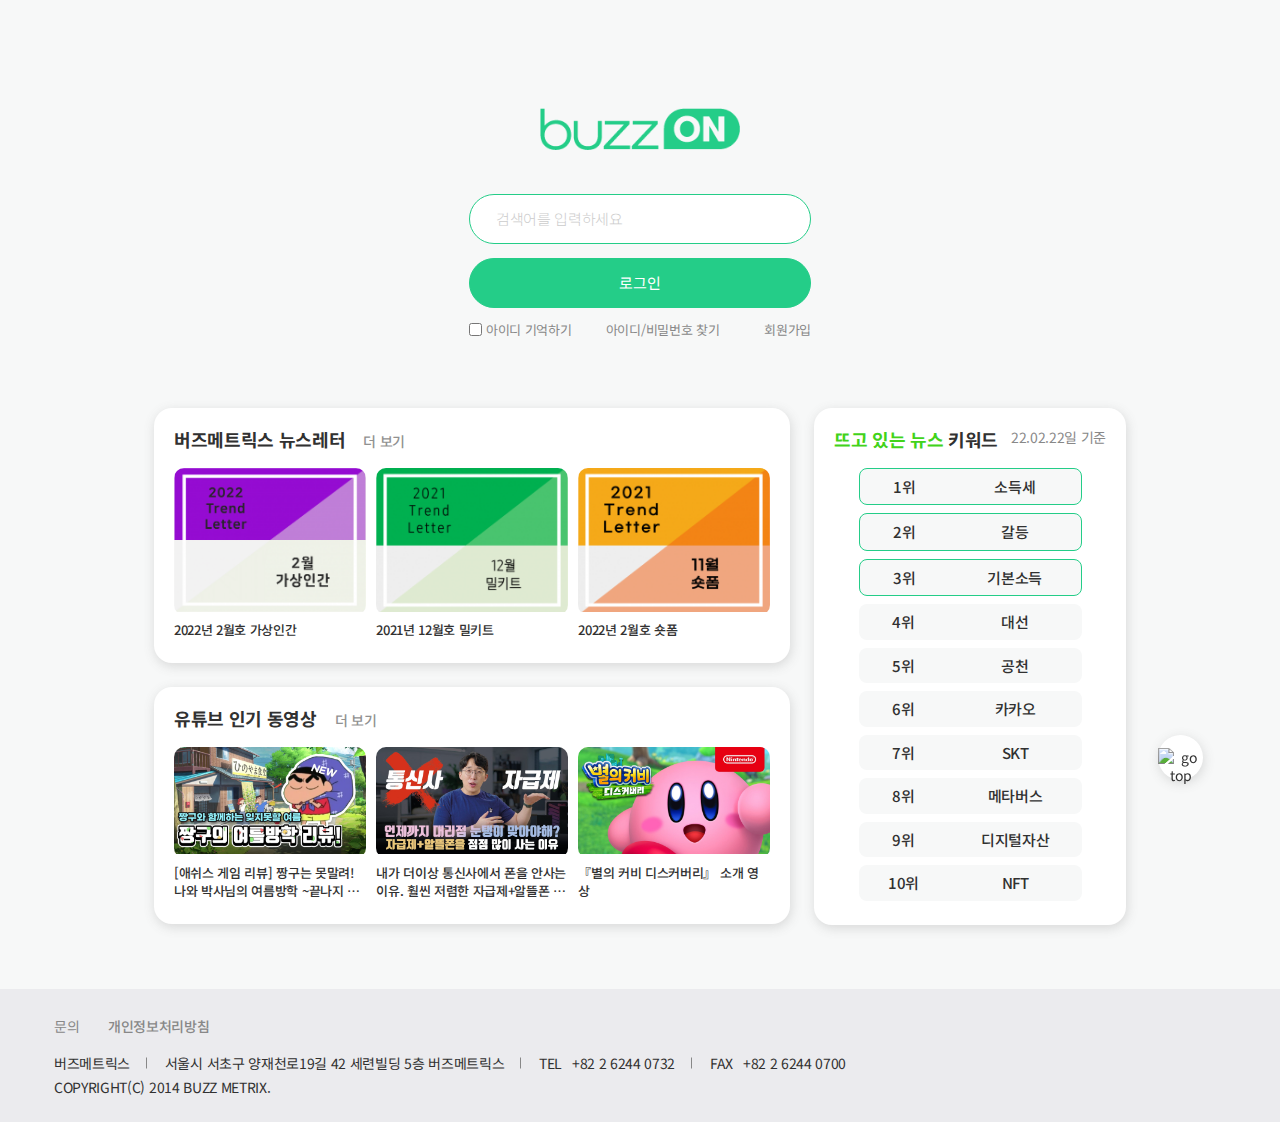
==== index.html @ b268cd0c "220414 목 1625" ====
<!DOCTYPE html>
<html lang="ko">

<head>
  <meta charset="UTF-8">
  <meta http-equiv="X-UA-Compatible" content="IE=edge">
  <meta name="viewport" content="width=device-width, initial-scale=1, maximum-scale=1">
  <meta http-equiv="X-UA-Compatible" content="IE=edge">
  <meta property="og:type" content="website">
  <meta property="og:title" content="buzz ON">
  <meta property="og:url" content="http://www.buzzon.co.kr">
  <meta property="og:description" content="Buzz On">
  <meta property="og:image" content="./src/img/common/img-share.png">
  <link rel="short cut icon" type="image/x-icon" href="./src/img/icon/favicon.png">
  <title>buzz ON</title>

  <link rel="stylesheet" href="./src/css/style.css">
</head>

<body>
  <div id="wrap">
    <div id="header" class="intro-page" style="display:none;">

    </div>

    <div id="main" class="intro-page">
      <section class="intro-section">
        <div class="section-inner">
          <!-- <div class="section-wrap-inner flex-center"> -->
          <!-- <div class="section-wrap-inner"> -->
          <div class="section-content">
            <h1 class="logo"><a href="./now.html"><img src="./src/img/common/logo.png" alt="buzzON logo"></a></h1>
            <div class="intro-search">
              <input type="text" id="introSearch" placeholder="검색어를 입력하세요">
              <!-- <label for="introSearch">검색어를 입력하세요</label> -->
              <p class="search-btn"></p>
            </div>

            <div class="intro-login">
              <button id="introLogin" class="login-btn now-on">로그인</button>
              <button id="introLogout" class="logout-btn">로그아웃</button>
            </div>

            <div class="intro-login-option clearFix">
              <p class="id-remember">
                <input id="idRemember" type="checkbox">
                <label for="idRemember">아이디 기억하기</label>
              </p>
              <p class="find-user-info">
                <a href="#">아이디/비밀번호 찾기</a>
              </p>
              <p class="join-us">
                <a id="joinUs" href="#">회원가입</a>
              </p>
            </div>
          </div>
          <!-- </div> -->
        </div>
      </section>

      <section class="content-section">
        <div class="section-inner">
          <article class="content-article article-keyword-now intro-keyword-now width-3-1 fl-r">
            <div class="article-inner">
              <div class="article-title">
                <h3><b class="txt-gr">뜨고 있는 뉴스</b> 키워드</h3>
                <span class="title-date">22.02.22일 기준</span>
              </div>
              <div class="article-content">
                <div class="article-rank-wrap">
                  <ul class="rank-list">
                    <li class="rank-item">
                      <a href="#" class="link-area" target="_blank">
                        <p class="item-standing">1위</p>
                        <span class="item-title">소득세</span>
                      </a>
                    </li>
                    <li class="rank-item">
                      <a href="#" class="link-area" target="_blank">
                        <p class="item-standing">2위</p>
                        <span class="item-title">갈등</span>
                      </a>
                    </li>
                    <li class="rank-item">
                      <a href="#" class="link-area" target="_blank">
                        <p class="item-standing">3위</p>
                        <span class="item-title">기본소득</span>
                      </a>
                    </li>
                    <li class="rank-item">
                      <a href="#" class="link-area" target="_blank">
                        <p class="item-standing">4위</p>
                        <span class="item-title">대선</span>
                      </a>
                    </li>
                    <li class="rank-item">
                      <a href="#" class="link-area" target="_blank">
                        <p class="item-standing">5위</p>
                        <span class="item-title">공천</span>
                      </a>
                    </li>
                    <li class="rank-item">
                      <a href="#" class="link-area" target="_blank">
                        <p class="item-standing">6위</p>
                        <span class="item-title">카카오</span>
                      </a>
                    </li>
                    <li class="rank-item">
                      <a href="#" class="link-area" target="_blank">
                        <p class="item-standing">7위</p>
                        <span class="item-title">SKT</span>
                      </a>
                    </li>
                    <li class="rank-item">
                      <a href="#" class="link-area" target="_blank">
                        <p class="item-standing">8위</p>
                        <span class="item-title">메타버스</span>
                      </a>
                    </li>
                    <li class="rank-item">
                      <a href="#" class="link-area" target="_blank">
                        <p class="item-standing">9위</p>
                        <span class="item-title">디지털자산</span>
                      </a>
                    </li>
                    <li class="rank-item">
                      <a href="#" class="link-area" target="_blank">
                        <p class="item-standing">10위</p>
                        <span class="item-title">NFT</span>
                      </a>
                    </li>
                  </ul>
                </div>
              </div>
            </div>
          </article>

          <article class="content-article article-buzz-news width-3-2 fl-l">
            <div class="article-inner">
              <div class="article-title">
                <h3>버즈메트릭스 뉴스레터</h3>
                <span class="title-more"><a href="#">더 보기</a></span>
              </div>
              <div class="article-content">
                <div class="article-list-wrap">
                  <ul class="thumb-list">
                    <li class="thumb-item">
                      <a href="#" class="link-area" target="_blank">
                        <div class="thumb-img"><img src="./src/img/main/buzz_2202.png" alt="버즈메트릭스 22년 02월 뉴스"></div>
                        <p class="thumb-title">2022년 2월호 가상인간</p>
                      </a>
                    </li>
                    <li class="thumb-item">
                      <a href="#" class="link-area" target="_blank">
                        <div class="thumb-img"><img src="./src/img/main/buzz_2112.png" alt="버즈메트릭스 21년 12월 뉴스"></div>
                        <p class="thumb-title">2021년 12월호 밀키트</p>
                      </a>
                    </li>
                    <li class="thumb-item">
                      <a href="#" class="link-area" target="_blank">
                        <div class="thumb-img"><img src="./src/img/main/buzz_2111.png" alt="버즈메트릭스 21년 11월 뉴스"></div>
                        <p class="thumb-title">2022년 2월호 숏폼</p>
                      </a>
                    </li>
                  </ul>
                </div>
              </div>
            </div>
          </article>

          <article class="content-article article-youtube-hot width-3-2 fl-l">
            <div class="article-inner">
              <div class="article-title">
                <h3>유튜브 인기 동영상</h3>
                <span class="title-more"><a href="#">더 보기</a></span>
              </div>
              <div class="article-content">
                <div class="article-list-wrap">
                  <ul class="thumb-list">
                    <li class="thumb-item">
                      <a href="#" class="link-area" target="_blank">
                        <div class="thumb-img"><img src="./src/img/main/youtube_001.jpg" alt="버즈메트릭스 22년 02월 뉴스"></div>
                        <p class="thumb-title">[애쉬스 게임 리뷰] 짱구는 못말려! 나와 박사님의 여름방학 ~끝나지 않는 7일간의 여행~ 전격 리뷰!!!</p>
                      </a>
                    </li>
                    <li class="thumb-item">
                      <a href="#" class="link-area" target="_blank">
                        <div class="thumb-img"><img src="./src/img/main/youtube_002.jpg" alt="버즈메트릭스 21년 12월 뉴스"></div>
                        <p class="thumb-title">내가 더이상 통신사에서 폰을 안사는 이유. 훨씬 저렴한 자급제+알뜰폰 조합 장단점?</p>
                      </a>
                    </li>
                    <li class="thumb-item">
                      <a href="#" class="link-area" target="_blank">
                        <div class="thumb-img"><img src="./src/img/main/youtube_003.jpg" alt="버즈메트릭스 21년 11월 뉴스"></div>
                        <p class="thumb-title">『별의 커비 디스커버리』 소개 영상</p>
                      </a>
                    </li>
                  </ul>
                </div>
              </div>
            </div>
          </article>
        </div>
      </section>
    </div>

    <div id="footer" class="intro-page">

    </div>
  </div>

  <script src='./src/js/jquery-3.5.1.js'></script>
  <script src="./src/js/include.js"></script>
  <script src="./src/js/main.js"></script>
</body>

</html>
---- src/css/style.css ----
@charset "utf-8";

@import url("./reset.css");
@import url("./font.css");
@import url("./font-embedded.css");
@import url("./common.css");
@import url("./layout.css");

/** SAMPLE **/
.chart-dummy.engagement {
  width: 190px;
  height: 190px;
  background-color: lightgreen;
}
#stmtTrdSwpContainer .trend-chart-list {
  width: 100%;
  height: 300px;
  background-color: lightblue;
}
#enggTrdSwpContainer .trend-chart-list {
  width: 100%;
  height: 300px;
  background-color: lightcoral;
}
#postTrdSwpContainer .trend-chart-list {
  width: 100%;
  height: 300px;
  background-color: lightgreen;
}

.mo-section {
  display: none;
}

/** COMMON **/
.blind {
  display: block;
  position: absolute;
  top: -99999px;
  left: 0;
}

.clearFix::after {
  content: "";
  display: block;
  clear: both;
}

.center {
  position: relative;
  width: 100%;
  max-width: 1400px;
  min-width: 1000px;
  margin: 0 auto;
}

.flex-center {
  /* display: flex;
  flex-direction: column;
  justify-content: center; */
}

.link-area {
  display: block;
  width: 100%;
}

button:hover {
  cursor: pointer;
}

/* section */
#main .content-section .section-inner {
  display: flex;
  /* position: relative; */
  /* flex-wrap: nowrap; */
  flex-wrap: wrap;
  justify-content: space-between;
  /* gap: 24px; */
}

#main .content-article {
  display: inline-block;
  width: 100%;
  padding: 20px 20px 24px;
  margin-bottom: 24px;
  background-color: #fff;
  border-radius: 18px;
  box-shadow: 1px 3px 12px rgba(88, 88, 88, 0.2);
  box-sizing: border-box;
  overflow: hidden;
}
.content-article .article-title {
  position: relative;
  margin-bottom: 16px;
}
.content-article .article-title > h3,
.content-article .article-title > .title-more {
  display: inline-block;
}
.content-article .article-title > h3 {
  font-size: 18px;
  font-weight: 700;
  font-family: "Spoqa Han Sans Neo", "Noto Sans KR", Apple Gothic, "sans-serif";
  transform: skew(-0.01deg);
}
.content-article .article-title > .title-more {
  margin-left: 14px;
  font-size: 14px;
  font-weight: 500;
  color: #919191;
}
.content-article .article-title > .title-date {
  float: right;
  vertical-align: middle;
  color: #888;
}
#main .content-article.width-2-1 {
  width: calc(50% - 12px);
}
#main .content-article.width-3-2 {
  width: calc(66.66666% - 12px);
}
#main .content-article.width-3-1 {
  width: calc(33.33333% - 12px);
}
#main .content-article.width-4-3 {
  width: calc(75% - 12px);
}
#main .content-article.width-4-2 {
  width: calc(50% - 12px);
}
#main .content-article.width-4-1 {
  width: calc(25% - 12px);
}

.add-icon {
  display: inline-block;
  vertical-align: top;
}
.add-icon::before {
  content: "";
  display: inline-block;
  width: 16px;
  height: 16px;
  margin-right: 6px;
  background-image: url("../img/icon/icon-preset.svg");
  background-size: contain;
  background-position: center;
  background-repeat: no-repeat;
  vertical-align: -1px;
}

#main.intro-page .section-inner::after,
.tab-section .section-inner::after,
.content-article .article-title::after {
  content: "";
  display: block;
  clear: both;
}
.content-article.fl-l {
  float: left;
}
.content-article.fl-r {
  float: right;
}
.content-article.po-r {
  position: absolute;
  top: 0;
  right: 0;
}
.content-article .article-content {
  position: relative;
}

.article-list-wrap .thumb-list {
  display: flex;
  justify-content: space-between;
  width: 100%;
  font-size: 0;
}
.article-list-wrap .thumb-item {
  display: inline-block;
  width: calc(33.33333% - 7px);
  font-size: 14px;
}
.article-list-wrap .thumb-item .thumb-img {
  border-radius: 10px;
  overflow: hidden;
}
.article-list-wrap .thumb-item .thumb-img img {
  width: 100%;
}
.article-list-wrap .thumb-item .thumb-title {
  margin-top: 6px;
  line-height: 1.4;
  font-size: 13px;
  font-weight: 500;
  overflow: hidden;
  text-overflow: ellipsis;
  display: -webkit-box;
  -webkit-line-clamp: 2;
  -webkit-box-orient: vertical;
}

/* text style */
.txt-gr {
  /* color: #24cd88; */
  color: #42d31a;
}
.txt-grey {
  color: #a0a0a0;
}
.txt-red {
  color: #ff0000;
}

.txt-sizeP {
  font-weight: 700;
  transform: skew(-0.01deg);
}
.txt-highlight {
  display: inline-block;
  position: relative;
  font-weight: 800;
  z-index: 1;
}
.txt-highlight::before {
  content: "";
  display: inline-block;
  display: block;
  position: absolute;
  top: 30%;
  left: 50%;
  transform: translateX(-50%);
  width: 101%;
  height: 65%;
  background-color: #dcfef1;
  opacity: 0.8;
  z-index: -1;
}
.txt-num {
  font-family: "Spoqa Han Sans Neo", "Noto Sans KR", Apple Gothic, "sans-serif";
  font-size: 1.3em;
  vertical-align: -3px;
}
.txt-posit {
  color: #617ff8;
}
.txt-negat {
  color: #fb6761;
}

/* chart color */
.cht-grey {
  background-color: #a0a0a0;
}
.cht-gr {
  background-color: #63eab1;
}
.cht-bl {
  background-color: #699ff1;
}
.cht-yl {
  background-color: #f1f169;
}
.cht-or {
  background-color: #f19f69;
}

.article-engagement .add-icon::before,
.article-sentiment .add-icon::before {
  background-image: url("../img/icon/Icon-chart-pie.svg");
  width: 16px;
  height: 18px;
}
.article-channel-details .add-icon::before,
.article-sentiment-keyword .add-icon::before,
.article-keyword-ranking .add-icon::before,
.article-keyword-trend .add-icon::before,
.article-hottest-cafes .add-icon::before,
.article-hottest-blogers .add-icon::before,
.article-hottest-influencers .add-icon::before,
.article-hottest-youtube .add-icon::before,
.article-hottest-top10 .add-icon::before {
  background-image: url("../img/icon/Icon-chart-list.svg");
}
.article-sentiment-channels .add-icon::before,
.article-post-trend .add-icon::before,
.article-engagement-trend .add-icon::before,
.article-sentiment-trend .add-icon::before {
  background-image: url("../img/icon/Icon-chart-stick.svg");
}
.article-keyword-association .add-icon::before {
  background-image: url("../img/icon/Icon-chart-bubble.svg");
}

/** HOME-PAGE **/
body {
  height: auto;
}
#wrap {
  width: 100%;
  height: auto;
  /* background-color: #f4f5f5; */
  background-color: #f7f8f8;
}

#main {
  min-height: 900px;
  width: 1200px;
  padding: 92px 14px 30px;
  margin: 0 auto;
  box-sizing: border-box;
}
#main.intro-page {
  width: 1000px;
  padding: 12vh 14px 0;
}

/** INTRO PAGE **/
/* INTRO PAGE > login section */
#main.intro-page .intro-section {
  margin-bottom: 70px;
}
#main.intro-page .intro-section .section-content {
  width: 342px;
  margin: 0 auto;
}

.intro-section .section-content .logo {
  width: 200px;
  margin: 0 auto 40px;
}
.intro-section .section-content .logo img {
  width: 100%;
}

.intro-section .section-content .intro-search > input,
.intro-section .section-content .intro-login > button {
  width: 100%;
  height: 50px;
  border-radius: 25px;
  font-size: 15px;
}
.intro-section .section-content .intro-search > input {
  border: 1px solid #24cd88;
  background-color: #fff;
  text-indent: 24px;
}
.intro-section
  .section-content
  .intro-search
  > input::-webkit-input-placeholder {
  color: #ccc;
}
.intro-section .section-content .intro-search > input::-ms-input-placeholder {
  color: #ccc;
}
.intro-section .section-content .intro-search > input::placeholder {
  color: #ccc;
  font-weight: 300;
}

.intro-section .section-content .intro-login {
  margin-top: 14px;
}
.intro-login > button {
  display: none;
  border: 1px solid #24cd88;
  background-color: #24cd88;
  color: #fff;
}
.intro-login > button.now-on {
  display: block;
}

.intro-section .section-content .intro-login-option {
  margin-top: 14px;
  font-size: 0;
}
.intro-section .section-content .intro-login-option > p {
  display: inline-block;
}
.intro-section .section-content .intro-login-option > p > * {
  font-size: 13px;
  color: #888;
  vertical-align: middle;
}
.intro-login-option > .id-remember {
  width: 40%;
}
.intro-login-option > .id-remember > input {
  width: 13px;
  height: 13px;
  margin: 0;
  margin-right: 4px;
  background: #fff;
  border: 1px solid #ddd;
  border-radius: 10px;
}
.intro-login-option > .find-user-info {
  width: 40%;
}
.intro-login-option > .join-us {
  width: 20%;
  text-align: right;
}

/* INTRO PAGE > contents section */
#main .content-section .content-article.intro-keyword-now {
  padding-bottom: 16px;
}
#main.intro-page .section-inner {
  display: block;
}
.intro-keyword-now .rank-list {
  width: 82%;
  margin: 0 auto;
}
.intro-keyword-now .rank-item {
  margin-bottom: 8px;
  border-radius: 8px;
  background-color: #f7f8f8;
}
.intro-keyword-now .rank-item:first-child,
.intro-keyword-now .rank-item:nth-child(2),
.intro-keyword-now .rank-item:nth-child(3) {
  border: 1px solid #24cd88;
  font-weight: 500;
}
.intro-keyword-now .rank-item > .link-area {
  display: table;
  width: 100%;
  table-layout: fixed;
  line-height: 35px;
  font-size: 0;
}
.intro-keyword-now .rank-item > .link-area > * {
  display: inline-block;
  text-align: center;
  font-size: 15px;
  vertical-align: middle;
}
.intro-keyword-now .rank-item .item-standing {
  width: 40%;
}
.intro-keyword-now .rank-item .item-title {
  width: 60%;
  white-space: nowrap;
}

/** CONTENT PAGE **/
/** CONTENT PAGE >> NOW PAGE **/
/* CONTENT PAGE >> tab section */
#main .tab-section {
  font-size: 0;
}
.tab-section article {
  display: inline-block;
  width: 50%;
  margin-bottom: 24px;
  font-size: 14px;
}
.tab-article .tab-list {
  margin-bottom: 16px;
  font-size: 0;
}
.tab-article .tab-list .tab-item {
  display: inline-block;
  padding: 11px 34px;
  color: #919191;
  font-size: 23px;
  font-weight: 700;
}
.tab-article .tab-list .tab-hottest {
  padding: 13px 28px;
}
.tab-article .tab-list .tab-item.now-on {
  border-radius: 18px;
  background-color: #fff;
  color: #24cd88;
  box-shadow: 1px 3px 12px rgba(88, 88, 88, 0.2);
}
.tab-article .tab-info-list {
  padding: 0 36px;
}
.tab-article .tab-info-list .tab-info-item {
  display: none;
  padding-right: 40px;
  line-height: 1.5;
  font-size: 18px;
  font-weight: 400;
  word-break: keep-all;
  box-sizing: border-box;
}
.tab-article .tab-info-list .tab-info-item.now-on {
  display: block;
}

#main .tab-section .tab-title-article {
  height: 126px;
  background-color: #fff;
  padding-left: 36px;
  padding-right: 36px;
}
.tab-title-article .article-inner {
  height: 100%;
}
.tab-title-article .article-content {
  display: flex;
  align-items: center;
  height: 100%;
}
.tab-title-article .tab-title {
  display: inline-block;
  line-height: 1.45;
  font-size: 18px;
  font-weight: 400;
  letter-spacing: -0.01rem;
}

/* CONTENT PAGE >> engagement article */
.section-inner > .article-engagement {
  width: 100%;
  font-size: 0;
}
.article-engagement .article-chart-wrap {
  display: flex;
  flex-wrap: nowrap;
  justify-content: flex-start;
  align-items: center;
}
.article-engagement .chart-area,
.article-engagement .chart-info-area {
  display: inline-block;
  font-size: 14px;
}
.article-engagement .chart-area {
  width: 40%;
  height: 234px;
}
.article-engagement .chart-info-area {
  width: 60%;
  margin-top: -20px;
}
.chart-info-area .info-item {
  display: inline-block;
  margin-right: 45px;
}
.chart-info-area .info-item:last-child {
  margin-right: 0;
}
.chart-info-area .info-item > .item-color {
  width: 18px;
  height: 5px;
  margin-bottom: 4px;
  border-radius: 10px;
}
.chart-info-area .info-item > .item-title {
  font-size: 16px;
  font-weight: 600;
  color: #919191;
  vertical-align: middle;
}
.chart-info-area .info-item > .item-num {
  font-family: "Spoqa Han Sans Neo", "Noto Sans KR", Apple Gothic, "sans-serif";
  font-size: 22px;
  font-weight: 600;
}

/* CONTENT PAGE >> channel details article */
.section-inner > .article-channel-details {
  width: 100%;
}
.article-list-wrap .detail-item.item-title {
  line-height: 32px;
}
.article-list-wrap .detail-item.item-subs {
  position: relative;
  height: 38px;
  margin-bottom: 8px;
  line-height: 35px;
  border: 1px solid #fafafa;
  border-radius: 10px;
  background-color: #fafafa;
  overflow: hidden;
  box-sizing: border-box;
  cursor: pointer;
  transition: 0.3s;
}
.article-list-wrap .detail-item.item-subs:hover {
  /* border: 1px solid #24cd88; */
}
.article-list-wrap .detail-item.item-subs > .item-subs-opener {
  /* content: ""; */
  display: block;
  position: absolute;
  top: 18px;
  left: 12px;
  transform: translateY(-50%);
  width: 24px;
  height: 24px;
  border-radius: 6px;
  background-color: #f3f3f3;
  background-image: url("../img/icon/icon_flip_arrow.svg");
  background-position: center;
  background-size: 10px;
  background-repeat: no-repeat;
  transition: 0.3s;
}
.article-list-wrap .detail-item.item-subs.now-on {
  border: 1px solid #24cd88;
}
.article-list-wrap .detail-item.item-subs.now-on > .item-subs-opener {
  background-image: url("../img/icon/icon_flipped_arrow.svg");
}
.article-list-wrap .detail-item.item-subs > .item-subs-opener:hover {
  background-color: #fff;
  box-shadow: 1px 3px 12px rgb(128 128 128 / 20%);
}

.article-list-wrap .detail-item.item-subs:last-child {
  margin-bottom: 0;
}
.article-list-wrap .detail-item > ul {
  width: 100%;
  border-radius: 10px 10px 0 0;
  font-size: 0;
  overflow: hidden;
}
.article-list-wrap .detail-item.item-subs .item-sub-list {
  transition: 0.3s;
}
.article-list-wrap .detail-item.item-subs.now-on .item-sub-list:first-of-type {
  background-color: #f3f3f3;
}
.article-list-wrap .detail-item.item-subs .item-sub-list:hover {
  background-color: #f3f3f3;
}
.article-list-wrap .detail-item > ul > li {
  display: inline-block;
  font-size: 14px;
  text-align: center;
  vertical-align: top;
}
.article-channel-details .article-list-wrap .detail-item > ul > li {
  width: 12%;
}
.article-channel-details
  .article-list-wrap
  .detail-item
  > ul
  > li:nth-child(1) {
  width: 14%;
}
.article-channel-details
  .article-list-wrap
  .detail-item
  > ul
  > li:nth-child(2) {
  width: 23%;
}
.article-channel-details
  .article-list-wrap
  .detail-item
  > ul
  > li:nth-child(3) {
  width: 15%;
}
.detail-item > .detail-title-list {
  font-weight: 500;
}
.detail-item .detail-subs {
  color: #8b8d91;
}
.detail-item .detail-subs:first-child {
  font-weight: 500;
  color: #313131;
}
.detail-item > .item-sub-list > .detail-subs > .chart-horizontal {
  position: relative;
  width: 100%;
  padding: 6px 0;
  box-sizing: border-box;
}
.detail-item
  > .item-sub-list
  > .detail-subs
  > .chart-horizontal
  > .total-posts {
  width: 100%;
  height: 26px;
  background-color: #ebebeb;
  border-radius: 8px;
  overflow: hidden;
  transition: 0.3s;
}
.detail-item
  > .item-sub-list
  > .detail-subs
  > .chart-horizontal
  > .total-posts:hover {
  /* transform: scale(1.05, 3); */
  /* box-shadow: 1px 3px 12px rgb(128 128 128 / 20%); */
  border: 1px solid #888;
}
.detail-item
  > .item-sub-list
  > .detail-subs
  > .chart-horizontal
  > .total-posts
  > .mid-posts {
  width: 0;
  height: 100%;
  background-color: #617ff8;
  transition: 0.3s;
}
.detail-item
  > .item-sub-list.channel-subs-list
  > .detail-subs
  > .chart-horizontal
  > .total-posts
  > .mid-posts {
  width: 0;
  height: 100%;
  background-color: #a0a0a0;
  transition: 0.35s;
}
.detail-item
  > .item-sub-list.channel-subs-list
  > .detail-subs
  > .chart-horizontal
  > .total-posts
  > .mid-posts
  > .channel-posts {
  display: block;
  width: 0;
  height: 100%;
  background-color: #63eab1;
  transition: 0.4s;
}
.detail-item > .item-sub-list > .detail-subs > .chart-horizontal > .posts-num {
  display: inline-block;
  position: absolute;
  top: 50%;
  right: 12px;
  transform: translateY(-50%);
}

/* CONTENT PAGE >> sentiment article */

/* CONTENT PAGE >> keyword ranking article */
.article-keyword-association {
  order: 2;
}
.article-sentiment-keyword {
  order: 1;
}
.article-keyword-ranking {
  order: 3;
}

.article-rank-wrap {
  width: 100%;
}
.article-rank-wrap .rank-list {
}
.article-rank-wrap .rank-list > .rank-item.item-subs {
  border: 1px solid #fafafa;
  cursor: pointer;
}
.article-rank-wrap .rank-list > .rank-item.item-subs:hover {
  border: 1px solid #24cd88;
}
.article-rank-wrap .rank-list > .item-title {
  font-size: 0;
  font-weight: 500;
}
.article-rank-wrap .rank-list > .item-subs {
  margin-bottom: 6px;
  border-radius: 10px;
  font-size: 0;
  background-color: #fafafa;
}
.rank-list > .rank-item > * {
  display: inline-block;
  line-height: 34px;
  font-size: 14px;
  font-weight: 500;
  transform: skew(-0.01deg);
  text-align: center;
}
.rank-list > .rank-item > .item-standing {
  width: 26%;
}
.rank-list > .rank-item > .item-standing.sort-select-box {
  margin-left: 0;
}
.rank-list > .rank-item > .item-standing.sort-select-box .sort-select {
  width: 100%;
  padding-left: 14px;
  box-sizing: border-box;
}
.rank-list > .rank-item > .item-keyword {
  width: 40%;
  white-space: nowrap;
}
.rank-list > .rank-item > .item-num {
  width: 34%;
}
.rank-list > .rank-item.item-subs > .item-num {
  color: #8b8d91;
}

/** CONTENT PAGE >> TREND PAGE **/
.article-content > .article-content-top {
  /* display: flex;
  flex-wrap: nowrap;
  justify-content: right; */
  position: relative;
  width: 100%;
  height: 22px;
  margin: -10px 0 8px;
}
.article-content > .article-content-top::after {
  content: "";
  display: block;
  clear: both;
}
.article-content-top > .color-info {
  position: absolute;
  top: 0;
  left: 50%;
  transform: translateX(-50%);
}
.article-content-top .color-list {
}
.article-content-top .color-item {
  display: inline-block;
  margin-left: 10px;
}
.article-content-top .color-item:first-child {
  margin-left: 0;
}
.article-content-top .color-item > .item-color,
.article-content-top .color-item > .item-name {
  display: inline-block;
}
.article-content-top .color-item > .item-color {
  width: 20px;
  height: 6px;
  background-color: #ddd;
  border-radius: 10px;
  vertical-align: 1px;
}
/* TREND page 내 차트 아이템 구분 색상 */
.article-content-top .color-item-sns > .item-color {
  background-color: #db9bee;
}
.article-content-top .color-item-community > .item-color {
  background-color: #a9f9d6;
}
.article-content-top .color-item-blog > .item-color {
  background-color: #9ec0f3;
}
.article-content-top .color-item-cafe > .item-color {
  background-color: #f3f394;
}
.article-content-top .color-item-news > .item-color {
  background-color: #f3bd9a;
}
.article-content-top .color-item-views > .item-color {
  background-color: #69f1b6;
}
.article-content-top .color-item-comments > .item-color {
  background-color: #699ff1;
}
.article-content-top .color-item-likes > .item-color {
  background-color: #f1f169;
}
.article-content-top .color-item-shares > .item-color {
  background-color: #f19f69;
}
.article-content-top .color-item-posit > .item-color {
  background-color: #617ff8;
}
.article-content-top .color-item-neutral > .item-color {
  background-color: #f9f959;
}
.article-content-top .color-item-negat > .item-color {
  background-color: #fb6761;
}
.article-content-top .color-item > .item-name {
  margin-left: 2px;
  line-height: 22px;
  font-size: 12px;
  font-weight: 500;
}
.article-content-top > .period-select,
.article-content-top > .method-select {
  float: right;
  /* position: absolute;
  top: 0;
  right: 0; */
  /* margin-left: 80px; */
}
.article-sentiment-keyword .article-content-top,
.article-keyword-ranking .article-content-top {
  width: 100%;
  margin: 0 0 8px;
}
.article-sentiment-keyword .article-content-top > .method-select,
.article-keyword-ranking .article-content-top > .method-select {
  float: none;
  text-align: center;
}
.article-content-top .period-list,
.article-content-top .method-list {
  font-size: 0;
}
.article-content-top .period-list > .period-item,
.article-content-top .method-list > .method-item {
  display: inline-block;
  padding: 1px 10px 0;
  margin-left: 6px;
  line-height: 18px;
  font-size: 11px;
  text-align: center;
  border: 1px solid #eee;
  border-radius: 8px;
  font-weight: 600;
  cursor: pointer;
}
.article-content-top .period-list > .period-item:first-child,
.article-content-top .method-list > .method-item:first-child {
  margin-left: 0;
}
.article-content-top .period-list > .period-item:hover,
.article-content-top .method-list > .method-item:hover {
  border: 1px solid #ccc;
}
.article-content-top .period-list > .period-item.now-on,
.article-content-top .method-list > .method-item.now-on {
  border: 1px solid #24cd88;
  color: #24cd88;
  cursor: default;
}

.article-keyword-trend .article-rank-wrap {
  width: 100%;
  padding: 0 36px;
  box-sizing: border-box;
}
.article-keyword-trend .article-rank-wrap .trend-rank-wrap {
  display: flex;
  flex-wrap: nowrap;
  justify-content: space-between;
}
.article-keyword-trend .trend-rank-wrap .trend-rank-list {
  width: 230px;
  text-align: center;
}
.trend-rank-wrap .trend-rank-list > h4 {
  margin-bottom: 8px;
  font-size: 16px;
  font-weight: 700;
  color: #24cd88;
}
.trend-rank-list .rank-list > .rank-item.item-title {
  font-weight: 400;
}
.trend-rank-list .rank-list > .rank-item.item-subs {
  white-space: nowrap;
}
.trend-rank-list .rank-list > .rank-item > .item-standing {
  width: 16%;
}
.trend-rank-list .rank-list > .rank-item > .item-keyword {
  width: 36%;
  letter-spacing: -0.05rem;
  white-space: nowrap;
}
.trend-rank-list .rank-list > .rank-item > .item-num {
  width: 28%;
  white-space: nowrap;
}
.trend-rank-list .rank-list > .rank-item > .item-move {
  width: 20%;
}

.item-move > em {
  display: inline-block;
  width: 18px;
  height: 18px;
  background-image: url("../img/icon/icon-rank-up.svg");
  background-position: center;
  background-repeat: no-repeat;
  background-size: 11px;
  vertical-align: -4px;
}
.item-move.none > em,
.item-move.new > em {
  display: none;
}
.item-move.new,
.item-move.up {
  color: #fb6761;
}
.item-move.up > em {
  background-image: url("../img/icon/icon-rank-up.svg");
}
.item-move.down {
  color: #617ff8;
}
.item-move.down > em {
  background-image: url("../img/icon/icon-rank-down.svg");
}

/* article-content내 좌우 슬라이드 버튼 */
.article-content .slide-btn-wrap > .slide-btn {
  position: absolute;
  top: 50%;
  /* transform: translateY(-50%); */
  width: 40px;
  height: 40px;
  border-radius: 50%;
  border: 1px solid #fefefe;
  background-color: #fff;
  box-shadow: 1px 3px 12px rgba(128, 128, 128, 0.2);
  cursor: pointer;
}
.article-content .slide-btn-wrap > .slide-btn.slide-left {
  left: 0;
}
.article-content .slide-btn-wrap > .slide-btn.slide-right {
  right: 0;
}
.article-content .slide-btn-wrap > .slide-btn::after {
  content: "";
  display: block;
  position: absolute;
  top: 50%;
  left: 50%;
  transform: translate(-50%, -50%);
  width: 12px;
  height: 12px;
  background-image: url("../img/icon/icon-slide-right.svg");
  background-repeat: no-repeat;
  background-position: center;
}
.article-content .slide-btn-wrap > .slide-btn.slide-left::after {
  transform: translate(-50%, -50%) rotate(180deg);
  left: 48%;
}
.article-content .slide-btn-wrap > .slide-btn.slide-right::after {
  left: 52%;
}

/** CONTENT PAGE >> HOTTEST PAGE **/
.article-hottest-wrap > .hottest-list {
  width: 100%;
}
.article-hottest-wrap > .hottest-list > .hottest-item {
  margin-bottom: 8px;
  font-size: 0px;
  cursor: pointer;
}
.hottest-item > .icon-area,
.hottest-item > .contents-area {
  display: inline-block;
  vertical-align: middle;
}
.hottest-item > .icon-area {
  width: 26px;
  height: 26px;
  margin-right: 10px;
  background-image: url("../img/icon/icon-cafe-naver.svg");
  background-position: center;
  background-size: contain;
  background-repeat: no-repeat;
}
.hottest-item > .icon-none {
  background-image: none;
}
.hottest-item > .icon-cafe-naver {
  background-image: url("../img/icon/icon-cafe-naver.svg");
}
.hottest-item > .icon-cafe-daum {
  background-image: url("../img/icon/icon-cafe-daum.svg");
}
.hottest-item > .icon-blog-naver {
  background-image: url("../img/icon/icon-blog-naver.svg");
}
.hottest-item > .icon-blog-tstory {
  background-image: url("../img/icon/icon-blog-tstory.svg");
}
.hottest-item > .icon-blog-daum {
  background-image: url("../img/icon/icon-blog-daum.svg");
}
.hottest-item > .icon-insta {
  background-image: url("../img/icon/icon-instagram.svg");
}
.hottest-item > .icon-twit {
  background-image: url("../img/icon/icon-twitter.svg");
}
.hottest-item > .icon-youtube {
  background-image: url("../img/icon/icon-youtube.svg");
}
.hottest-item > .contents-area {
  display: inline-block;
  width: calc(100% - 36px);
  height: 34px;
  font-size: 0;
  text-align: center;
}
.hottest-item.item-title > .contents-area {
  height: 28px;
}
.hottest-item.item-subs > .contents-area {
  border-radius: 10px;
  background-color: #fafafa;
  border: 1px solid #fafafa;
}
.hottest-item.item-subs > .contents-area:hover {
  border: 1px solid #24cd88;
}
.hottest-item > .contents-area > * {
  display: inline-block;
  line-height: 34px;
  font-size: 14px;
  font-weight: 500;
}
.hottest-item > .contents-area > .item-name {
  width: 52%;
}
.hottest-item.item-subs > .contents-area > .item-name {
  text-align: left;
  padding-left: 14px;
  text-overflow: ellipsis;
  white-space: nowrap;
  overflow: hidden;
}
.hottest-item > .contents-area > .item-post-num,
.hottest-item > .contents-area > .item-engagement {
  width: 22%;
  vertical-align: top;
  white-space: nowrap;
}
.hottest-item.item-subs > .contents-area > .item-post-num,
.hottest-item.item-subs > .contents-area > .item-engagement {
  color: #8b8d91;
}
.article-hottest-wrap > .list-more-btn {
  width: 100%;
  height: 38px;
  line-height: 36px;
  margin-top: 8px;
  border-radius: 10px;
  border: none;
  background-color: #fff;
  border: 1px solid #24cd88;
  color: #24cd88;
  transition: 0.3s;
  text-align: center;
  cursor: pointer;
}
.article-hottest-wrap > .list-more-btn:hover {
  background-color: #24cd88;
  color: #fff;
}

/* CONTENT PAGE >> HOTTEST PAGE >> hottest top10 */
.hottest-wide-list .hottest-item > .contents-area {
  height: 38px;
}
.hottest-wide-list .item-subs > .contents-area {
  color: #8b8d91;
}
.hottest-wide-list .hottest-item > .contents-area > * {
  line-height: 38px;
  vertical-align: top;
}
.hottest-wide-list .item-title > .contents-area {
  height: 24px;
}
.hottest-wide-list .item-title > .contents-area > * {
  line-height: 24px;
}
.hottest-wide-list .hottest-item > .contents-area .item-post-title {
  width: 43%;
  padding-right: 14px;
}
.hottest-wide-list .hottest-item > .contents-area .item-date {
  width: 9%;
}
.hottest-wide-list .hottest-item > .contents-area .item-id {
  width: 12%;
}
.hottest-wide-list .hottest-item > .contents-area .item-comments,
.hottest-wide-list .hottest-item > .contents-area .item-views,
.hottest-wide-list .hottest-item > .contents-area .item-likes,
.hottest-wide-list .hottest-item > .contents-area .item-shares {
  width: 9%;
}
.hottest-wide-list .item-subs > .contents-area .item-post-title {
  padding-left: 14px;
  text-align: left;
  color: #313131;
  text-overflow: ellipsis;
  white-space: nowrap;
  overflow: hidden;
}
.article-hottest-wrap.hottest-wide > .list-more-btn {
  height: 42px;
}

@media all and (max-width: 1024px) {
}

@media all and (max-width: 768px) {
  #main {
    width: 100%;
    padding: 65px 14px 30px;
  }
  #main.intro-page {
    width: 100%;
  }
  #main.intro-page .section-inner {
    /* padding-bottom: 60px; */
  }

  .intro-keyword-now .rank-item > .link-area {
    line-height: 28px;
  }

  /** CONTENT PAGE >> NOW page 768px **/
  /* NOW page 768px */
  .tab-article .tab-list {
    font-size: 0;
  }
  .tab-article .tab-list .tab-item {
    display: inline-block;
    position: relative;
    width: 33.33333%;
    height: 46px;
    font-size: 20px;
    padding: 9px 28px;
  }
  .tab-article .tab-list .tab-item > a {
    display: block;
    position: absolute;
    top: 50%;
    left: 50%;
    transform: translate(-50%, -50%);
  }

  .tab-article .tab-info-list .tab-info-item {
    padding-right: 0px;
    font-size: 17px;
  }

  .tab-title-article .tab-title {
    font-size: 17px;
  }

  /* NOW page >> ENGAGEMENT 768px */
  .article-engagement .chart-area {
    /* width: 35%; */
  }
  .article-engagement .chart-info-area {
    position: relative;
    width: 65%;
    margin-top: 55px;
  }
  .chart-info-area .info-item {
    margin-right: 30px;
  }
  .chart-info-area .info-item.info-engagement {
    position: absolute;
    left: 0;
    bottom: 80px;
  }

  /* NOW page >> CHANNEL DETAILS 768px */
  .article-list-wrap .detail-item.item-title {
    line-height: 1;
  }
  .article-list-wrap .detail-item.item-title > ul {
    height: 36px;
    /* vertical-align: middle; */
  }
  .article-list-wrap .detail-item.item-title > ul > li {
    display: inline-block;
    line-height: 1.3;
    font-size: 13px;
    vertical-align: middle;
  }
  .article-channel-details .article-list-wrap .detail-item > ul > li {
    width: 10%;
  }
  .article-channel-details
    .article-list-wrap
    .detail-item
    > ul
    > li:nth-child(1) {
    padding-left: 16px;
    width: 18%;
  }
  .article-list-wrap .detail-item.item-subs > .item-subs-opener {
    left: 8px;
  }
  .article-channel-details
    .article-list-wrap
    .detail-item
    > ul
    > li:nth-child(2) {
    width: 25%;
  }

  /* NOW page >> SENTIMENT 768px */
  #main .content-article.width-3-1.article-sentiment {
    width: calc(50% - 12px);
  }

  /* NOW page >> SENTIMENT BY CHANNEL 768px */
  #main .content-article.width-3-2.article-sentiment-channels {
    width: calc(50% - 12px);
  }

  /* NOW page >> KEYWORD ASSOCIATION 768px */
  #main .content-section.now-ranking-section .section-inner {
    flex-wrap: wrap;
  }
  #main .content-article.width-4-2.article-keyword-association {
    width: 100%;
    margin-bottom: 0;
  }
  #main .content-article.width-4-1.article-sentiment-keyword,
  #main .content-article.width-4-1.article-keyword-ranking {
    width: calc(50% - 12px);
  }
  .article-keyword-association {
    order: 1;
  }
  .article-sentiment-keyword {
    order: 2;
  }
  .article-keyword-ranking {
    order: 3;
  }

  /* NOW page >> SENTIMENT KEYWORD 768px */

  /* NOW page >> KEYWORD KEYWORD RANKING 768px */

  /** CONTENT PAGE >> TREND PAGE 768px **/
  .article-content > .article-content-top {
    height: auto;
    margin-top: 0;
  }
  .article-content-top > .period-select,
  .article-content-top > .method-select {
    float: none;
    display: flex;
    justify-content: center;
    margin-bottom: 12px;
    width: 100%;
  }
  .article-content-top > .color-info {
    position: static;
    top: unset;
    left: unset;
    transform: none;
  }
  .article-content-top .color-list {
    display: flex;
    flex-wrap: nowrap;
    justify-content: center;
    width: 100%;
  }
  .article-content-top .color-item {
    display: flex;
    flex-wrap: nowrap;
    align-items: center;
  }
  .article-content-top .color-item > .item-color {
    /* display: inline-block; */
    width: 14px;
  }
  .article-content-top .color-item > .item-name {
    margin-left: 4px;
    line-height: 1;
    font-size: 11px;
  }
}

@media all and (max-width: 480px) {
  /** SAMPLE **/
  .chart-dummy.engagement {
  }

  .pc-section {
    display: none;
  }
  .mo-section {
    display: block;
  }

  /** COMMON 480px **/
  #main .content-article.width-2-1 {
    width: 100%;
  }
  #main .content-article.width-3-2 {
    width: 100%;
  }
  #main .content-article.width-3-1 {
    width: 100%;
  }
  #main .content-article.width-4-3 {
    width: 100%;
  }
  #main .content-article.width-4-2 {
    width: 100%;
  }
  #main .content-article.width-4-1 {
    width: 100%;
  }

  .content-article.fl-l {
    float: none;
  }
  .content-article.fl-r {
    float: none;
  }
  .content-article.po-r {
    position: relative;
    top: unset;
    right: unset;
  }

  #main .content-section .section-inner {
    display: block;
  }

  .content-article .article-title > h3 {
    font-size: 18px;
  }
  .content-article .article-title > .title-more {
    margin-left: 8px;
    font-size: 13px;
  }

  .article-buzz-news .article-list-wrap,
  .article-youtube-hot .article-list-wrap {
    width: calc(100% + 40px);
    margin-left: -20px;
    padding-bottom: 10px;
    margin-bottom: -10px;
    overflow-x: auto;
  }
  .article-list-wrap .thumb-list {
    width: calc(180px * 3 + 14px * 2 + 40px);
  }
  .article-list-wrap .thumb-item {
    width: 180px;
  }
  .article-list-wrap .thumb-item:first-child {
    margin-left: 20px;
  }
  .article-list-wrap .thumb-item:last-child {
    margin-right: 20px;
  }

  /** MAIN 480px **/
  #main {
    width: 100%;
    padding: 78px 14px 30px;
  }
  #main.intro-page {
    width: 100%;
  }

  /** INTRO PAGE 480px **/
  /* INTRO PAGE > login section 480px */
  #main.intro-page .intro-section {
    margin-bottom: 120px;
  }
  #main.intro-page .intro-section .section-content {
    width: 300px;
  }

  .intro-section .section-content .logo {
    width: 150px;
    margin-bottom: 24px;
  }
  .intro-section .section-content .intro-search > input,
  .intro-section .section-content .intro-login > button {
    height: 45px;
    font-size: 14px;
  }

  #main .content-section .content-article.intro-keyword-now {
    display: block;
    width: 300px;
    margin: 0 auto;
  }
  #main .content-section .content-article.intro-keyword-now {
    padding-bottom: 24px;
  }

  /** CONTENT PAGE 480px **/
  /** CONTENT PAGE >> NOW PAGE 480px **/
  #main .content-article {
    margin-bottom: 14px;
  }

  .tab-section article {
    width: 100%;
    margin-bottom: 14px;
  }
  .tab-article .tab-list {
    margin-bottom: 0;
  }
  .tab-article .tab-list .tab-item {
    padding: 8px 20px;
    font-size: 20px;
  }
  .tab-article .tab-list .tab-item.now-on {
    border-radius: 15px;
  }
  .tab-article .tab-info-list {
    display: none;
  }
  #main .tab-section .tab-title-article {
    height: auto;
    padding: 20px 24px;
  }
  .tab-title-article .article-content {
    display: block;
  }
  .tab-title-article .tab-title {
    font-size: 17px;
  }

  /** CONTENT PAGE >> NOW PAGE >> engagement 480px **/
  .article-engagement .article-chart-wrap {
    display: block;
  }
  .article-engagement .chart-area {
    width: auto;
    height: 254px;
    padding-bottom: 70px;
  }
  .article-engagement .chart-info-area {
    position: absolute;
    bottom: 0;
    left: 0;
    width: 100%;
    height: 100%;
  }
  .article-engagement .chart-info-area > .chart-info-list {
    position: absolute;
    bottom: 0;
    left: 0;
    width: 100%;
    font-size: 0;
  }
  .chart-info-area .info-item {
    display: inline-block;
    margin-right: 0;
  }
  .chart-info-area .info-item.info-engagement {
    position: absolute;
    left: unset;
    right: 10px;
    bottom: 130px;
    display: block;
  }
  .chart-info-area .info-item.info-engagement > .item-title {
    font-size: 15px;
  }
  .chart-info-area .info-item.info-engagement > .item-num {
    font-size: 21px;
  }
  .chart-info-area .info-item.info-views {
    width: 31%;
  }
  .chart-info-area .info-item.info-comments {
    width: 31%;
  }
  .chart-info-area .info-item.info-likes {
    width: 22%;
  }
  .chart-info-area .info-item.info-shares {
    width: 16%;
  }
  .chart-info-area .info-item > .item-title {
    font-size: 14px;
  }
  .chart-info-area .info-item > .item-num {
    margin-top: -2px;
    font-size: 19px;
  }

  /** CONTENT PAGE >> NOW PAGE >> channel details 480px **/
  .article-card-wrap {
    width: calc(100% + 40px);
    margin-left: -20px;
    overflow-x: scroll;
  }
  .detail-card-list {
    width: calc(210px * 5 + 14px * 4 + 40px);
    padding: 0 20px;
    font-size: 0;
    margin-bottom: 12px;
  }
  .detail-card-list > .card-item {
    display: inline-block;
    width: 210px;
    padding: 16px 20px;
    margin-right: 14px;
    border-radius: 10px;
    background-color: #f5f5f5;
    box-shadow: 1px 3px 12px rgba(88, 88, 88, 0.2);
    font-size: 14px;
  }
  .detail-card-list > .card-item:last-child {
    margin-right: 0;
  }
  .detail-card-list .card-item > .item-title {
    margin-bottom: 14px;
    font-size: 17px;
    font-weight: 600;
  }
  .detail-card-list .card-item > .card-sub-list {
    width: 100%;
  }
  .card-sub-list > .sub-item {
    margin-bottom: 10px;
  }
  .card-sub-list > .sub-item:last-child {
    margin-bottom: 0;
  }
  .card-sub-list > .sub-item::after {
    content: "";
    display: block;
    clear: both;
  }
  .card-sub-list > .sub-item .sub-title,
  .card-sub-list > .sub-item .sub-subs {
    display: block;
    font-weight: 500;
  }
  .card-sub-list > .sub-item .sub-title {
    float: left;
  }
  .card-sub-list > .sub-item .sub-subs {
    float: right;
    color: #8b8d91;
  }

  /* NOW page >> SENTIMENT 480px */
  #main .content-article.width-3-1.article-sentiment {
    width: 100%;
  }

  /* NOW page >> SENTIMENT BY CHANNEL 480px */
  #main .content-article.width-3-2.article-sentiment-channels {
    width: 100%;
  }

  /* NOW page >> KEYWORD ASSOCIATION 480px */
  #main .content-article.width-4-2.article-keyword-association {
    margin-bottom: 14px;
  }
  #main .content-article.width-4-1.article-sentiment-keyword,
  #main .content-article.width-4-1.article-keyword-ranking {
    width: 100%;
  }
  .article-sentiment-keyword,
  .article-keyword-ranking {
    display: inline-block;
  }

  /** CONTENT PAGE >> TREND PAGE 480px **/

  /* .article-content > .article-content-top {
    height: auto;
    margin-top: 0;
  }
  .article-content-top > .period-select,
  .article-content-top > .method-select {
    float: none;
    display: flex;
    justify-content: center;
    margin-bottom: 12px;
    width: 100%;
  }
  .article-content-top > .color-info {
    position: static;
    top: unset;
    left: unset;
    transform: none;
  }
  .article-content-top .color-list {
    display: flex;
    flex-wrap: nowrap;
    justify-content: center;
    width: 100%;
  }
  .article-content-top .color-item {
    display: flex;
    flex-wrap: nowrap;
    align-items: center;
  }
  .article-content-top .color-item > .item-color {
    width: 14px;
  }
  .article-content-top .color-item > .item-name {
    margin-left: 4px;
    line-height: 1;
    font-size: 11px;
  } */

  /* TREND PAGE >> keyword trend */
  .article-keyword-trend .article-rank-wrap .trend-rank-wrap {
    width: 400%;
  }
  #main .content-article.article-keyword-trend {
    overflow: hidden;
  }
  .article-keyword-trend .article-rank-wrap {
    /* overflow-x: scroll; */
  }
  .article-content .slide-btn-wrap > .slide-btn.slide-left {
    left: -16px;
  }
  .article-content .slide-btn-wrap > .slide-btn.slide-right {
    right: -16px;
  }

  /** CONTENT page >> HOTTEST page **/

  /* HOTTEST page >> cafe top10 */
  .hottest-item.item-subs > .contents-area > .item-name {
    padding-left: 8px;
  }

  /* HOTTEST page >> post top10 */
  .hottest-item > .icon-area {
    width: 24px;
    height: 24px;
    margin-right: 6px;
  }
  .hottest-wide-list .item-subs > .contents-area .item-post-title {
    padding-left: 8px;
  }
  .hottest-wide-list .hottest-item > .contents-area .item-post-title {
    padding-right: 8px;
  }
  .article-hottest-top10 .hottest-item .item-date,
  .article-hottest-top10 .hottest-item .item-id,
  .article-hottest-top10 .hottest-item .item-comments,
  .article-hottest-top10 .hottest-item .item-likes,
  .article-hottest-top10 .hottest-item .item-shares {
    display: none;
  }
  .hottest-wide-list .hottest-item > .contents-area .item-post-title {
    width: 74%;
  }
  .hottest-wide-list .hottest-item > .contents-area .item-views {
    width: 26%;
  }
}
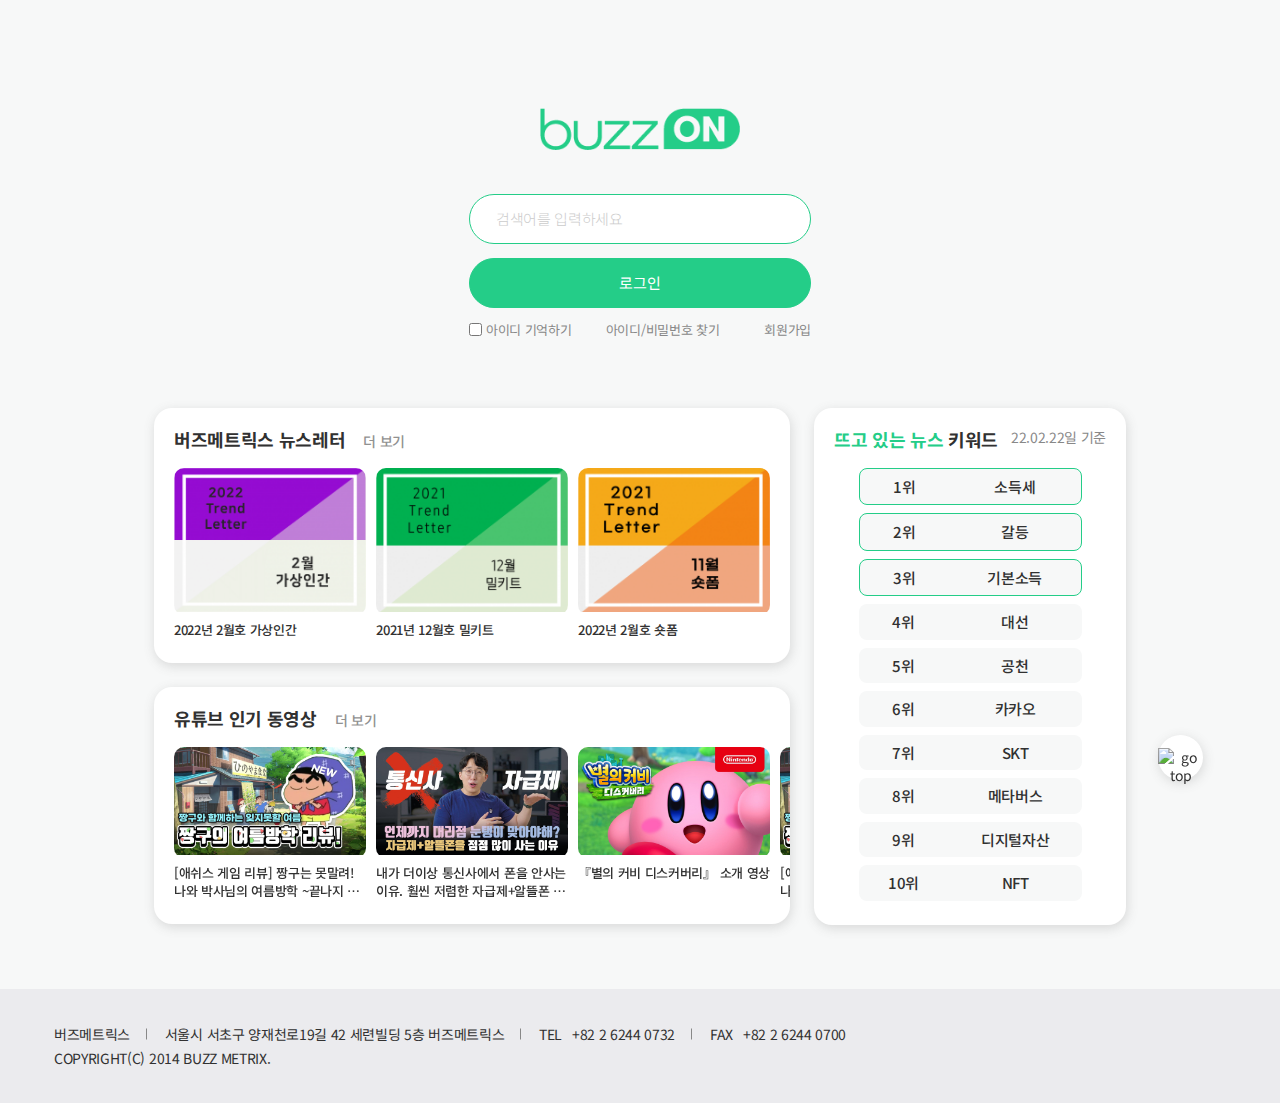
==== commit dc7be8ae: "220420 수 1650" ====
--- a/index.html
+++ b/index.html
@@ -14,7 +14,10 @@
   <link rel="short cut icon" type="image/x-icon" href="./src/img/icon/favicon.png">
   <title>buzz ON</title>
 
+  <link rel="stylesheet" href="https://unpkg.com/swiper/swiper-bundle.min.css" />
   <link rel="stylesheet" href="./src/css/style.css">
+
+  <script src="https://unpkg.com/swiper/swiper-bundle.min.js"></script>
 </head>
 
 <body>
@@ -175,6 +178,75 @@
                 <span class="title-more"><a href="#">더 보기</a></span>
               </div>
               <div class="article-content">
+                <div id="youtHotSwpContainer" class="article-list-wrap swiper-container">
+                  <div class="thumb-list swiper-wrapper">
+                    <div class="thumb-item swiper-slide">
+                      <a href="#" class="link-area" target="_blank">
+                        <div class="thumb-img"><img src="./src/img/main/youtube_001.jpg" alt="버즈메트릭스 22년 02월 뉴스"></div>
+                        <p class="thumb-title">[애쉬스 게임 리뷰] 짱구는 못말려! 나와 박사님의 여름방학 ~끝나지 않는 7일간의 여행~ 전격 리뷰!!!</p>
+                      </a>
+                    </div>
+                    <div class="thumb-item swiper-slide">
+                      <a href="#" class="link-area" target="_blank">
+                        <div class="thumb-img"><img src="./src/img/main/youtube_002.jpg" alt="버즈메트릭스 21년 12월 뉴스"></div>
+                        <p class="thumb-title">내가 더이상 통신사에서 폰을 안사는 이유. 훨씬 저렴한 자급제+알뜰폰 조합 장단점?</p>
+                      </a>
+                    </div>
+                    <div class="thumb-item swiper-slide">
+                      <a href="#" class="link-area" target="_blank">
+                        <div class="thumb-img"><img src="./src/img/main/youtube_003.jpg" alt="버즈메트릭스 21년 11월 뉴스"></div>
+                        <p class="thumb-title">『별의 커비 디스커버리』 소개 영상</p>
+                      </a>
+                    </div>
+                    <div class="thumb-item swiper-slide">
+                      <a href="#" class="link-area" target="_blank">
+                        <div class="thumb-img"><img src="./src/img/main/youtube_001.jpg" alt="버즈메트릭스 22년 02월 뉴스"></div>
+                        <p class="thumb-title">[애쉬스 게임 리뷰] 짱구는 못말려! 나와 박사님의 여름방학 ~끝나지 않는 7일간의 여행~ 전격 리뷰!!!</p>
+                      </a>
+                    </div>
+                    <div class="thumb-item swiper-slide">
+                      <a href="#" class="link-area" target="_blank">
+                        <div class="thumb-img"><img src="./src/img/main/youtube_002.jpg" alt="버즈메트릭스 21년 12월 뉴스"></div>
+                        <p class="thumb-title">내가 더이상 통신사에서 폰을 안사는 이유. 훨씬 저렴한 자급제+알뜰폰 조합 장단점?</p>
+                      </a>
+                    </div>
+                    <div class="thumb-item swiper-slide">
+                      <a href="#" class="link-area" target="_blank">
+                        <div class="thumb-img"><img src="./src/img/main/youtube_003.jpg" alt="버즈메트릭스 21년 11월 뉴스"></div>
+                        <p class="thumb-title">『별의 커비 디스커버리』 소개 영상</p>
+                      </a>
+                    </div>
+                    <div class="thumb-item swiper-slide">
+                      <a href="#" class="link-area" target="_blank">
+                        <div class="thumb-img"><img src="./src/img/main/youtube_001.jpg" alt="버즈메트릭스 22년 02월 뉴스"></div>
+                        <p class="thumb-title">[애쉬스 게임 리뷰] 짱구는 못말려! 나와 박사님의 여름방학 ~끝나지 않는 7일간의 여행~ 전격 리뷰!!!</p>
+                      </a>
+                    </div>
+                    <div class="thumb-item swiper-slide">
+                      <a href="#" class="link-area" target="_blank">
+                        <div class="thumb-img"><img src="./src/img/main/youtube_002.jpg" alt="버즈메트릭스 21년 12월 뉴스"></div>
+                        <p class="thumb-title">내가 더이상 통신사에서 폰을 안사는 이유. 훨씬 저렴한 자급제+알뜰폰 조합 장단점?</p>
+                      </a>
+                    </div>
+                    <div class="thumb-item swiper-slide">
+                      <a href="#" class="link-area" target="_blank">
+                        <div class="thumb-img"><img src="./src/img/main/youtube_003.jpg" alt="버즈메트릭스 21년 11월 뉴스"></div>
+                        <p class="thumb-title">『별의 커비 디스커버리』 소개 영상</p>
+                      </a>
+                    </div>
+                  </div>
+                </div>
+              </div>
+            </div>
+          </article>
+
+          <!-- article class="content-article article-youtube-hot width-3-2 fl-l">
+            <div class="article-inner">
+              <div class="article-title">
+                <h3>유튜브 인기 동영상</h3>
+                <span class="title-more"><a href="#">더 보기</a></span>
+              </div>
+              <div class="article-content">
                 <div class="article-list-wrap">
                   <ul class="thumb-list">
                     <li class="thumb-item">
@@ -199,7 +271,7 @@
                 </div>
               </div>
             </div>
-          </article>
+          </article -->
         </div>
       </section>
     </div>
@@ -211,6 +283,7 @@
 
   <script src='./src/js/jquery-3.5.1.js'></script>
   <script src="./src/js/include.js"></script>
+  <script src="./src/js/lib.js"></script>
   <script src="./src/js/main.js"></script>
 </body>
 
--- a/src/css/style.css
+++ b/src/css/style.css
@@ -183,6 +183,10 @@
   display: inline-block;
   width: calc(33.33333% - 7px);
   font-size: 14px;
+  transition: 0.35s;
+}
+.article-list-wrap .thumb-item:hover {
+  transform: scale(1.08, 1.08);
 }
 .article-list-wrap .thumb-item .thumb-img {
   border-radius: 10px;
@@ -205,8 +209,8 @@
 
 /* text style */
 .txt-gr {
-  /* color: #24cd88; */
-  color: #42d31a;
+  color: #24cd88;
+  /* color: #42d31a; */
 }
 .txt-grey {
   color: #a0a0a0;
@@ -526,9 +530,9 @@
   font-size: 0;
 }
 .article-engagement .article-chart-wrap {
-  display: flex;
-  flex-wrap: nowrap;
-  justify-content: flex-start;
+  /* display: flex; */
+  /* flex-wrap: nowrap; */
+  /* justify-content: flex-start; */
   align-items: center;
 }
 .article-engagement .chart-area,
@@ -537,12 +541,34 @@
   font-size: 14px;
 }
 .article-engagement .chart-area {
+  position: relative;
   width: 40%;
-  height: 234px;
+  height: 270px;
+}
+.article-engagement .chart-area .chart-pie {
+  position: absolute;
+  top: 0;
+  left: 50%;
+  transform: translateX(-50%);
+  width: 254px;
+  height: 254px;
+  border-radius: 50%;
+  background-color: #63eab1;
+}
+.article-engagement .chart-pie .value-engagement {
+  position: absolute;
+  width: 140px;
+  height: 140px;
+  top: 50%;
+  left: 50%;
+  transform: translate(-50%, -50%);
+  border-radius: 50%;
+  background-color: #fff;
 }
 .article-engagement .chart-info-area {
   width: 60%;
-  margin-top: -20px;
+  /* margin-top: -20px; */
+  margin-top: -16px;
 }
 .chart-info-area .info-item {
   display: inline-block;
@@ -1215,6 +1241,28 @@
   height: 42px;
 }
 
+/** USER PAGE **/
+.user-page-profile {
+  display: inline-block;
+  width: 55px;
+  height: 55px;
+  border-radius: 50%;
+  /* background-image: url("../img/icon/icon-user-default.svg"); */
+  background-image: url("../img/main/profile.PNG");
+  background-repeat: no-repeat;
+  background-position: center;
+  background-size: contain;
+}
+.content-article .article-title > h3.user-page-name {
+  display: inline-block;
+  line-height: 55px;
+  font-size: 30px;
+  font-weight: bolder;
+  vertical-align: top;
+}
+
+/** USER PAGE >> USER PRESET page **/
+
 @media all and (max-width: 1024px) {
 }
 
@@ -1334,7 +1382,7 @@
   }
   #main .content-article.width-4-2.article-keyword-association {
     width: 100%;
-    margin-bottom: 0;
+    margin-bottom: 24px;
   }
   #main .content-article.width-4-1.article-sentiment-keyword,
   #main .content-article.width-4-1.article-keyword-ranking {
@@ -1500,13 +1548,26 @@
     font-size: 14px;
   }
 
+  #main.intro-page .content-section .section-inner {
+    display: flex;
+    flex-wrap: wrap;
+    align-items: center;
+  }
+
   #main .content-section .content-article.intro-keyword-now {
     display: block;
     width: 300px;
+    padding-bottom: 24px;
     margin: 0 auto;
-  }
-  #main .content-section .content-article.intro-keyword-now {
-    padding-bottom: 24px;
+    order: 3;
+  }
+
+  #main .content-section .content-article.article-buzz-news {
+    order: 1;
+  }
+
+  #main .content-section .content-article.article-youtube-hot {
+    order: 2;
   }
 
   /** CONTENT PAGE 480px **/
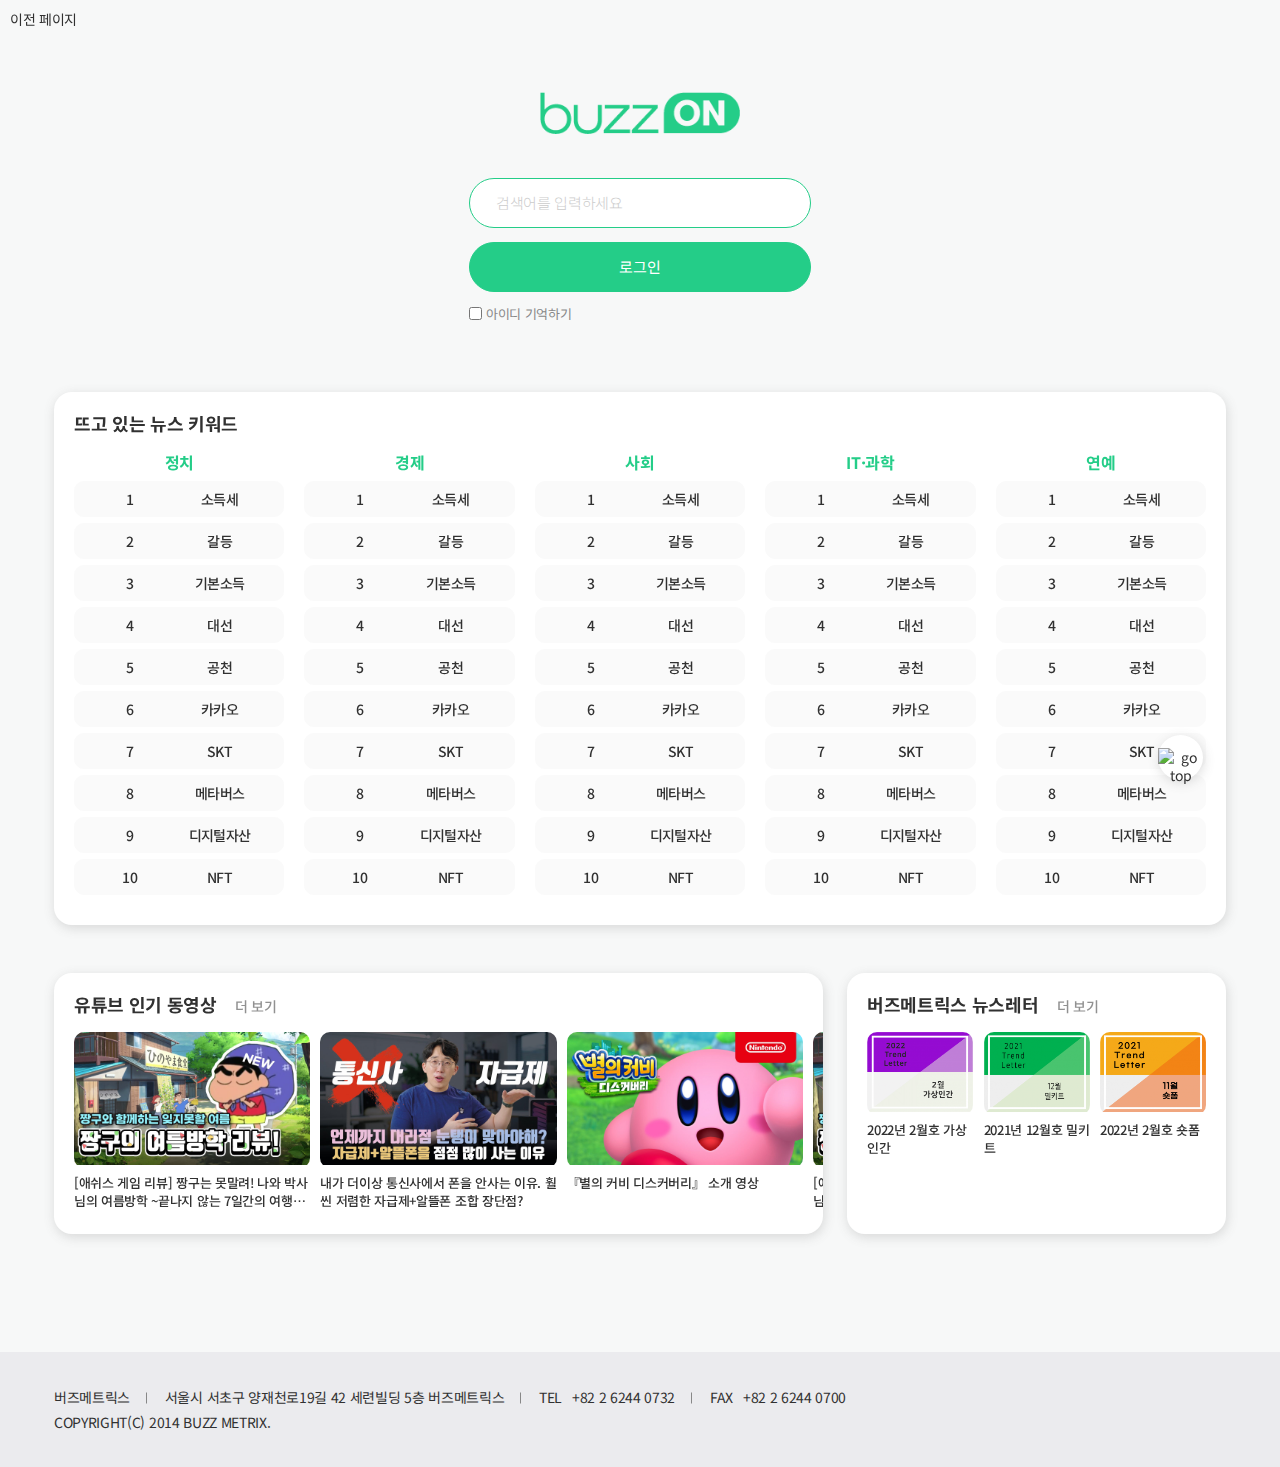
==== commit 026395b1: "220424 일 1634 - 카페에서 수정 마무리" ====
--- a/index.html
+++ b/index.html
@@ -27,6 +27,7 @@
     </div>
 
     <div id="main" class="intro-page">
+      <div class="extra-key" style="position:fixed;top:10px;left:10px"><a href="./index_old.html">이전 페이지</a></div>
       <section class="intro-section">
         <div class="section-inner">
           <!-- <div class="section-wrap-inner flex-center"> -->
@@ -49,12 +50,12 @@
                 <input id="idRemember" type="checkbox">
                 <label for="idRemember">아이디 기억하기</label>
               </p>
-              <p class="find-user-info">
+              <!-- <p class="find-user-info">
                 <a href="#">아이디/비밀번호 찾기</a>
               </p>
               <p class="join-us">
                 <a id="joinUs" href="#">회원가입</a>
-              </p>
+              </p> -->
             </div>
           </div>
           <!-- </div> -->
@@ -63,7 +64,250 @@
 
       <section class="content-section">
         <div class="section-inner">
-          <article class="content-article article-keyword-now intro-keyword-now width-3-1 fl-r">
+          <article class="content-article article-keyword-news">
+            <div class="article-inner">
+              <div class="article-title">
+                <h3>뜨고 있는 뉴스 키워드</h3>
+              </div>
+              <div class="article-content">
+                <div id="" class="article-rank-wrap">
+                  <div class="trend-rank-wrap">
+                    <div class="trend-rank-list">
+                      <h4>정치</h4>
+                      <ul class="rank-list">
+                        <li class="rank-item item-subs">
+                          <p class="item-standing">1</p>
+                          <span class="item-keyword">소득세</span>
+                        </li>
+                        <li class="rank-item item-subs">
+                          <p class="item-standing">2</p>
+                          <span class="item-keyword">갈등</span>
+                        </li>
+                        <li class="rank-item item-subs">
+                          <p class="item-standing">3</p>
+                          <span class="item-keyword">기본소득</span>
+                        </li>
+                        <li class="rank-item item-subs">
+                          <p class="item-standing">4</p>
+                          <span class="item-keyword">대선</span>
+                        </li>
+                        <li class="rank-item item-subs">
+                          <p class="item-standing">5</p>
+                          <span class="item-keyword">공천</span>
+                        </li>
+                        <li class="rank-item item-subs">
+                          <p class="item-standing">6</p>
+                          <span class="item-keyword">카카오</span>
+                        </li>
+                        <li class="rank-item item-subs">
+                          <p class="item-standing">7</p>
+                          <span class="item-keyword">SKT</span>
+                        </li>
+                        <li class="rank-item item-subs">
+                          <p class="item-standing">8</p>
+                          <span class="item-keyword">메타버스</span>
+                        </li>
+                        <li class="rank-item item-subs">
+                          <p class="item-standing">9</p>
+                          <span class="item-keyword">디지털자산</span>
+                        </li>
+                        <li class="rank-item item-subs">
+                          <p class="item-standing">10</p>
+                          <span class="item-keyword">NFT</span>
+                        </li>
+                      </ul>
+                    </div>
+                    <div class="trend-rank-list">
+                      <h4>경제</h4>
+                      <ul class="rank-list">
+                        <li class="rank-item item-subs">
+                          <p class="item-standing">1</p>
+                          <span class="item-keyword">소득세</span>
+                        </li>
+                        <li class="rank-item item-subs">
+                          <p class="item-standing">2</p>
+                          <span class="item-keyword">갈등</span>
+                        </li>
+                        <li class="rank-item item-subs">
+                          <p class="item-standing">3</p>
+                          <span class="item-keyword">기본소득</span>
+                        </li>
+                        <li class="rank-item item-subs">
+                          <p class="item-standing">4</p>
+                          <span class="item-keyword">대선</span>
+                        </li>
+                        <li class="rank-item item-subs">
+                          <p class="item-standing">5</p>
+                          <span class="item-keyword">공천</span>
+                        </li>
+                        <li class="rank-item item-subs">
+                          <p class="item-standing">6</p>
+                          <span class="item-keyword">카카오</span>
+                        </li>
+                        <li class="rank-item item-subs">
+                          <p class="item-standing">7</p>
+                          <span class="item-keyword">SKT</span>
+                        </li>
+                        <li class="rank-item item-subs">
+                          <p class="item-standing">8</p>
+                          <span class="item-keyword">메타버스</span>
+                        </li>
+                        <li class="rank-item item-subs">
+                          <p class="item-standing">9</p>
+                          <span class="item-keyword">디지털자산</span>
+                        </li>
+                        <li class="rank-item item-subs">
+                          <p class="item-standing">10</p>
+                          <span class="item-keyword">NFT</span>
+                        </li>
+                      </ul>
+                    </div>
+                    <div class="trend-rank-list">
+                      <h4>사회</h4>
+                      <ul class="rank-list">
+                        <li class="rank-item item-subs">
+                          <p class="item-standing">1</p>
+                          <span class="item-keyword">소득세</span>
+                        </li>
+                        <li class="rank-item item-subs">
+                          <p class="item-standing">2</p>
+                          <span class="item-keyword">갈등</span>
+                        </li>
+                        <li class="rank-item item-subs">
+                          <p class="item-standing">3</p>
+                          <span class="item-keyword">기본소득</span>
+                        </li>
+                        <li class="rank-item item-subs">
+                          <p class="item-standing">4</p>
+                          <span class="item-keyword">대선</span>
+                        </li>
+                        <li class="rank-item item-subs">
+                          <p class="item-standing">5</p>
+                          <span class="item-keyword">공천</span>
+                        </li>
+                        <li class="rank-item item-subs">
+                          <p class="item-standing">6</p>
+                          <span class="item-keyword">카카오</span>
+                        </li>
+                        <li class="rank-item item-subs">
+                          <p class="item-standing">7</p>
+                          <span class="item-keyword">SKT</span>
+                        </li>
+                        <li class="rank-item item-subs">
+                          <p class="item-standing">8</p>
+                          <span class="item-keyword">메타버스</span>
+                        </li>
+                        <li class="rank-item item-subs">
+                          <p class="item-standing">9</p>
+                          <span class="item-keyword">디지털자산</span>
+                        </li>
+                        <li class="rank-item item-subs">
+                          <p class="item-standing">10</p>
+                          <span class="item-keyword">NFT</span>
+                        </li>
+                      </ul>
+                    </div>
+                    <div class="trend-rank-list">
+                      <h4>IT·과학</h4>
+                      <ul class="rank-list">
+                        <li class="rank-item item-subs">
+                          <p class="item-standing">1</p>
+                          <span class="item-keyword">소득세</span>
+                        </li>
+                        <li class="rank-item item-subs">
+                          <p class="item-standing">2</p>
+                          <span class="item-keyword">갈등</span>
+                        </li>
+                        <li class="rank-item item-subs">
+                          <p class="item-standing">3</p>
+                          <span class="item-keyword">기본소득</span>
+                        </li>
+                        <li class="rank-item item-subs">
+                          <p class="item-standing">4</p>
+                          <span class="item-keyword">대선</span>
+                        </li>
+                        <li class="rank-item item-subs">
+                          <p class="item-standing">5</p>
+                          <span class="item-keyword">공천</span>
+                        </li>
+                        <li class="rank-item item-subs">
+                          <p class="item-standing">6</p>
+                          <span class="item-keyword">카카오</span>
+                        </li>
+                        <li class="rank-item item-subs">
+                          <p class="item-standing">7</p>
+                          <span class="item-keyword">SKT</span>
+                        </li>
+                        <li class="rank-item item-subs">
+                          <p class="item-standing">8</p>
+                          <span class="item-keyword">메타버스</span>
+                        </li>
+                        <li class="rank-item item-subs">
+                          <p class="item-standing">9</p>
+                          <span class="item-keyword">디지털자산</span>
+                        </li>
+                        <li class="rank-item item-subs">
+                          <p class="item-standing">10</p>
+                          <span class="item-keyword">NFT</span>
+                        </li>
+                      </ul>
+                    </div>
+                    <div class="trend-rank-list">
+                      <h4>연예</h4>
+                      <ul class="rank-list">
+                        <li class="rank-item item-subs">
+                          <p class="item-standing">1</p>
+                          <span class="item-keyword">소득세</span>
+                        </li>
+                        <li class="rank-item item-subs">
+                          <p class="item-standing">2</p>
+                          <span class="item-keyword">갈등</span>
+                        </li>
+                        <li class="rank-item item-subs">
+                          <p class="item-standing">3</p>
+                          <span class="item-keyword">기본소득</span>
+                        </li>
+                        <li class="rank-item item-subs">
+                          <p class="item-standing">4</p>
+                          <span class="item-keyword">대선</span>
+                        </li>
+                        <li class="rank-item item-subs">
+                          <p class="item-standing">5</p>
+                          <span class="item-keyword">공천</span>
+                        </li>
+                        <li class="rank-item item-subs">
+                          <p class="item-standing">6</p>
+                          <span class="item-keyword">카카오</span>
+                        </li>
+                        <li class="rank-item item-subs">
+                          <p class="item-standing">7</p>
+                          <span class="item-keyword">SKT</span>
+                        </li>
+                        <li class="rank-item item-subs">
+                          <p class="item-standing">8</p>
+                          <span class="item-keyword">메타버스</span>
+                        </li>
+                        <li class="rank-item item-subs">
+                          <p class="item-standing">9</p>
+                          <span class="item-keyword">디지털자산</span>
+                        </li>
+                        <li class="rank-item item-subs">
+                          <p class="item-standing">10</p>
+                          <span class="item-keyword">NFT</span>
+                        </li>
+                      </ul>
+                    </div>
+                  </div>
+                </div>
+              </div>
+            </div>
+          </article>
+        </div>
+      </section>
+
+      <!--section class="content-section intro-keyword-section">
+        <div class="section-inner">
+          <article class="content-article article-keyword-now intro-keyword-now">
             <div class="article-inner">
               <div class="article-title">
                 <h3><b class="txt-gr">뜨고 있는 뉴스</b> 키워드</h3>
@@ -137,8 +381,456 @@
               </div>
             </div>
           </article>
-
-          <article class="content-article article-buzz-news width-3-2 fl-l">
+        </div>
+      </section -->
+
+      <!-- section class="content-section intro-keyword-section">
+        <div class="section-inner">
+          <article class="content-article article-keyword-now intro-keyword-now width-5-1">
+            <div class="article-inner">
+              <div class="article-title">
+                <h3><b class="txt-gr">뜨고 있는 뉴스</b> 키워드</h3>
+                <span class="title-date">22.02.22일 기준</span>
+              </div>
+              <div class="article-content">
+                <div class="article-rank-wrap">
+                  <ul class="rank-list">
+                    <li class="rank-item">
+                      <a href="#" class="link-area" target="_blank">
+                        <p class="item-standing">1위</p>
+                        <span class="item-title">소득세</span>
+                      </a>
+                    </li>
+                    <li class="rank-item">
+                      <a href="#" class="link-area" target="_blank">
+                        <p class="item-standing">2위</p>
+                        <span class="item-title">갈등</span>
+                      </a>
+                    </li>
+                    <li class="rank-item">
+                      <a href="#" class="link-area" target="_blank">
+                        <p class="item-standing">3위</p>
+                        <span class="item-title">기본소득</span>
+                      </a>
+                    </li>
+                    <li class="rank-item">
+                      <a href="#" class="link-area" target="_blank">
+                        <p class="item-standing">4위</p>
+                        <span class="item-title">대선</span>
+                      </a>
+                    </li>
+                    <li class="rank-item">
+                      <a href="#" class="link-area" target="_blank">
+                        <p class="item-standing">5위</p>
+                        <span class="item-title">공천</span>
+                      </a>
+                    </li>
+                    <li class="rank-item">
+                      <a href="#" class="link-area" target="_blank">
+                        <p class="item-standing">6위</p>
+                        <span class="item-title">카카오</span>
+                      </a>
+                    </li>
+                    <li class="rank-item">
+                      <a href="#" class="link-area" target="_blank">
+                        <p class="item-standing">7위</p>
+                        <span class="item-title">SKT</span>
+                      </a>
+                    </li>
+                    <li class="rank-item">
+                      <a href="#" class="link-area" target="_blank">
+                        <p class="item-standing">8위</p>
+                        <span class="item-title">메타버스</span>
+                      </a>
+                    </li>
+                    <li class="rank-item">
+                      <a href="#" class="link-area" target="_blank">
+                        <p class="item-standing">9위</p>
+                        <span class="item-title">디지털자산</span>
+                      </a>
+                    </li>
+                    <li class="rank-item">
+                      <a href="#" class="link-area" target="_blank">
+                        <p class="item-standing">10위</p>
+                        <span class="item-title">NFT</span>
+                      </a>
+                    </li>
+                  </ul>
+                </div>
+              </div>
+            </div>
+          </article>
+          <article class="content-article article-keyword-now intro-keyword-now width-5-1">
+            <div class="article-inner">
+              <div class="article-title">
+                <h3><b class="txt-gr">뜨고 있는 뉴스</b> 키워드</h3>
+                <span class="title-date">22.02.22일 기준</span>
+              </div>
+              <div class="article-content">
+                <div class="article-rank-wrap">
+                  <ul class="rank-list">
+                    <li class="rank-item">
+                      <a href="#" class="link-area" target="_blank">
+                        <p class="item-standing">1위</p>
+                        <span class="item-title">소득세</span>
+                      </a>
+                    </li>
+                    <li class="rank-item">
+                      <a href="#" class="link-area" target="_blank">
+                        <p class="item-standing">2위</p>
+                        <span class="item-title">갈등</span>
+                      </a>
+                    </li>
+                    <li class="rank-item">
+                      <a href="#" class="link-area" target="_blank">
+                        <p class="item-standing">3위</p>
+                        <span class="item-title">기본소득</span>
+                      </a>
+                    </li>
+                    <li class="rank-item">
+                      <a href="#" class="link-area" target="_blank">
+                        <p class="item-standing">4위</p>
+                        <span class="item-title">대선</span>
+                      </a>
+                    </li>
+                    <li class="rank-item">
+                      <a href="#" class="link-area" target="_blank">
+                        <p class="item-standing">5위</p>
+                        <span class="item-title">공천</span>
+                      </a>
+                    </li>
+                    <li class="rank-item">
+                      <a href="#" class="link-area" target="_blank">
+                        <p class="item-standing">6위</p>
+                        <span class="item-title">카카오</span>
+                      </a>
+                    </li>
+                    <li class="rank-item">
+                      <a href="#" class="link-area" target="_blank">
+                        <p class="item-standing">7위</p>
+                        <span class="item-title">SKT</span>
+                      </a>
+                    </li>
+                    <li class="rank-item">
+                      <a href="#" class="link-area" target="_blank">
+                        <p class="item-standing">8위</p>
+                        <span class="item-title">메타버스</span>
+                      </a>
+                    </li>
+                    <li class="rank-item">
+                      <a href="#" class="link-area" target="_blank">
+                        <p class="item-standing">9위</p>
+                        <span class="item-title">디지털자산</span>
+                      </a>
+                    </li>
+                    <li class="rank-item">
+                      <a href="#" class="link-area" target="_blank">
+                        <p class="item-standing">10위</p>
+                        <span class="item-title">NFT</span>
+                      </a>
+                    </li>
+                  </ul>
+                </div>
+              </div>
+            </div>
+          </article>
+          <article class="content-article article-keyword-now intro-keyword-now width-5-1">
+            <div class="article-inner">
+              <div class="article-title">
+                <h3><b class="txt-gr">뜨고 있는 뉴스</b> 키워드</h3>
+                <span class="title-date">22.02.22일 기준</span>
+              </div>
+              <div class="article-content">
+                <div class="article-rank-wrap">
+                  <ul class="rank-list">
+                    <li class="rank-item">
+                      <a href="#" class="link-area" target="_blank">
+                        <p class="item-standing">1위</p>
+                        <span class="item-title">소득세</span>
+                      </a>
+                    </li>
+                    <li class="rank-item">
+                      <a href="#" class="link-area" target="_blank">
+                        <p class="item-standing">2위</p>
+                        <span class="item-title">갈등</span>
+                      </a>
+                    </li>
+                    <li class="rank-item">
+                      <a href="#" class="link-area" target="_blank">
+                        <p class="item-standing">3위</p>
+                        <span class="item-title">기본소득</span>
+                      </a>
+                    </li>
+                    <li class="rank-item">
+                      <a href="#" class="link-area" target="_blank">
+                        <p class="item-standing">4위</p>
+                        <span class="item-title">대선</span>
+                      </a>
+                    </li>
+                    <li class="rank-item">
+                      <a href="#" class="link-area" target="_blank">
+                        <p class="item-standing">5위</p>
+                        <span class="item-title">공천</span>
+                      </a>
+                    </li>
+                    <li class="rank-item">
+                      <a href="#" class="link-area" target="_blank">
+                        <p class="item-standing">6위</p>
+                        <span class="item-title">카카오</span>
+                      </a>
+                    </li>
+                    <li class="rank-item">
+                      <a href="#" class="link-area" target="_blank">
+                        <p class="item-standing">7위</p>
+                        <span class="item-title">SKT</span>
+                      </a>
+                    </li>
+                    <li class="rank-item">
+                      <a href="#" class="link-area" target="_blank">
+                        <p class="item-standing">8위</p>
+                        <span class="item-title">메타버스</span>
+                      </a>
+                    </li>
+                    <li class="rank-item">
+                      <a href="#" class="link-area" target="_blank">
+                        <p class="item-standing">9위</p>
+                        <span class="item-title">디지털자산</span>
+                      </a>
+                    </li>
+                    <li class="rank-item">
+                      <a href="#" class="link-area" target="_blank">
+                        <p class="item-standing">10위</p>
+                        <span class="item-title">NFT</span>
+                      </a>
+                    </li>
+                  </ul>
+                </div>
+              </div>
+            </div>
+          </article>
+          <article class="content-article article-keyword-now intro-keyword-now width-5-1">
+            <div class="article-inner">
+              <div class="article-title">
+                <h3><b class="txt-gr">뜨고 있는 뉴스</b> 키워드</h3>
+                <span class="title-date">22.02.22일 기준</span>
+              </div>
+              <div class="article-content">
+                <div class="article-rank-wrap">
+                  <ul class="rank-list">
+                    <li class="rank-item">
+                      <a href="#" class="link-area" target="_blank">
+                        <p class="item-standing">1위</p>
+                        <span class="item-title">소득세</span>
+                      </a>
+                    </li>
+                    <li class="rank-item">
+                      <a href="#" class="link-area" target="_blank">
+                        <p class="item-standing">2위</p>
+                        <span class="item-title">갈등</span>
+                      </a>
+                    </li>
+                    <li class="rank-item">
+                      <a href="#" class="link-area" target="_blank">
+                        <p class="item-standing">3위</p>
+                        <span class="item-title">기본소득</span>
+                      </a>
+                    </li>
+                    <li class="rank-item">
+                      <a href="#" class="link-area" target="_blank">
+                        <p class="item-standing">4위</p>
+                        <span class="item-title">대선</span>
+                      </a>
+                    </li>
+                    <li class="rank-item">
+                      <a href="#" class="link-area" target="_blank">
+                        <p class="item-standing">5위</p>
+                        <span class="item-title">공천</span>
+                      </a>
+                    </li>
+                    <li class="rank-item">
+                      <a href="#" class="link-area" target="_blank">
+                        <p class="item-standing">6위</p>
+                        <span class="item-title">카카오</span>
+                      </a>
+                    </li>
+                    <li class="rank-item">
+                      <a href="#" class="link-area" target="_blank">
+                        <p class="item-standing">7위</p>
+                        <span class="item-title">SKT</span>
+                      </a>
+                    </li>
+                    <li class="rank-item">
+                      <a href="#" class="link-area" target="_blank">
+                        <p class="item-standing">8위</p>
+                        <span class="item-title">메타버스</span>
+                      </a>
+                    </li>
+                    <li class="rank-item">
+                      <a href="#" class="link-area" target="_blank">
+                        <p class="item-standing">9위</p>
+                        <span class="item-title">디지털자산</span>
+                      </a>
+                    </li>
+                    <li class="rank-item">
+                      <a href="#" class="link-area" target="_blank">
+                        <p class="item-standing">10위</p>
+                        <span class="item-title">NFT</span>
+                      </a>
+                    </li>
+                  </ul>
+                </div>
+              </div>
+            </div>
+          </article>
+          <article class="content-article article-keyword-now intro-keyword-now width-5-1">
+            <div class="article-inner">
+              <div class="article-title">
+                <h3><b class="txt-gr">뜨고 있는 뉴스</b> 키워드</h3>
+                <span class="title-date">22.02.22일 기준</span>
+              </div>
+              <div class="article-content">
+                <div class="article-rank-wrap">
+                  <ul class="rank-list">
+                    <li class="rank-item">
+                      <a href="#" class="link-area" target="_blank">
+                        <p class="item-standing">1위</p>
+                        <span class="item-title">소득세</span>
+                      </a>
+                    </li>
+                    <li class="rank-item">
+                      <a href="#" class="link-area" target="_blank">
+                        <p class="item-standing">2위</p>
+                        <span class="item-title">갈등</span>
+                      </a>
+                    </li>
+                    <li class="rank-item">
+                      <a href="#" class="link-area" target="_blank">
+                        <p class="item-standing">3위</p>
+                        <span class="item-title">기본소득</span>
+                      </a>
+                    </li>
+                    <li class="rank-item">
+                      <a href="#" class="link-area" target="_blank">
+                        <p class="item-standing">4위</p>
+                        <span class="item-title">대선</span>
+                      </a>
+                    </li>
+                    <li class="rank-item">
+                      <a href="#" class="link-area" target="_blank">
+                        <p class="item-standing">5위</p>
+                        <span class="item-title">공천</span>
+                      </a>
+                    </li>
+                    <li class="rank-item">
+                      <a href="#" class="link-area" target="_blank">
+                        <p class="item-standing">6위</p>
+                        <span class="item-title">카카오</span>
+                      </a>
+                    </li>
+                    <li class="rank-item">
+                      <a href="#" class="link-area" target="_blank">
+                        <p class="item-standing">7위</p>
+                        <span class="item-title">SKT</span>
+                      </a>
+                    </li>
+                    <li class="rank-item">
+                      <a href="#" class="link-area" target="_blank">
+                        <p class="item-standing">8위</p>
+                        <span class="item-title">메타버스</span>
+                      </a>
+                    </li>
+                    <li class="rank-item">
+                      <a href="#" class="link-area" target="_blank">
+                        <p class="item-standing">9위</p>
+                        <span class="item-title">디지털자산</span>
+                      </a>
+                    </li>
+                    <li class="rank-item">
+                      <a href="#" class="link-area" target="_blank">
+                        <p class="item-standing">10위</p>
+                        <span class="item-title">NFT</span>
+                      </a>
+                    </li>
+                  </ul>
+                </div>
+              </div>
+            </div>
+          </article>
+        </div>
+      </section -->
+
+      <section class="content-section">
+        <div class="section-inner">
+          <article class="content-article article-youtube-hot width-3-2">
+            <div class="article-inner">
+              <div class="article-title">
+                <h3>유튜브 인기 동영상</h3>
+                <span class="title-more"><a href="#">더 보기</a></span>
+              </div>
+              <div class="article-content">
+                <div id="youtHotSwpContainer" class="article-list-wrap swiper-container">
+                  <div class="thumb-list swiper-wrapper">
+                    <div class="thumb-item swiper-slide">
+                      <a href="#" class="link-area" target="_blank">
+                        <div class="thumb-img"><img src="./src/img/main/youtube_001.jpg" alt="버즈메트릭스 22년 02월 뉴스"></div>
+                        <p class="thumb-title">[애쉬스 게임 리뷰] 짱구는 못말려! 나와 박사님의 여름방학 ~끝나지 않는 7일간의 여행~ 전격 리뷰!!!</p>
+                      </a>
+                    </div>
+                    <div class="thumb-item swiper-slide">
+                      <a href="#" class="link-area" target="_blank">
+                        <div class="thumb-img"><img src="./src/img/main/youtube_002.jpg" alt="버즈메트릭스 21년 12월 뉴스"></div>
+                        <p class="thumb-title">내가 더이상 통신사에서 폰을 안사는 이유. 훨씬 저렴한 자급제+알뜰폰 조합 장단점?</p>
+                      </a>
+                    </div>
+                    <div class="thumb-item swiper-slide">
+                      <a href="#" class="link-area" target="_blank">
+                        <div class="thumb-img"><img src="./src/img/main/youtube_003.jpg" alt="버즈메트릭스 21년 11월 뉴스"></div>
+                        <p class="thumb-title">『별의 커비 디스커버리』 소개 영상</p>
+                      </a>
+                    </div>
+                    <div class="thumb-item swiper-slide">
+                      <a href="#" class="link-area" target="_blank">
+                        <div class="thumb-img"><img src="./src/img/main/youtube_001.jpg" alt="버즈메트릭스 22년 02월 뉴스"></div>
+                        <p class="thumb-title">[애쉬스 게임 리뷰] 짱구는 못말려! 나와 박사님의 여름방학 ~끝나지 않는 7일간의 여행~ 전격 리뷰!!!</p>
+                      </a>
+                    </div>
+                    <div class="thumb-item swiper-slide">
+                      <a href="#" class="link-area" target="_blank">
+                        <div class="thumb-img"><img src="./src/img/main/youtube_002.jpg" alt="버즈메트릭스 21년 12월 뉴스"></div>
+                        <p class="thumb-title">내가 더이상 통신사에서 폰을 안사는 이유. 훨씬 저렴한 자급제+알뜰폰 조합 장단점?</p>
+                      </a>
+                    </div>
+                    <div class="thumb-item swiper-slide">
+                      <a href="#" class="link-area" target="_blank">
+                        <div class="thumb-img"><img src="./src/img/main/youtube_003.jpg" alt="버즈메트릭스 21년 11월 뉴스"></div>
+                        <p class="thumb-title">『별의 커비 디스커버리』 소개 영상</p>
+                      </a>
+                    </div>
+                    <div class="thumb-item swiper-slide">
+                      <a href="#" class="link-area" target="_blank">
+                        <div class="thumb-img"><img src="./src/img/main/youtube_001.jpg" alt="버즈메트릭스 22년 02월 뉴스"></div>
+                        <p class="thumb-title">[애쉬스 게임 리뷰] 짱구는 못말려! 나와 박사님의 여름방학 ~끝나지 않는 7일간의 여행~ 전격 리뷰!!!</p>
+                      </a>
+                    </div>
+                    <div class="thumb-item swiper-slide">
+                      <a href="#" class="link-area" target="_blank">
+                        <div class="thumb-img"><img src="./src/img/main/youtube_002.jpg" alt="버즈메트릭스 21년 12월 뉴스"></div>
+                        <p class="thumb-title">내가 더이상 통신사에서 폰을 안사는 이유. 훨씬 저렴한 자급제+알뜰폰 조합 장단점?</p>
+                      </a>
+                    </div>
+                    <div class="thumb-item swiper-slide">
+                      <a href="#" class="link-area" target="_blank">
+                        <div class="thumb-img"><img src="./src/img/main/youtube_003.jpg" alt="버즈메트릭스 21년 11월 뉴스"></div>
+                        <p class="thumb-title">『별의 커비 디스커버리』 소개 영상</p>
+                      </a>
+                    </div>
+                  </div>
+                </div>
+              </div>
+            </div>
+          </article>
+
+          <article class="content-article article-buzz-news width-3-1">
             <div class="article-inner">
               <div class="article-title">
                 <h3>버즈메트릭스 뉴스레터</h3>
@@ -170,108 +862,6 @@
               </div>
             </div>
           </article>
-
-          <article class="content-article article-youtube-hot width-3-2 fl-l">
-            <div class="article-inner">
-              <div class="article-title">
-                <h3>유튜브 인기 동영상</h3>
-                <span class="title-more"><a href="#">더 보기</a></span>
-              </div>
-              <div class="article-content">
-                <div id="youtHotSwpContainer" class="article-list-wrap swiper-container">
-                  <div class="thumb-list swiper-wrapper">
-                    <div class="thumb-item swiper-slide">
-                      <a href="#" class="link-area" target="_blank">
-                        <div class="thumb-img"><img src="./src/img/main/youtube_001.jpg" alt="버즈메트릭스 22년 02월 뉴스"></div>
-                        <p class="thumb-title">[애쉬스 게임 리뷰] 짱구는 못말려! 나와 박사님의 여름방학 ~끝나지 않는 7일간의 여행~ 전격 리뷰!!!</p>
-                      </a>
-                    </div>
-                    <div class="thumb-item swiper-slide">
-                      <a href="#" class="link-area" target="_blank">
-                        <div class="thumb-img"><img src="./src/img/main/youtube_002.jpg" alt="버즈메트릭스 21년 12월 뉴스"></div>
-                        <p class="thumb-title">내가 더이상 통신사에서 폰을 안사는 이유. 훨씬 저렴한 자급제+알뜰폰 조합 장단점?</p>
-                      </a>
-                    </div>
-                    <div class="thumb-item swiper-slide">
-                      <a href="#" class="link-area" target="_blank">
-                        <div class="thumb-img"><img src="./src/img/main/youtube_003.jpg" alt="버즈메트릭스 21년 11월 뉴스"></div>
-                        <p class="thumb-title">『별의 커비 디스커버리』 소개 영상</p>
-                      </a>
-                    </div>
-                    <div class="thumb-item swiper-slide">
-                      <a href="#" class="link-area" target="_blank">
-                        <div class="thumb-img"><img src="./src/img/main/youtube_001.jpg" alt="버즈메트릭스 22년 02월 뉴스"></div>
-                        <p class="thumb-title">[애쉬스 게임 리뷰] 짱구는 못말려! 나와 박사님의 여름방학 ~끝나지 않는 7일간의 여행~ 전격 리뷰!!!</p>
-                      </a>
-                    </div>
-                    <div class="thumb-item swiper-slide">
-                      <a href="#" class="link-area" target="_blank">
-                        <div class="thumb-img"><img src="./src/img/main/youtube_002.jpg" alt="버즈메트릭스 21년 12월 뉴스"></div>
-                        <p class="thumb-title">내가 더이상 통신사에서 폰을 안사는 이유. 훨씬 저렴한 자급제+알뜰폰 조합 장단점?</p>
-                      </a>
-                    </div>
-                    <div class="thumb-item swiper-slide">
-                      <a href="#" class="link-area" target="_blank">
-                        <div class="thumb-img"><img src="./src/img/main/youtube_003.jpg" alt="버즈메트릭스 21년 11월 뉴스"></div>
-                        <p class="thumb-title">『별의 커비 디스커버리』 소개 영상</p>
-                      </a>
-                    </div>
-                    <div class="thumb-item swiper-slide">
-                      <a href="#" class="link-area" target="_blank">
-                        <div class="thumb-img"><img src="./src/img/main/youtube_001.jpg" alt="버즈메트릭스 22년 02월 뉴스"></div>
-                        <p class="thumb-title">[애쉬스 게임 리뷰] 짱구는 못말려! 나와 박사님의 여름방학 ~끝나지 않는 7일간의 여행~ 전격 리뷰!!!</p>
-                      </a>
-                    </div>
-                    <div class="thumb-item swiper-slide">
-                      <a href="#" class="link-area" target="_blank">
-                        <div class="thumb-img"><img src="./src/img/main/youtube_002.jpg" alt="버즈메트릭스 21년 12월 뉴스"></div>
-                        <p class="thumb-title">내가 더이상 통신사에서 폰을 안사는 이유. 훨씬 저렴한 자급제+알뜰폰 조합 장단점?</p>
-                      </a>
-                    </div>
-                    <div class="thumb-item swiper-slide">
-                      <a href="#" class="link-area" target="_blank">
-                        <div class="thumb-img"><img src="./src/img/main/youtube_003.jpg" alt="버즈메트릭스 21년 11월 뉴스"></div>
-                        <p class="thumb-title">『별의 커비 디스커버리』 소개 영상</p>
-                      </a>
-                    </div>
-                  </div>
-                </div>
-              </div>
-            </div>
-          </article>
-
-          <!-- article class="content-article article-youtube-hot width-3-2 fl-l">
-            <div class="article-inner">
-              <div class="article-title">
-                <h3>유튜브 인기 동영상</h3>
-                <span class="title-more"><a href="#">더 보기</a></span>
-              </div>
-              <div class="article-content">
-                <div class="article-list-wrap">
-                  <ul class="thumb-list">
-                    <li class="thumb-item">
-                      <a href="#" class="link-area" target="_blank">
-                        <div class="thumb-img"><img src="./src/img/main/youtube_001.jpg" alt="버즈메트릭스 22년 02월 뉴스"></div>
-                        <p class="thumb-title">[애쉬스 게임 리뷰] 짱구는 못말려! 나와 박사님의 여름방학 ~끝나지 않는 7일간의 여행~ 전격 리뷰!!!</p>
-                      </a>
-                    </li>
-                    <li class="thumb-item">
-                      <a href="#" class="link-area" target="_blank">
-                        <div class="thumb-img"><img src="./src/img/main/youtube_002.jpg" alt="버즈메트릭스 21년 12월 뉴스"></div>
-                        <p class="thumb-title">내가 더이상 통신사에서 폰을 안사는 이유. 훨씬 저렴한 자급제+알뜰폰 조합 장단점?</p>
-                      </a>
-                    </li>
-                    <li class="thumb-item">
-                      <a href="#" class="link-area" target="_blank">
-                        <div class="thumb-img"><img src="./src/img/main/youtube_003.jpg" alt="버즈메트릭스 21년 11월 뉴스"></div>
-                        <p class="thumb-title">『별의 커비 디스커버리』 소개 영상</p>
-                      </a>
-                    </li>
-                  </ul>
-                </div>
-              </div>
-            </div>
-          </article -->
         </div>
       </section>
     </div>
--- a/src/css/style.css
+++ b/src/css/style.css
@@ -125,13 +125,16 @@
   width: calc(33.33333% - 12px);
 }
 #main .content-article.width-4-3 {
-  width: calc(75% - 12px);
+  width: calc(75% - 24px);
 }
 #main .content-article.width-4-2 {
-  width: calc(50% - 12px);
+  width: calc(50% - 24px);
 }
 #main .content-article.width-4-1 {
   width: calc(25% - 12px);
+}
+#main .content-article.width-5-1 {
+  width: calc(20% - 12px);
 }
 
 .add-icon {
@@ -151,7 +154,6 @@
   vertical-align: -1px;
 }
 
-#main.intro-page .section-inner::after,
 .tab-section .section-inner::after,
 .content-article .article-title::after {
   content: "";
@@ -318,8 +320,8 @@
   box-sizing: border-box;
 }
 #main.intro-page {
-  width: 1000px;
-  padding: 12vh 14px 0;
+  /* width: 1000px; */
+  /* padding: 12vh 14px 0; */
 }
 
 /** INTRO PAGE **/
@@ -381,6 +383,7 @@
 
 .intro-section .section-content .intro-login-option {
   margin-top: 14px;
+  /* text-align: right; */
   font-size: 0;
 }
 .intro-section .section-content .intro-login-option > p {
@@ -412,11 +415,18 @@
 }
 
 /* INTRO PAGE > contents section */
+#main.intro-page .content-section.intro-keyword-section .section-inner {
+  display: flex;
+  flex-wrap: nowrap;
+  justify-content: space-between;
+  gap: 24px;
+  width: 100%;
+}
 #main .content-section .content-article.intro-keyword-now {
   padding-bottom: 16px;
 }
 #main.intro-page .section-inner {
-  display: block;
+  /* display: block; */
 }
 .intro-keyword-now .rank-list {
   width: 82%;
@@ -566,16 +576,28 @@
   background-color: #fff;
 }
 .article-engagement .chart-info-area {
-  width: 60%;
+  /* width: 60%; */
+  width: 100%;
   /* margin-top: -20px; */
-  margin-top: -16px;
+  margin-top: -14px;
+  text-align: center;
+}
+.chart-info-area .chart-info-list {
+  padding: 14px 0 8px;
+  font-size: 0;
 }
 .chart-info-area .info-item {
   display: inline-block;
-  margin-right: 45px;
+  width: 17%;
+  /* margin-right: 45px; */
+}
+.chart-info-area .info-item:first-child {
+  width: 32%;
+  border-right: 1px solid #ddd;
 }
 .chart-info-area .info-item:last-child {
   margin-right: 0;
+  border-right: none;
 }
 .chart-info-area .info-item > .item-color {
   width: 18px;
@@ -590,6 +612,7 @@
   vertical-align: middle;
 }
 .chart-info-area .info-item > .item-num {
+  margin-top: 4px;
   font-family: "Spoqa Han Sans Neo", "Noto Sans KR", Apple Gothic, "sans-serif";
   font-size: 22px;
   font-weight: 600;
@@ -699,6 +722,12 @@
 }
 .detail-item .detail-subs {
   color: #8b8d91;
+  font-family: "Spoqa Han Sans Neo", "Pretendard", "Noto Sans KR", Apple Gothic,
+    "sans-serif";
+}
+.detail-item .detail-subs.subs-channel {
+  font-family: "Pretendard", "Spoqa Han Sans Neo", "Noto Sans KR", Apple Gothic,
+    "sans-serif";
 }
 .detail-item .detail-subs:first-child {
   font-weight: 500;
@@ -836,6 +865,7 @@
   width: 34%;
 }
 .rank-list > .rank-item.item-subs > .item-num {
+  font-family: "Spoqa Han Sans Neo", "Pretendard", "sans-serif";
   color: #8b8d91;
 }
 
@@ -861,10 +891,12 @@
   transform: translateX(-50%);
 }
 .article-content-top .color-list {
+  font-size: 0;
 }
 .article-content-top .color-item {
   display: inline-block;
   margin-left: 10px;
+  font-size: 0;
 }
 .article-content-top .color-item:first-child {
   margin-left: 0;
@@ -918,7 +950,7 @@
   background-color: #fb6761;
 }
 .article-content-top .color-item > .item-name {
-  margin-left: 2px;
+  margin-left: 6px;
   line-height: 22px;
   font-size: 12px;
   font-weight: 500;
@@ -978,10 +1010,18 @@
   padding: 0 36px;
   box-sizing: border-box;
 }
+.article-keyword-news .article-rank-wrap .trend-rank-wrap,
 .article-keyword-trend .article-rank-wrap .trend-rank-wrap {
   display: flex;
   flex-wrap: nowrap;
   justify-content: space-between;
+}
+.article-keyword-news .article-rank-wrap .trend-rank-wrap {
+  gap: 20px;
+}
+.article-keyword-news .trend-rank-wrap .trend-rank-list {
+  width: 20%;
+  text-align: center;
 }
 .article-keyword-trend .trend-rank-wrap .trend-rank-list {
   width: 230px;
@@ -999,10 +1039,33 @@
 .trend-rank-list .rank-list > .rank-item.item-subs {
   white-space: nowrap;
 }
-.trend-rank-list .rank-list > .rank-item > .item-standing {
+.article-keyword-news .trend-rank-list .rank-list > .rank-item.item-subs {
+  padding: 0 14px;
+}
+.article-keyword-news
+  .trend-rank-list
+  .rank-list
+  > .rank-item
+  > .item-standing {
+  width: 45%;
+}
+.article-keyword-news .trend-rank-list .rank-list > .rank-item > .item-keyword {
+  width: 55%;
+  letter-spacing: -0.05rem;
+  white-space: nowrap;
+}
+.article-keyword-trend
+  .trend-rank-list
+  .rank-list
+  > .rank-item
+  > .item-standing {
   width: 16%;
 }
-.trend-rank-list .rank-list > .rank-item > .item-keyword {
+.article-keyword-trend
+  .trend-rank-list
+  .rank-list
+  > .rank-item
+  > .item-keyword {
   width: 36%;
   letter-spacing: -0.05rem;
   white-space: nowrap;
@@ -1172,6 +1235,8 @@
   width: 22%;
   vertical-align: top;
   white-space: nowrap;
+  font-family: "Spoqa Han Sans Neo", "Pretendard", "Noto Sans KR", Apple Gothic,
+    "sans-serif";
 }
 .hottest-item.item-subs > .contents-area > .item-post-num,
 .hottest-item.item-subs > .contents-area > .item-engagement {
@@ -1207,6 +1272,14 @@
   line-height: 38px;
   vertical-align: top;
 }
+.hottest-wide-list .hottest-item > .contents-area > span {
+  font-family: "Spoqa Han Sans Neo", "Pretendard", "Noto Sans KR", Apple Gothic,
+    "sans-serif";
+}
+.hottest-wide-list .hottest-item > .contents-area > span.item-id {
+  font-family: "Pretendard", "Spoqa Han Sans Neo", "Noto Sans KR", Apple Gothic,
+    "sans-serif";
+}
 .hottest-wide-list .item-title > .contents-area {
   height: 24px;
 }
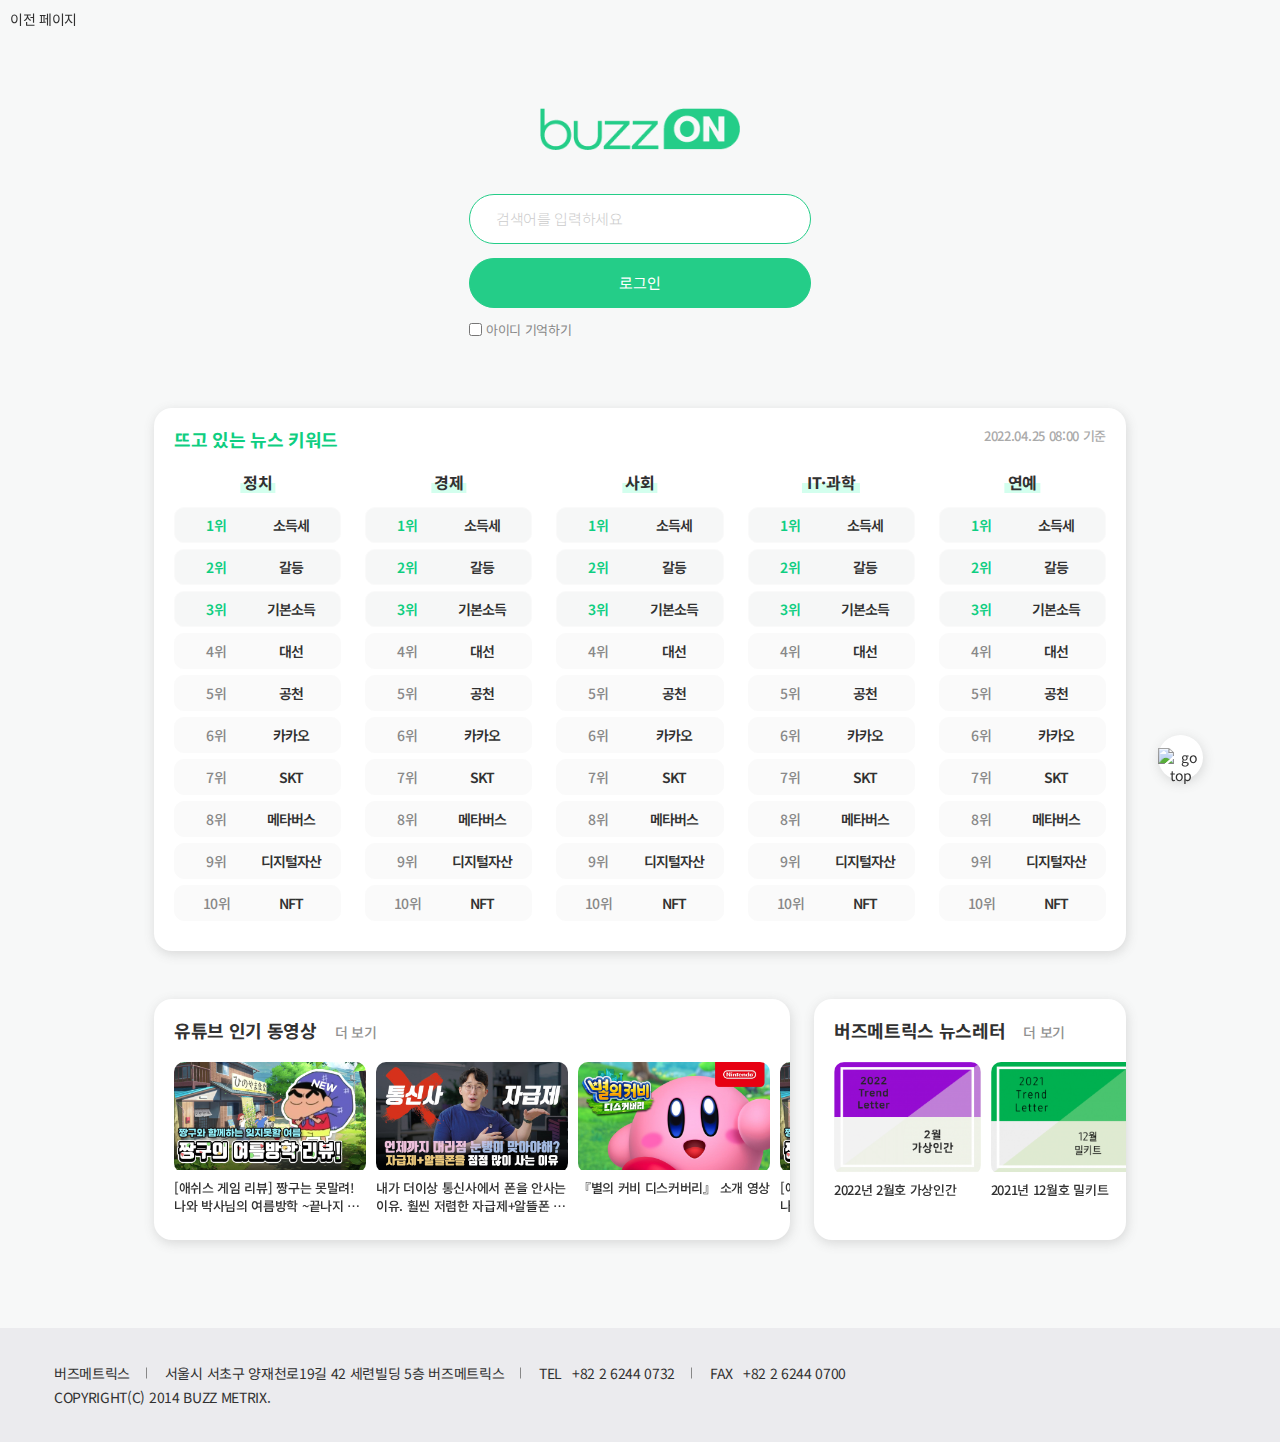
==== commit 83d3f271: "220425 월 1704 - 월요일 퇴근 전 마무리" ====
--- a/index.html
+++ b/index.html
@@ -68,6 +68,7 @@
             <div class="article-inner">
               <div class="article-title">
                 <h3>뜨고 있는 뉴스 키워드</h3>
+                <span class="title-date">2022.04.25 08:00 기준</span>
               </div>
               <div class="article-content">
                 <div id="" class="article-rank-wrap">
@@ -76,43 +77,43 @@
                       <h4>정치</h4>
                       <ul class="rank-list">
                         <li class="rank-item item-subs">
-                          <p class="item-standing">1</p>
+                          <p class="item-standing">1위</p>
                           <span class="item-keyword">소득세</span>
                         </li>
                         <li class="rank-item item-subs">
-                          <p class="item-standing">2</p>
+                          <p class="item-standing">2위</p>
                           <span class="item-keyword">갈등</span>
                         </li>
                         <li class="rank-item item-subs">
-                          <p class="item-standing">3</p>
+                          <p class="item-standing">3위</p>
                           <span class="item-keyword">기본소득</span>
                         </li>
                         <li class="rank-item item-subs">
-                          <p class="item-standing">4</p>
+                          <p class="item-standing">4위</p>
                           <span class="item-keyword">대선</span>
                         </li>
                         <li class="rank-item item-subs">
-                          <p class="item-standing">5</p>
+                          <p class="item-standing">5위</p>
                           <span class="item-keyword">공천</span>
                         </li>
                         <li class="rank-item item-subs">
-                          <p class="item-standing">6</p>
+                          <p class="item-standing">6위</p>
                           <span class="item-keyword">카카오</span>
                         </li>
                         <li class="rank-item item-subs">
-                          <p class="item-standing">7</p>
+                          <p class="item-standing">7위</p>
                           <span class="item-keyword">SKT</span>
                         </li>
                         <li class="rank-item item-subs">
-                          <p class="item-standing">8</p>
+                          <p class="item-standing">8위</p>
                           <span class="item-keyword">메타버스</span>
                         </li>
                         <li class="rank-item item-subs">
-                          <p class="item-standing">9</p>
+                          <p class="item-standing">9위</p>
                           <span class="item-keyword">디지털자산</span>
                         </li>
                         <li class="rank-item item-subs">
-                          <p class="item-standing">10</p>
+                          <p class="item-standing">10위</p>
                           <span class="item-keyword">NFT</span>
                         </li>
                       </ul>
@@ -121,43 +122,43 @@
                       <h4>경제</h4>
                       <ul class="rank-list">
                         <li class="rank-item item-subs">
-                          <p class="item-standing">1</p>
+                          <p class="item-standing">1위</p>
                           <span class="item-keyword">소득세</span>
                         </li>
                         <li class="rank-item item-subs">
-                          <p class="item-standing">2</p>
+                          <p class="item-standing">2위</p>
                           <span class="item-keyword">갈등</span>
                         </li>
                         <li class="rank-item item-subs">
-                          <p class="item-standing">3</p>
+                          <p class="item-standing">3위</p>
                           <span class="item-keyword">기본소득</span>
                         </li>
                         <li class="rank-item item-subs">
-                          <p class="item-standing">4</p>
+                          <p class="item-standing">4위</p>
                           <span class="item-keyword">대선</span>
                         </li>
                         <li class="rank-item item-subs">
-                          <p class="item-standing">5</p>
+                          <p class="item-standing">5위</p>
                           <span class="item-keyword">공천</span>
                         </li>
                         <li class="rank-item item-subs">
-                          <p class="item-standing">6</p>
+                          <p class="item-standing">6위</p>
                           <span class="item-keyword">카카오</span>
                         </li>
                         <li class="rank-item item-subs">
-                          <p class="item-standing">7</p>
+                          <p class="item-standing">7위</p>
                           <span class="item-keyword">SKT</span>
                         </li>
                         <li class="rank-item item-subs">
-                          <p class="item-standing">8</p>
+                          <p class="item-standing">8위</p>
                           <span class="item-keyword">메타버스</span>
                         </li>
                         <li class="rank-item item-subs">
-                          <p class="item-standing">9</p>
+                          <p class="item-standing">9위</p>
                           <span class="item-keyword">디지털자산</span>
                         </li>
                         <li class="rank-item item-subs">
-                          <p class="item-standing">10</p>
+                          <p class="item-standing">10위</p>
                           <span class="item-keyword">NFT</span>
                         </li>
                       </ul>
@@ -166,43 +167,43 @@
                       <h4>사회</h4>
                       <ul class="rank-list">
                         <li class="rank-item item-subs">
-                          <p class="item-standing">1</p>
+                          <p class="item-standing">1위</p>
                           <span class="item-keyword">소득세</span>
                         </li>
                         <li class="rank-item item-subs">
-                          <p class="item-standing">2</p>
+                          <p class="item-standing">2위</p>
                           <span class="item-keyword">갈등</span>
                         </li>
                         <li class="rank-item item-subs">
-                          <p class="item-standing">3</p>
+                          <p class="item-standing">3위</p>
                           <span class="item-keyword">기본소득</span>
                         </li>
                         <li class="rank-item item-subs">
-                          <p class="item-standing">4</p>
+                          <p class="item-standing">4위</p>
                           <span class="item-keyword">대선</span>
                         </li>
                         <li class="rank-item item-subs">
-                          <p class="item-standing">5</p>
+                          <p class="item-standing">5위</p>
                           <span class="item-keyword">공천</span>
                         </li>
                         <li class="rank-item item-subs">
-                          <p class="item-standing">6</p>
+                          <p class="item-standing">6위</p>
                           <span class="item-keyword">카카오</span>
                         </li>
                         <li class="rank-item item-subs">
-                          <p class="item-standing">7</p>
+                          <p class="item-standing">7위</p>
                           <span class="item-keyword">SKT</span>
                         </li>
                         <li class="rank-item item-subs">
-                          <p class="item-standing">8</p>
+                          <p class="item-standing">8위</p>
                           <span class="item-keyword">메타버스</span>
                         </li>
                         <li class="rank-item item-subs">
-                          <p class="item-standing">9</p>
+                          <p class="item-standing">9위</p>
                           <span class="item-keyword">디지털자산</span>
                         </li>
                         <li class="rank-item item-subs">
-                          <p class="item-standing">10</p>
+                          <p class="item-standing">10위</p>
                           <span class="item-keyword">NFT</span>
                         </li>
                       </ul>
@@ -211,43 +212,43 @@
                       <h4>IT·과학</h4>
                       <ul class="rank-list">
                         <li class="rank-item item-subs">
-                          <p class="item-standing">1</p>
+                          <p class="item-standing">1위</p>
                           <span class="item-keyword">소득세</span>
                         </li>
                         <li class="rank-item item-subs">
-                          <p class="item-standing">2</p>
+                          <p class="item-standing">2위</p>
                           <span class="item-keyword">갈등</span>
                         </li>
                         <li class="rank-item item-subs">
-                          <p class="item-standing">3</p>
+                          <p class="item-standing">3위</p>
                           <span class="item-keyword">기본소득</span>
                         </li>
                         <li class="rank-item item-subs">
-                          <p class="item-standing">4</p>
+                          <p class="item-standing">4위</p>
                           <span class="item-keyword">대선</span>
                         </li>
                         <li class="rank-item item-subs">
-                          <p class="item-standing">5</p>
+                          <p class="item-standing">5위</p>
                           <span class="item-keyword">공천</span>
                         </li>
                         <li class="rank-item item-subs">
-                          <p class="item-standing">6</p>
+                          <p class="item-standing">6위</p>
                           <span class="item-keyword">카카오</span>
                         </li>
                         <li class="rank-item item-subs">
-                          <p class="item-standing">7</p>
+                          <p class="item-standing">7위</p>
                           <span class="item-keyword">SKT</span>
                         </li>
                         <li class="rank-item item-subs">
-                          <p class="item-standing">8</p>
+                          <p class="item-standing">8위</p>
                           <span class="item-keyword">메타버스</span>
                         </li>
                         <li class="rank-item item-subs">
-                          <p class="item-standing">9</p>
+                          <p class="item-standing">9위</p>
                           <span class="item-keyword">디지털자산</span>
                         </li>
                         <li class="rank-item item-subs">
-                          <p class="item-standing">10</p>
+                          <p class="item-standing">10위</p>
                           <span class="item-keyword">NFT</span>
                         </li>
                       </ul>
@@ -256,43 +257,43 @@
                       <h4>연예</h4>
                       <ul class="rank-list">
                         <li class="rank-item item-subs">
-                          <p class="item-standing">1</p>
+                          <p class="item-standing">1위</p>
                           <span class="item-keyword">소득세</span>
                         </li>
                         <li class="rank-item item-subs">
-                          <p class="item-standing">2</p>
+                          <p class="item-standing">2위</p>
                           <span class="item-keyword">갈등</span>
                         </li>
                         <li class="rank-item item-subs">
-                          <p class="item-standing">3</p>
+                          <p class="item-standing">3위</p>
                           <span class="item-keyword">기본소득</span>
                         </li>
                         <li class="rank-item item-subs">
-                          <p class="item-standing">4</p>
+                          <p class="item-standing">4위</p>
                           <span class="item-keyword">대선</span>
                         </li>
                         <li class="rank-item item-subs">
-                          <p class="item-standing">5</p>
+                          <p class="item-standing">5위</p>
                           <span class="item-keyword">공천</span>
                         </li>
                         <li class="rank-item item-subs">
-                          <p class="item-standing">6</p>
+                          <p class="item-standing">6위</p>
                           <span class="item-keyword">카카오</span>
                         </li>
                         <li class="rank-item item-subs">
-                          <p class="item-standing">7</p>
+                          <p class="item-standing">7위</p>
                           <span class="item-keyword">SKT</span>
                         </li>
                         <li class="rank-item item-subs">
-                          <p class="item-standing">8</p>
+                          <p class="item-standing">8위</p>
                           <span class="item-keyword">메타버스</span>
                         </li>
                         <li class="rank-item item-subs">
-                          <p class="item-standing">9</p>
+                          <p class="item-standing">9위</p>
                           <span class="item-keyword">디지털자산</span>
                         </li>
                         <li class="rank-item item-subs">
-                          <p class="item-standing">10</p>
+                          <p class="item-standing">10위</p>
                           <span class="item-keyword">NFT</span>
                         </li>
                       </ul>
@@ -837,21 +838,21 @@
                 <span class="title-more"><a href="#">더 보기</a></span>
               </div>
               <div class="article-content">
-                <div class="article-list-wrap">
-                  <ul class="thumb-list">
-                    <li class="thumb-item">
+                <div id="buzzNewsSwpContainer" class="article-list-wrap swiper-container">
+                  <ul class="thumb-list swiper-wrapper">
+                    <li class="thumb-item swiper-slide">
                       <a href="#" class="link-area" target="_blank">
                         <div class="thumb-img"><img src="./src/img/main/buzz_2202.png" alt="버즈메트릭스 22년 02월 뉴스"></div>
                         <p class="thumb-title">2022년 2월호 가상인간</p>
                       </a>
                     </li>
-                    <li class="thumb-item">
+                    <li class="thumb-item swiper-slide">
                       <a href="#" class="link-area" target="_blank">
                         <div class="thumb-img"><img src="./src/img/main/buzz_2112.png" alt="버즈메트릭스 21년 12월 뉴스"></div>
                         <p class="thumb-title">2021년 12월호 밀키트</p>
                       </a>
                     </li>
-                    <li class="thumb-item">
+                    <li class="thumb-item swiper-slide">
                       <a href="#" class="link-area" target="_blank">
                         <div class="thumb-img"><img src="./src/img/main/buzz_2111.png" alt="버즈메트릭스 21년 11월 뉴스"></div>
                         <p class="thumb-title">2022년 2월호 숏폼</p>
--- a/src/css/style.css
+++ b/src/css/style.css
@@ -92,7 +92,7 @@
 }
 .content-article .article-title {
   position: relative;
-  margin-bottom: 16px;
+  margin-bottom: 20px;
 }
 .content-article .article-title > h3,
 .content-article .article-title > .title-more {
@@ -104,6 +104,10 @@
   font-family: "Spoqa Han Sans Neo", "Noto Sans KR", Apple Gothic, "sans-serif";
   transform: skew(-0.01deg);
 }
+.content-article.article-keyword-news .article-title > h3 {
+  /* color: #24cd88; */
+  color: #0ece81;
+}
 .content-article .article-title > .title-more {
   margin-left: 14px;
   font-size: 14px;
@@ -111,9 +115,13 @@
   color: #919191;
 }
 .content-article .article-title > .title-date {
-  float: right;
+  /* float: right; */
+  display: inline-block;
+  margin-left: 14px;
   vertical-align: middle;
-  color: #888;
+  font-size: 13px;
+  font-weight: 500;
+  color: #aaa;
 }
 #main .content-article.width-2-1 {
   width: calc(50% - 12px);
@@ -320,8 +328,8 @@
   box-sizing: border-box;
 }
 #main.intro-page {
-  /* width: 1000px; */
-  /* padding: 12vh 14px 0; */
+  width: 1000px;
+  padding: 12vh 14px 0;
 }
 
 /** INTRO PAGE **/
@@ -583,7 +591,7 @@
   text-align: center;
 }
 .chart-info-area .chart-info-list {
-  padding: 14px 0 8px;
+  /* padding: 14px 0 8px; */
   font-size: 0;
 }
 .chart-info-area .info-item {
@@ -594,6 +602,12 @@
 .chart-info-area .info-item:first-child {
   width: 32%;
   border-right: 1px solid #ddd;
+}
+.chart-info-area .info-item:nth-child(n + 2):nth-child(-n + 3) {
+  width: 18%;
+}
+.chart-info-area .info-item:nth-child(n + 4):nth-child(-n + 5) {
+  width: 16%;
 }
 .chart-info-area .info-item:last-child {
   margin-right: 0;
@@ -611,11 +625,19 @@
   color: #919191;
   vertical-align: middle;
 }
+.chart-info-area .info-item:first-child > .item-title {
+  font-size: 18px;
+  color: #0ece81;
+}
 .chart-info-area .info-item > .item-num {
   margin-top: 4px;
   font-family: "Spoqa Han Sans Neo", "Noto Sans KR", Apple Gothic, "sans-serif";
   font-size: 22px;
   font-weight: 600;
+}
+.chart-info-area .info-item:first-child > .item-num {
+  /* color: #0ece81; */
+  font-size: 24px;
 }
 
 /* CONTENT PAGE >> channel details article */
@@ -1017,7 +1039,7 @@
   justify-content: space-between;
 }
 .article-keyword-news .article-rank-wrap .trend-rank-wrap {
-  gap: 20px;
+  gap: 24px;
 }
 .article-keyword-news .trend-rank-wrap .trend-rank-list {
   width: 20%;
@@ -1028,10 +1050,29 @@
   text-align: center;
 }
 .trend-rank-wrap .trend-rank-list > h4 {
-  margin-bottom: 8px;
+  display: inline-block;
+  position: relative;
+  margin-bottom: 14px;
   font-size: 16px;
   font-weight: 700;
-  color: #24cd88;
+  /* color: #24cd88; */
+  z-index: 10;
+}
+.trend-rank-wrap .trend-rank-list > h4:after {
+  content: "";
+  display: block;
+  position: absolute;
+  bottom: 0;
+  left: 50%;
+  transform: translateX(-50%);
+  width: 120%;
+  height: 10px;
+  background-color: #b6ffe2;
+  opacity: 0.6;
+  z-index: -1;
+}
+.article-keyword-news .trend-rank-list > h4 {
+  /* text-align: left; */
 }
 .trend-rank-list .rank-list > .rank-item.item-title {
   font-weight: 400;
@@ -1040,7 +1081,13 @@
   white-space: nowrap;
 }
 .article-keyword-news .trend-rank-list .rank-list > .rank-item.item-subs {
-  padding: 0 14px;
+  padding: 0 8px;
+}
+.article-keyword-news
+  .trend-rank-list
+  .rank-list
+  > .rank-item:nth-child(n + 1):nth-child(-n + 3) {
+  background-color: #f6f7f7;
 }
 .article-keyword-news
   .trend-rank-list
@@ -1048,9 +1095,20 @@
   > .rank-item
   > .item-standing {
   width: 45%;
+  color: #888;
+}
+.article-keyword-news
+  .trend-rank-list
+  .rank-list
+  > .rank-item:nth-child(n + 1):nth-child(-n + 3)
+  > .item-standing {
+  /* color: #24cd88; */
+  color: #0ece81;
+  font-weight: 600;
 }
 .article-keyword-news .trend-rank-list .rank-list > .rank-item > .item-keyword {
   width: 55%;
+  font-weight: 600;
   letter-spacing: -0.05rem;
   white-space: nowrap;
 }
@@ -1067,6 +1125,7 @@
   > .rank-item
   > .item-keyword {
   width: 36%;
+  font-weight: 600;
   letter-spacing: -0.05rem;
   white-space: nowrap;
 }
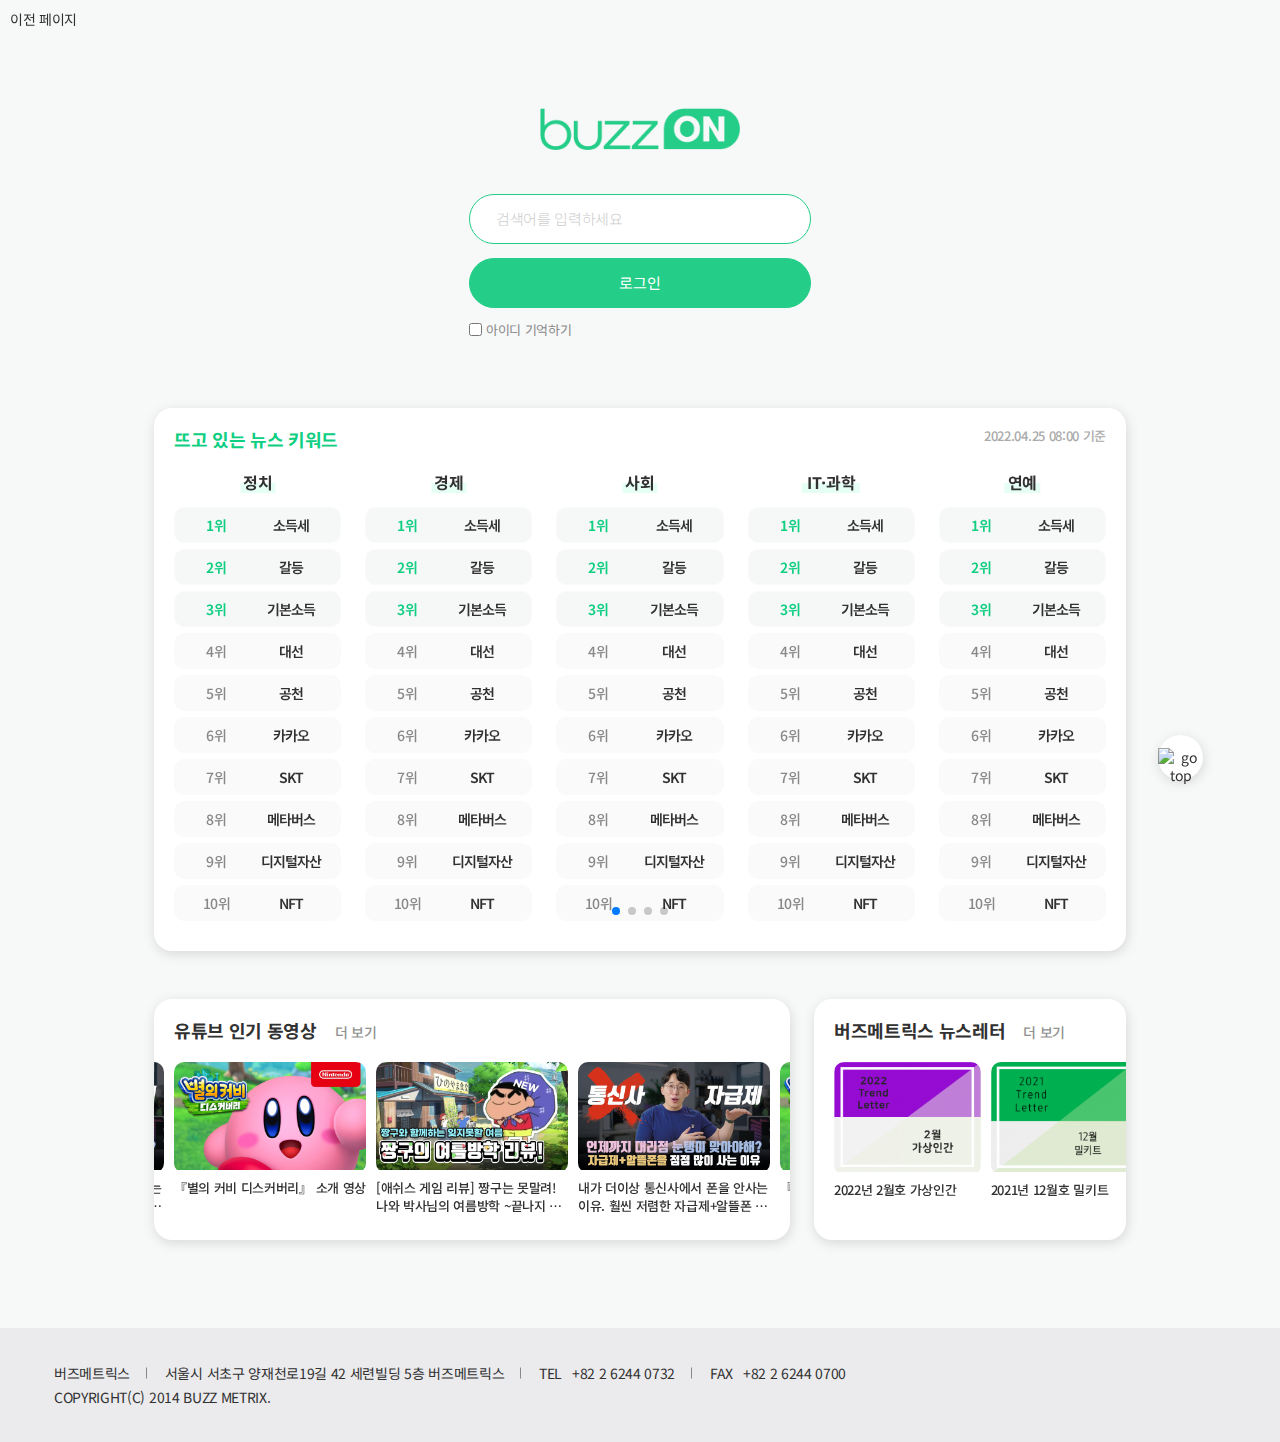
==== commit 721d5b2a: "220428 목 1008" ====
--- a/index.html
+++ b/index.html
@@ -71,9 +71,10 @@
                 <span class="title-date">2022.04.25 08:00 기준</span>
               </div>
               <div class="article-content">
-                <div id="" class="article-rank-wrap">
-                  <div class="trend-rank-wrap">
-                    <div class="trend-rank-list">
+                <div id="idxTrdSwpContainer" class="article-rank-wrap index-trend-rank swiper-container">
+                  <div class="swiper-pagination"></div>
+                  <ul class="trend-rank-wrap swiper-wrapper">
+                    <li class="trend-rank-list politics-list swiper-slide">
                       <h4>정치</h4>
                       <ul class="rank-list">
                         <li class="rank-item item-subs">
@@ -117,8 +118,8 @@
                           <span class="item-keyword">NFT</span>
                         </li>
                       </ul>
-                    </div>
-                    <div class="trend-rank-list">
+                    </li>
+                    <li class="trend-rank-list economy-list swiper-slide">
                       <h4>경제</h4>
                       <ul class="rank-list">
                         <li class="rank-item item-subs">
@@ -162,8 +163,8 @@
                           <span class="item-keyword">NFT</span>
                         </li>
                       </ul>
-                    </div>
-                    <div class="trend-rank-list">
+                    </li>
+                    <li class="trend-rank-list society-list swiper-slide">
                       <h4>사회</h4>
                       <ul class="rank-list">
                         <li class="rank-item item-subs">
@@ -207,8 +208,8 @@
                           <span class="item-keyword">NFT</span>
                         </li>
                       </ul>
-                    </div>
-                    <div class="trend-rank-list">
+                    </li>
+                    <li class="trend-rank-list science-list swiper-slide">
                       <h4>IT·과학</h4>
                       <ul class="rank-list">
                         <li class="rank-item item-subs">
@@ -252,8 +253,8 @@
                           <span class="item-keyword">NFT</span>
                         </li>
                       </ul>
-                    </div>
-                    <div class="trend-rank-list">
+                    </li>
+                    <li class="trend-rank-list entertainment-list swiper-slide">
                       <h4>연예</h4>
                       <ul class="rank-list">
                         <li class="rank-item item-subs">
@@ -297,7 +298,11 @@
                           <span class="item-keyword">NFT</span>
                         </li>
                       </ul>
-                    </div>
+                    </li>
+                  </ul>
+                  <div class="slide-btn-wrap">
+                    <p id="idxtrdPrev" class="slide-btn slide-left swiper-button-prev"></p>
+                    <p id="idxtrdNext" class="slide-btn slide-right swiper-button-next"></p>
                   </div>
                 </div>
               </div>
@@ -855,10 +860,20 @@
                     <li class="thumb-item swiper-slide">
                       <a href="#" class="link-area" target="_blank">
                         <div class="thumb-img"><img src="./src/img/main/buzz_2111.png" alt="버즈메트릭스 21년 11월 뉴스"></div>
-                        <p class="thumb-title">2022년 2월호 숏폼</p>
+                        <p class="thumb-title">2022년 11월호 숏폼</p>
+                      </a>
+                    </li>
+                    <li class="thumb-item swiper-slide">
+                      <a href="#" class="link-area" target="_blank">
+                        <div class="thumb-img"><img src="./src/img/main/buzz_2111.png" alt="버즈메트릭스 21년 11월 뉴스"></div>
+                        <p class="thumb-title">2022년 10월호 숏폼</p>
                       </a>
                     </li>
                   </ul>
+                  <!-- <div class="slide-btn-wrap">
+                    <p id="buzzNewsPrev" class="slide-btn slide-left swiper-button-prev"></p>
+                    <p id="buzzNewsNext" class="slide-btn slide-right swiper-button-next"></p>
+                  </div> -->
                 </div>
               </div>
             </div>
--- a/src/css/style.css
+++ b/src/css/style.css
@@ -5,6 +5,7 @@
 @import url("./font-embedded.css");
 @import url("./common.css");
 @import url("./layout.css");
+@import url("./lib.css");
 
 /** SAMPLE **/
 .chart-dummy.engagement {
@@ -1039,26 +1040,35 @@
   justify-content: space-between;
 }
 .article-keyword-news .article-rank-wrap .trend-rank-wrap {
-  gap: 24px;
+  /* gap: 24px; */
 }
 .article-keyword-news .trend-rank-wrap .trend-rank-list {
   width: 20%;
   text-align: center;
 }
 .article-keyword-trend .trend-rank-wrap .trend-rank-list {
-  width: 230px;
-  text-align: center;
-}
-.trend-rank-wrap .trend-rank-list > h4 {
+  /* width: 230px; */
+  /* text-align: center; */
+  text-align: left;
+}
+.trend-rank-wrap .trend-rank-list > .trend-rank-title {
+}
+.trend-rank-wrap .trend-rank-list h4 {
   display: inline-block;
   position: relative;
   margin-bottom: 14px;
   font-size: 16px;
   font-weight: 700;
-  /* color: #24cd88; */
   z-index: 10;
 }
-.trend-rank-wrap .trend-rank-list > h4:after {
+.trend-rank-wrap .trend-rank-list .trend-term {
+  float: right;
+  margin-top: 2px;
+  font-size: 13px;
+  font-weight: 500;
+  color: #aaa;
+}
+.trend-rank-wrap .trend-rank-list h4:after {
   content: "";
   display: block;
   position: absolute;
@@ -1068,7 +1078,7 @@
   width: 120%;
   height: 10px;
   background-color: #b6ffe2;
-  opacity: 0.6;
+  opacity: 0.35;
   z-index: -1;
 }
 .article-keyword-news .trend-rank-list > h4 {
@@ -1112,6 +1122,10 @@
   letter-spacing: -0.05rem;
   white-space: nowrap;
 }
+.article-keyword-news .slide-btn-wrap {
+  display: none;
+}
+
 .article-keyword-trend
   .trend-rank-list
   .rank-list
@@ -1575,6 +1589,12 @@
   }
 }
 
+@media all and (max-width: 680px) {
+  .article-keyword-news .slide-btn-wrap {
+    display: block;
+  }
+}
+
 @media all and (max-width: 480px) {
   /** SAMPLE **/
   .chart-dummy.engagement {
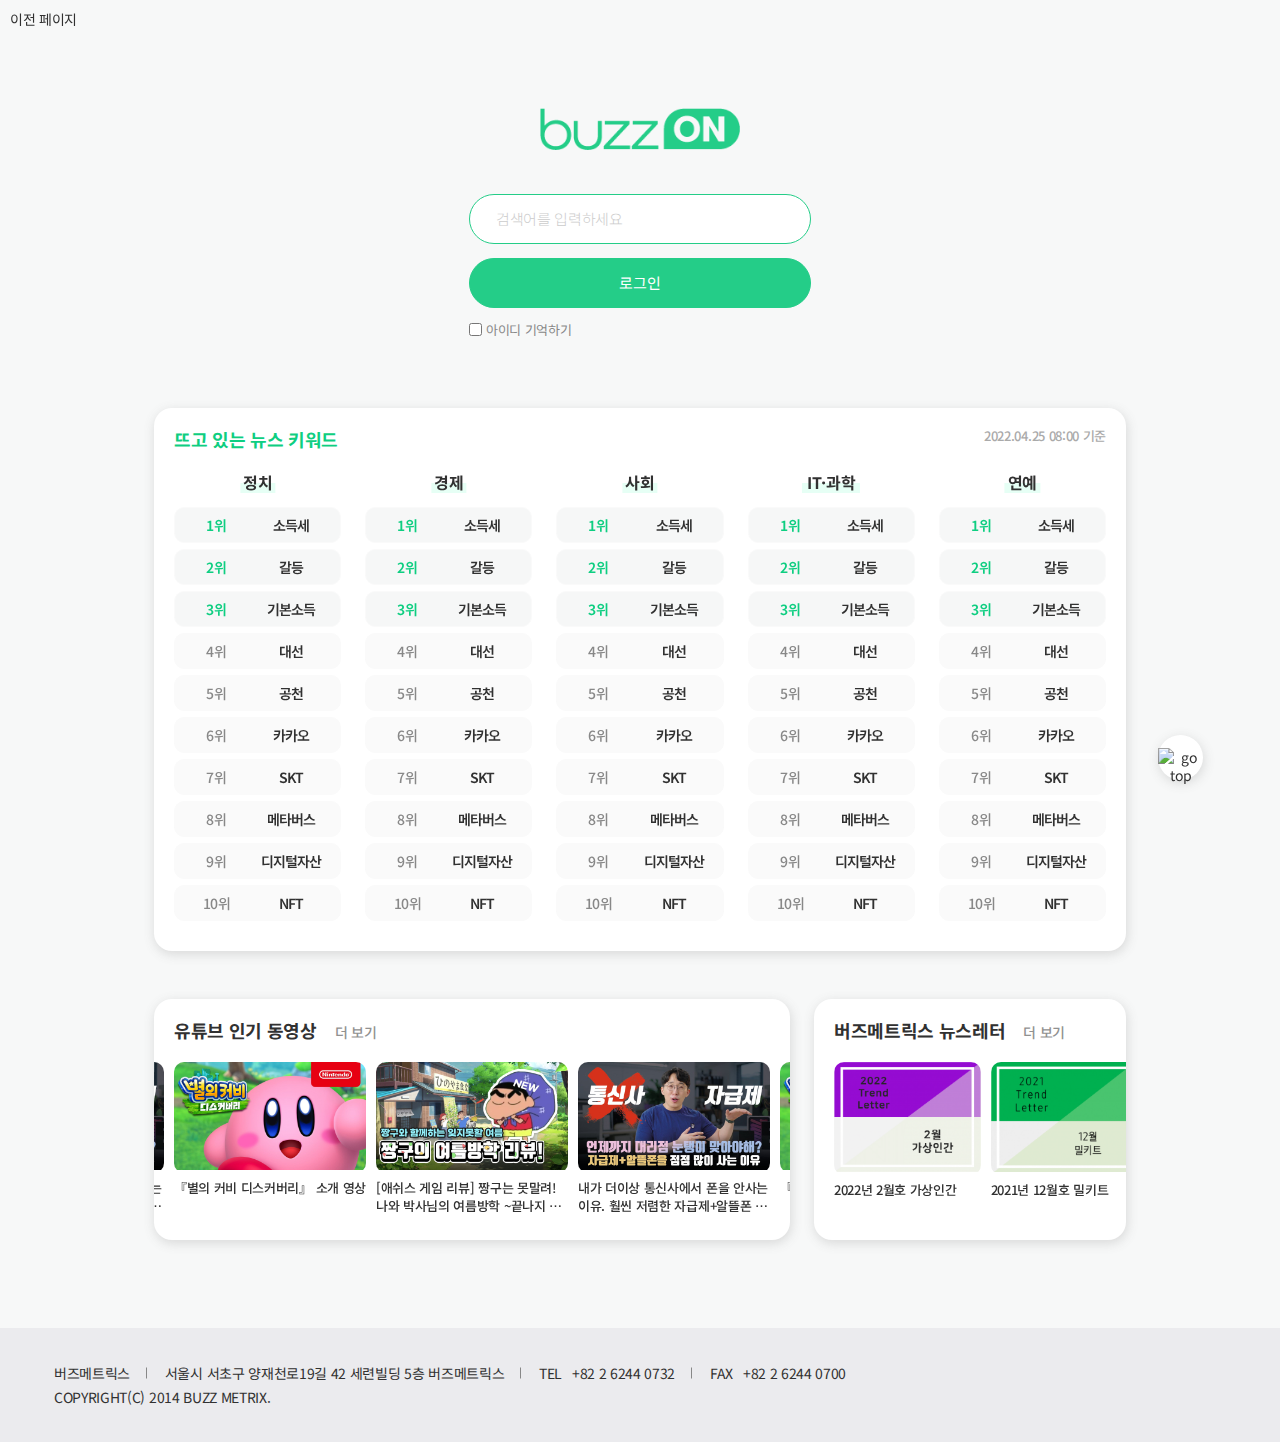
==== commit 7a9e945f: "220428 목 1406 - index.html > 뜨고 있는 뉴스 > custom pagination title 추가" ====
--- a/index.html
+++ b/index.html
@@ -72,7 +72,7 @@
               </div>
               <div class="article-content">
                 <div id="idxTrdSwpContainer" class="article-rank-wrap index-trend-rank swiper-container">
-                  <div class="swiper-pagination"></div>
+                  <div id="idxTrdSwpPagination" class="swiper-pagination"></div>
                   <ul class="trend-rank-wrap swiper-wrapper">
                     <li class="trend-rank-list politics-list swiper-slide">
                       <h4>정치</h4>
--- a/src/css/style.css
+++ b/src/css/style.css
@@ -1033,6 +1033,35 @@
   padding: 0 36px;
   box-sizing: border-box;
 }
+
+.article-keyword-news .swiper-pagination#idxTrdSwpPagination {
+  display: none;
+  position: relative;
+  bottom: unset;
+  margin-bottom: 18px;
+}
+#idxTrdSwpPagination .swiper-pagination-bullet {
+  display: inline-block;
+  width: auto;
+  height: auto;
+  padding: 3px 10px 2px;
+  /* margin: 0 6px; */
+  border: 1px solid #f1f1f1;
+  border-radius: 20px;
+  background-color: rgba(255, 255, 255, 0);
+  color: #bbb;
+  opacity: 1;
+  font-size: 14px;
+  font-weight: 500;
+  letter-spacing: 0;
+}
+#idxTrdSwpPagination .swiper-pagination-bullet-active {
+  border: 1px solid #24cd88;
+  background-color: #24cd88;
+  color: #fff;
+  /* font-weight: 500; */
+}
+
 .article-keyword-news .article-rank-wrap .trend-rank-wrap,
 .article-keyword-trend .article-rank-wrap .trend-rank-wrap {
   display: flex;
@@ -1590,16 +1619,18 @@
 }
 
 @media all and (max-width: 680px) {
+  .article-keyword-news .swiper-pagination#idxTrdSwpPagination {
+    display: block;
+  }
   .article-keyword-news .slide-btn-wrap {
     display: block;
   }
+  .article-keyword-news .trend-rank-wrap .trend-rank-list h4 {
+    display: none;
+  }
 }
 
 @media all and (max-width: 480px) {
-  /** SAMPLE **/
-  .chart-dummy.engagement {
-  }
-
   .pc-section {
     display: none;
   }
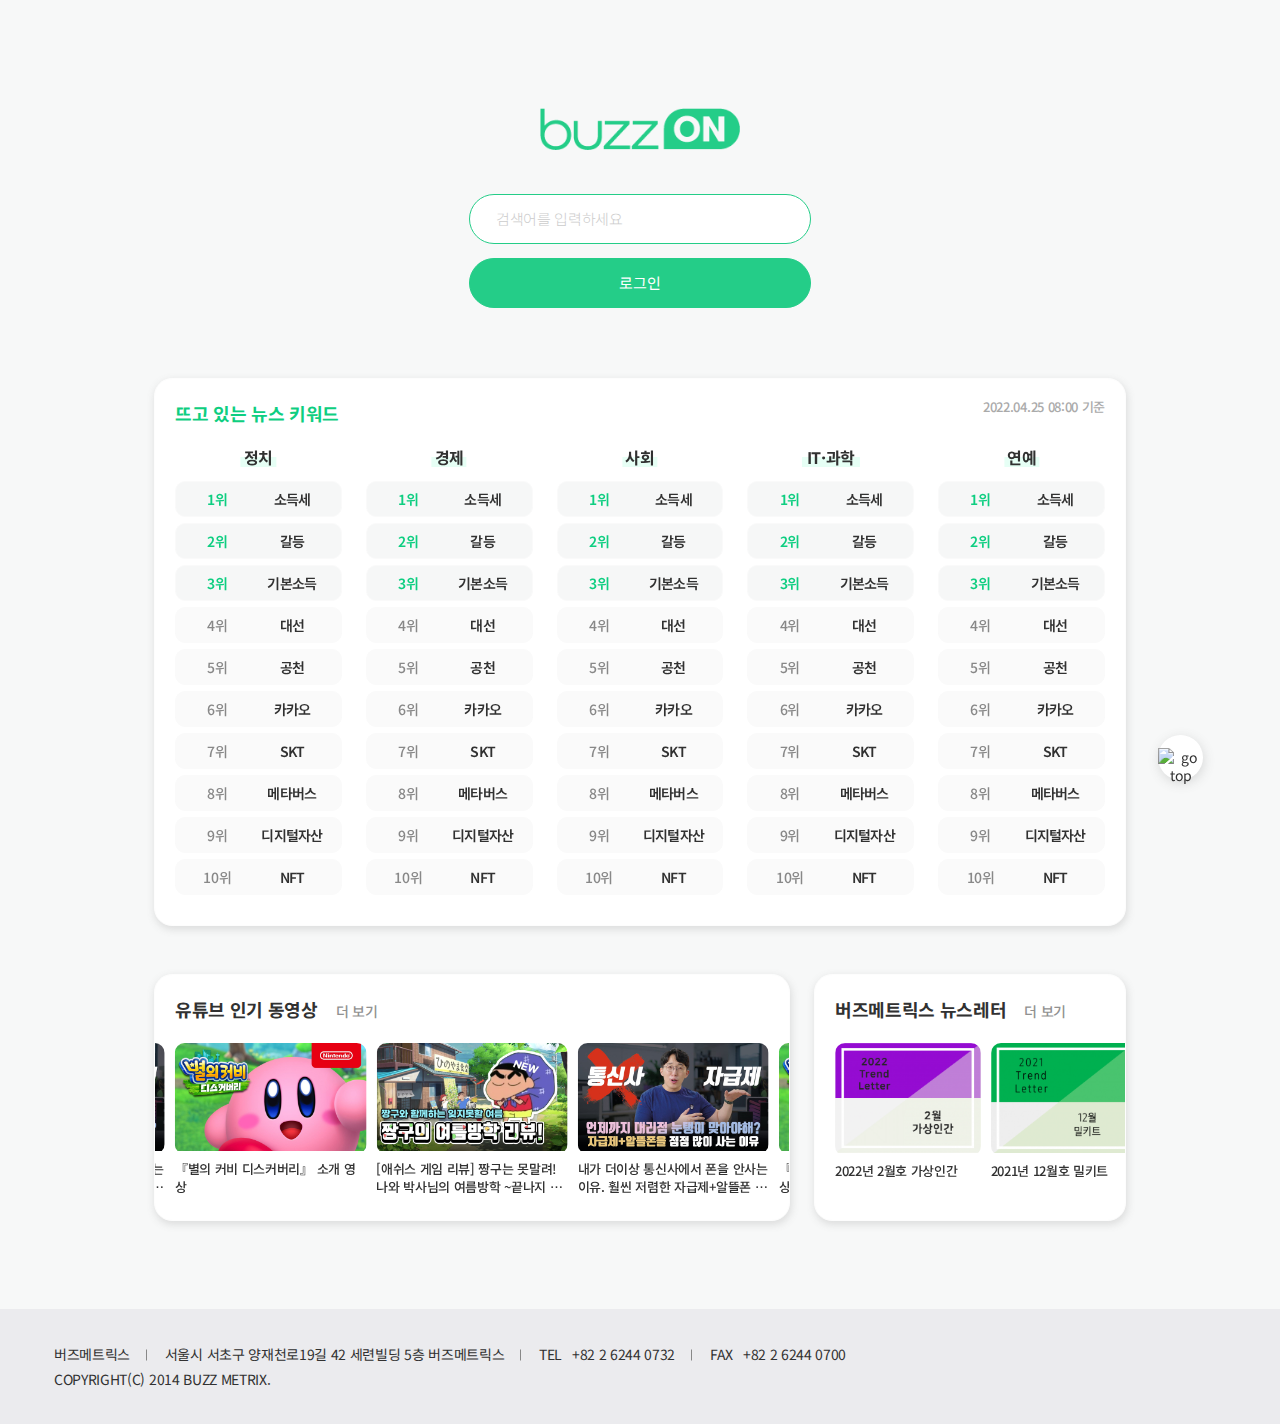
==== commit de14898e: "220704 월 1548" ====
--- a/index.html
+++ b/index.html
@@ -27,17 +27,14 @@
     </div>
 
     <div id="main" class="intro-page">
-      <div class="extra-key" style="position:fixed;top:10px;left:10px"><a href="./index_old.html">이전 페이지</a></div>
       <section class="intro-section">
         <div class="section-inner">
-          <!-- <div class="section-wrap-inner flex-center"> -->
-          <!-- <div class="section-wrap-inner"> -->
           <div class="section-content">
             <h1 class="logo"><a href="./now.html"><img src="./src/img/common/logo.png" alt="buzzON logo"></a></h1>
             <div class="intro-search">
               <input type="text" id="introSearch" placeholder="검색어를 입력하세요">
               <!-- <label for="introSearch">검색어를 입력하세요</label> -->
-              <p class="search-btn"></p>
+              <p class="search-btn"><a href="./now.html"></a></p>
             </div>
 
             <div class="intro-login">
@@ -45,20 +42,14 @@
               <button id="introLogout" class="logout-btn">로그아웃</button>
             </div>
 
-            <div class="intro-login-option clearFix">
-              <p class="id-remember">
-                <input id="idRemember" type="checkbox">
-                <label for="idRemember">아이디 기억하기</label>
-              </p>
-              <!-- <p class="find-user-info">
-                <a href="#">아이디/비밀번호 찾기</a>
-              </p>
-              <p class="join-us">
-                <a id="joinUs" href="#">회원가입</a>
-              </p> -->
+            <!-- 로그인 후 addClass .now-on으로 활성화 -->
+            <div class="user-area">
+              <a href="./userPreset.html" class="link-area">
+                <p class="user-profile"></p>
+                <span class="user-name">야무진진눈깨비</span>
+              </a>
             </div>
           </div>
-          <!-- </div> -->
         </div>
       </section>
 
@@ -311,467 +302,14 @@
         </div>
       </section>
 
-      <!--section class="content-section intro-keyword-section">
-        <div class="section-inner">
-          <article class="content-article article-keyword-now intro-keyword-now">
-            <div class="article-inner">
-              <div class="article-title">
-                <h3><b class="txt-gr">뜨고 있는 뉴스</b> 키워드</h3>
-                <span class="title-date">22.02.22일 기준</span>
-              </div>
-              <div class="article-content">
-                <div class="article-rank-wrap">
-                  <ul class="rank-list">
-                    <li class="rank-item">
-                      <a href="#" class="link-area" target="_blank">
-                        <p class="item-standing">1위</p>
-                        <span class="item-title">소득세</span>
-                      </a>
-                    </li>
-                    <li class="rank-item">
-                      <a href="#" class="link-area" target="_blank">
-                        <p class="item-standing">2위</p>
-                        <span class="item-title">갈등</span>
-                      </a>
-                    </li>
-                    <li class="rank-item">
-                      <a href="#" class="link-area" target="_blank">
-                        <p class="item-standing">3위</p>
-                        <span class="item-title">기본소득</span>
-                      </a>
-                    </li>
-                    <li class="rank-item">
-                      <a href="#" class="link-area" target="_blank">
-                        <p class="item-standing">4위</p>
-                        <span class="item-title">대선</span>
-                      </a>
-                    </li>
-                    <li class="rank-item">
-                      <a href="#" class="link-area" target="_blank">
-                        <p class="item-standing">5위</p>
-                        <span class="item-title">공천</span>
-                      </a>
-                    </li>
-                    <li class="rank-item">
-                      <a href="#" class="link-area" target="_blank">
-                        <p class="item-standing">6위</p>
-                        <span class="item-title">카카오</span>
-                      </a>
-                    </li>
-                    <li class="rank-item">
-                      <a href="#" class="link-area" target="_blank">
-                        <p class="item-standing">7위</p>
-                        <span class="item-title">SKT</span>
-                      </a>
-                    </li>
-                    <li class="rank-item">
-                      <a href="#" class="link-area" target="_blank">
-                        <p class="item-standing">8위</p>
-                        <span class="item-title">메타버스</span>
-                      </a>
-                    </li>
-                    <li class="rank-item">
-                      <a href="#" class="link-area" target="_blank">
-                        <p class="item-standing">9위</p>
-                        <span class="item-title">디지털자산</span>
-                      </a>
-                    </li>
-                    <li class="rank-item">
-                      <a href="#" class="link-area" target="_blank">
-                        <p class="item-standing">10위</p>
-                        <span class="item-title">NFT</span>
-                      </a>
-                    </li>
-                  </ul>
-                </div>
-              </div>
-            </div>
-          </article>
-        </div>
-      </section -->
-
-      <!-- section class="content-section intro-keyword-section">
-        <div class="section-inner">
-          <article class="content-article article-keyword-now intro-keyword-now width-5-1">
-            <div class="article-inner">
-              <div class="article-title">
-                <h3><b class="txt-gr">뜨고 있는 뉴스</b> 키워드</h3>
-                <span class="title-date">22.02.22일 기준</span>
-              </div>
-              <div class="article-content">
-                <div class="article-rank-wrap">
-                  <ul class="rank-list">
-                    <li class="rank-item">
-                      <a href="#" class="link-area" target="_blank">
-                        <p class="item-standing">1위</p>
-                        <span class="item-title">소득세</span>
-                      </a>
-                    </li>
-                    <li class="rank-item">
-                      <a href="#" class="link-area" target="_blank">
-                        <p class="item-standing">2위</p>
-                        <span class="item-title">갈등</span>
-                      </a>
-                    </li>
-                    <li class="rank-item">
-                      <a href="#" class="link-area" target="_blank">
-                        <p class="item-standing">3위</p>
-                        <span class="item-title">기본소득</span>
-                      </a>
-                    </li>
-                    <li class="rank-item">
-                      <a href="#" class="link-area" target="_blank">
-                        <p class="item-standing">4위</p>
-                        <span class="item-title">대선</span>
-                      </a>
-                    </li>
-                    <li class="rank-item">
-                      <a href="#" class="link-area" target="_blank">
-                        <p class="item-standing">5위</p>
-                        <span class="item-title">공천</span>
-                      </a>
-                    </li>
-                    <li class="rank-item">
-                      <a href="#" class="link-area" target="_blank">
-                        <p class="item-standing">6위</p>
-                        <span class="item-title">카카오</span>
-                      </a>
-                    </li>
-                    <li class="rank-item">
-                      <a href="#" class="link-area" target="_blank">
-                        <p class="item-standing">7위</p>
-                        <span class="item-title">SKT</span>
-                      </a>
-                    </li>
-                    <li class="rank-item">
-                      <a href="#" class="link-area" target="_blank">
-                        <p class="item-standing">8위</p>
-                        <span class="item-title">메타버스</span>
-                      </a>
-                    </li>
-                    <li class="rank-item">
-                      <a href="#" class="link-area" target="_blank">
-                        <p class="item-standing">9위</p>
-                        <span class="item-title">디지털자산</span>
-                      </a>
-                    </li>
-                    <li class="rank-item">
-                      <a href="#" class="link-area" target="_blank">
-                        <p class="item-standing">10위</p>
-                        <span class="item-title">NFT</span>
-                      </a>
-                    </li>
-                  </ul>
-                </div>
-              </div>
-            </div>
-          </article>
-          <article class="content-article article-keyword-now intro-keyword-now width-5-1">
-            <div class="article-inner">
-              <div class="article-title">
-                <h3><b class="txt-gr">뜨고 있는 뉴스</b> 키워드</h3>
-                <span class="title-date">22.02.22일 기준</span>
-              </div>
-              <div class="article-content">
-                <div class="article-rank-wrap">
-                  <ul class="rank-list">
-                    <li class="rank-item">
-                      <a href="#" class="link-area" target="_blank">
-                        <p class="item-standing">1위</p>
-                        <span class="item-title">소득세</span>
-                      </a>
-                    </li>
-                    <li class="rank-item">
-                      <a href="#" class="link-area" target="_blank">
-                        <p class="item-standing">2위</p>
-                        <span class="item-title">갈등</span>
-                      </a>
-                    </li>
-                    <li class="rank-item">
-                      <a href="#" class="link-area" target="_blank">
-                        <p class="item-standing">3위</p>
-                        <span class="item-title">기본소득</span>
-                      </a>
-                    </li>
-                    <li class="rank-item">
-                      <a href="#" class="link-area" target="_blank">
-                        <p class="item-standing">4위</p>
-                        <span class="item-title">대선</span>
-                      </a>
-                    </li>
-                    <li class="rank-item">
-                      <a href="#" class="link-area" target="_blank">
-                        <p class="item-standing">5위</p>
-                        <span class="item-title">공천</span>
-                      </a>
-                    </li>
-                    <li class="rank-item">
-                      <a href="#" class="link-area" target="_blank">
-                        <p class="item-standing">6위</p>
-                        <span class="item-title">카카오</span>
-                      </a>
-                    </li>
-                    <li class="rank-item">
-                      <a href="#" class="link-area" target="_blank">
-                        <p class="item-standing">7위</p>
-                        <span class="item-title">SKT</span>
-                      </a>
-                    </li>
-                    <li class="rank-item">
-                      <a href="#" class="link-area" target="_blank">
-                        <p class="item-standing">8위</p>
-                        <span class="item-title">메타버스</span>
-                      </a>
-                    </li>
-                    <li class="rank-item">
-                      <a href="#" class="link-area" target="_blank">
-                        <p class="item-standing">9위</p>
-                        <span class="item-title">디지털자산</span>
-                      </a>
-                    </li>
-                    <li class="rank-item">
-                      <a href="#" class="link-area" target="_blank">
-                        <p class="item-standing">10위</p>
-                        <span class="item-title">NFT</span>
-                      </a>
-                    </li>
-                  </ul>
-                </div>
-              </div>
-            </div>
-          </article>
-          <article class="content-article article-keyword-now intro-keyword-now width-5-1">
-            <div class="article-inner">
-              <div class="article-title">
-                <h3><b class="txt-gr">뜨고 있는 뉴스</b> 키워드</h3>
-                <span class="title-date">22.02.22일 기준</span>
-              </div>
-              <div class="article-content">
-                <div class="article-rank-wrap">
-                  <ul class="rank-list">
-                    <li class="rank-item">
-                      <a href="#" class="link-area" target="_blank">
-                        <p class="item-standing">1위</p>
-                        <span class="item-title">소득세</span>
-                      </a>
-                    </li>
-                    <li class="rank-item">
-                      <a href="#" class="link-area" target="_blank">
-                        <p class="item-standing">2위</p>
-                        <span class="item-title">갈등</span>
-                      </a>
-                    </li>
-                    <li class="rank-item">
-                      <a href="#" class="link-area" target="_blank">
-                        <p class="item-standing">3위</p>
-                        <span class="item-title">기본소득</span>
-                      </a>
-                    </li>
-                    <li class="rank-item">
-                      <a href="#" class="link-area" target="_blank">
-                        <p class="item-standing">4위</p>
-                        <span class="item-title">대선</span>
-                      </a>
-                    </li>
-                    <li class="rank-item">
-                      <a href="#" class="link-area" target="_blank">
-                        <p class="item-standing">5위</p>
-                        <span class="item-title">공천</span>
-                      </a>
-                    </li>
-                    <li class="rank-item">
-                      <a href="#" class="link-area" target="_blank">
-                        <p class="item-standing">6위</p>
-                        <span class="item-title">카카오</span>
-                      </a>
-                    </li>
-                    <li class="rank-item">
-                      <a href="#" class="link-area" target="_blank">
-                        <p class="item-standing">7위</p>
-                        <span class="item-title">SKT</span>
-                      </a>
-                    </li>
-                    <li class="rank-item">
-                      <a href="#" class="link-area" target="_blank">
-                        <p class="item-standing">8위</p>
-                        <span class="item-title">메타버스</span>
-                      </a>
-                    </li>
-                    <li class="rank-item">
-                      <a href="#" class="link-area" target="_blank">
-                        <p class="item-standing">9위</p>
-                        <span class="item-title">디지털자산</span>
-                      </a>
-                    </li>
-                    <li class="rank-item">
-                      <a href="#" class="link-area" target="_blank">
-                        <p class="item-standing">10위</p>
-                        <span class="item-title">NFT</span>
-                      </a>
-                    </li>
-                  </ul>
-                </div>
-              </div>
-            </div>
-          </article>
-          <article class="content-article article-keyword-now intro-keyword-now width-5-1">
-            <div class="article-inner">
-              <div class="article-title">
-                <h3><b class="txt-gr">뜨고 있는 뉴스</b> 키워드</h3>
-                <span class="title-date">22.02.22일 기준</span>
-              </div>
-              <div class="article-content">
-                <div class="article-rank-wrap">
-                  <ul class="rank-list">
-                    <li class="rank-item">
-                      <a href="#" class="link-area" target="_blank">
-                        <p class="item-standing">1위</p>
-                        <span class="item-title">소득세</span>
-                      </a>
-                    </li>
-                    <li class="rank-item">
-                      <a href="#" class="link-area" target="_blank">
-                        <p class="item-standing">2위</p>
-                        <span class="item-title">갈등</span>
-                      </a>
-                    </li>
-                    <li class="rank-item">
-                      <a href="#" class="link-area" target="_blank">
-                        <p class="item-standing">3위</p>
-                        <span class="item-title">기본소득</span>
-                      </a>
-                    </li>
-                    <li class="rank-item">
-                      <a href="#" class="link-area" target="_blank">
-                        <p class="item-standing">4위</p>
-                        <span class="item-title">대선</span>
-                      </a>
-                    </li>
-                    <li class="rank-item">
-                      <a href="#" class="link-area" target="_blank">
-                        <p class="item-standing">5위</p>
-                        <span class="item-title">공천</span>
-                      </a>
-                    </li>
-                    <li class="rank-item">
-                      <a href="#" class="link-area" target="_blank">
-                        <p class="item-standing">6위</p>
-                        <span class="item-title">카카오</span>
-                      </a>
-                    </li>
-                    <li class="rank-item">
-                      <a href="#" class="link-area" target="_blank">
-                        <p class="item-standing">7위</p>
-                        <span class="item-title">SKT</span>
-                      </a>
-                    </li>
-                    <li class="rank-item">
-                      <a href="#" class="link-area" target="_blank">
-                        <p class="item-standing">8위</p>
-                        <span class="item-title">메타버스</span>
-                      </a>
-                    </li>
-                    <li class="rank-item">
-                      <a href="#" class="link-area" target="_blank">
-                        <p class="item-standing">9위</p>
-                        <span class="item-title">디지털자산</span>
-                      </a>
-                    </li>
-                    <li class="rank-item">
-                      <a href="#" class="link-area" target="_blank">
-                        <p class="item-standing">10위</p>
-                        <span class="item-title">NFT</span>
-                      </a>
-                    </li>
-                  </ul>
-                </div>
-              </div>
-            </div>
-          </article>
-          <article class="content-article article-keyword-now intro-keyword-now width-5-1">
-            <div class="article-inner">
-              <div class="article-title">
-                <h3><b class="txt-gr">뜨고 있는 뉴스</b> 키워드</h3>
-                <span class="title-date">22.02.22일 기준</span>
-              </div>
-              <div class="article-content">
-                <div class="article-rank-wrap">
-                  <ul class="rank-list">
-                    <li class="rank-item">
-                      <a href="#" class="link-area" target="_blank">
-                        <p class="item-standing">1위</p>
-                        <span class="item-title">소득세</span>
-                      </a>
-                    </li>
-                    <li class="rank-item">
-                      <a href="#" class="link-area" target="_blank">
-                        <p class="item-standing">2위</p>
-                        <span class="item-title">갈등</span>
-                      </a>
-                    </li>
-                    <li class="rank-item">
-                      <a href="#" class="link-area" target="_blank">
-                        <p class="item-standing">3위</p>
-                        <span class="item-title">기본소득</span>
-                      </a>
-                    </li>
-                    <li class="rank-item">
-                      <a href="#" class="link-area" target="_blank">
-                        <p class="item-standing">4위</p>
-                        <span class="item-title">대선</span>
-                      </a>
-                    </li>
-                    <li class="rank-item">
-                      <a href="#" class="link-area" target="_blank">
-                        <p class="item-standing">5위</p>
-                        <span class="item-title">공천</span>
-                      </a>
-                    </li>
-                    <li class="rank-item">
-                      <a href="#" class="link-area" target="_blank">
-                        <p class="item-standing">6위</p>
-                        <span class="item-title">카카오</span>
-                      </a>
-                    </li>
-                    <li class="rank-item">
-                      <a href="#" class="link-area" target="_blank">
-                        <p class="item-standing">7위</p>
-                        <span class="item-title">SKT</span>
-                      </a>
-                    </li>
-                    <li class="rank-item">
-                      <a href="#" class="link-area" target="_blank">
-                        <p class="item-standing">8위</p>
-                        <span class="item-title">메타버스</span>
-                      </a>
-                    </li>
-                    <li class="rank-item">
-                      <a href="#" class="link-area" target="_blank">
-                        <p class="item-standing">9위</p>
-                        <span class="item-title">디지털자산</span>
-                      </a>
-                    </li>
-                    <li class="rank-item">
-                      <a href="#" class="link-area" target="_blank">
-                        <p class="item-standing">10위</p>
-                        <span class="item-title">NFT</span>
-                      </a>
-                    </li>
-                  </ul>
-                </div>
-              </div>
-            </div>
-          </article>
-        </div>
-      </section -->
-
       <section class="content-section">
         <div class="section-inner">
           <article class="content-article article-youtube-hot width-3-2">
             <div class="article-inner">
               <div class="article-title">
                 <h3>유튜브 인기 동영상</h3>
-                <span class="title-more"><a href="#">더 보기</a></span>
+                <span class="title-more"><a href="https://www.youtube.com/feed/trending?bp=6gQJRkVleHBsb3Jl"
+                    target="_blank">더 보기</a></span>
               </div>
               <div class="article-content">
                 <div id="youtHotSwpContainer" class="article-list-wrap swiper-container">
@@ -840,7 +378,8 @@
             <div class="article-inner">
               <div class="article-title">
                 <h3>버즈메트릭스 뉴스레터</h3>
-                <span class="title-more"><a href="#">더 보기</a></span>
+                <span class="title-more"><a href="http://www.buzzmetrix.co.kr/wp/?page_id=73" target="_blank">더
+                    보기</a></span>
               </div>
               <div class="article-content">
                 <div id="buzzNewsSwpContainer" class="article-list-wrap swiper-container">
--- a/src/css/style.css
+++ b/src/css/style.css
@@ -29,11 +29,11 @@
   background-color: lightgreen;
 }
 
+/** COMMON **/
 .mo-section {
   display: none;
 }
 
-/** COMMON **/
 .blind {
   display: block;
   position: absolute;
@@ -55,12 +55,6 @@
   margin: 0 auto;
 }
 
-.flex-center {
-  /* display: flex;
-  flex-direction: column;
-  justify-content: center; */
-}
-
 .link-area {
   display: block;
   width: 100%;
@@ -73,11 +67,8 @@
 /* section */
 #main .content-section .section-inner {
   display: flex;
-  /* position: relative; */
-  /* flex-wrap: nowrap; */
   flex-wrap: wrap;
   justify-content: space-between;
-  /* gap: 24px; */
 }
 
 #main .content-article {
@@ -87,7 +78,8 @@
   margin-bottom: 24px;
   background-color: #fff;
   border-radius: 18px;
-  box-shadow: 1px 3px 12px rgba(88, 88, 88, 0.2);
+  border: 1px solid #fdfdfd;
+  box-shadow: 1px 3px 8px rgba(100, 100, 100, 0.2);
   box-sizing: border-box;
   overflow: hidden;
 }
@@ -100,13 +92,13 @@
   display: inline-block;
 }
 .content-article .article-title > h3 {
+  line-height: 28px;
   font-size: 18px;
   font-weight: 700;
   font-family: "Spoqa Han Sans Neo", "Noto Sans KR", Apple Gothic, "sans-serif";
   transform: skew(-0.01deg);
 }
 .content-article.article-keyword-news .article-title > h3 {
-  /* color: #24cd88; */
   color: #0ece81;
 }
 .content-article .article-title > .title-more {
@@ -116,7 +108,6 @@
   color: #919191;
 }
 .content-article .article-title > .title-date {
-  /* float: right; */
   display: inline-block;
   margin-left: 14px;
   vertical-align: middle;
@@ -124,6 +115,11 @@
   font-weight: 500;
   color: #aaa;
 }
+.content-article .article-title > .title-option-wrap {
+  display: inline-block;
+  margin-left: 8px;
+}
+
 #main .content-article.width-2-1 {
   width: calc(50% - 12px);
 }
@@ -221,7 +217,6 @@
 /* text style */
 .txt-gr {
   color: #24cd88;
-  /* color: #42d31a; */
 }
 .txt-grey {
   color: #a0a0a0;
@@ -256,8 +251,6 @@
 }
 .txt-num {
   font-family: "Spoqa Han Sans Neo", "Noto Sans KR", Apple Gothic, "sans-serif";
-  font-size: 1.3em;
-  vertical-align: -3px;
 }
 .txt-posit {
   color: #617ff8;
@@ -310,6 +303,100 @@
   background-image: url("../img/icon/Icon-chart-bubble.svg");
 }
 
+.cont-select {
+  position: relative;
+  width: 120px;
+  height: 28px;
+  padding-left: 28px;
+  border-radius: 4px;
+  border: none;
+  font-size: 13px;
+  z-index: 2;
+  cursor: pointer;
+}
+.cont-select::before {
+  content: "";
+  display: block;
+  position: absolute;
+  top: 44%;
+  left: 14px;
+  width: 6px;
+  height: 6px;
+  border-bottom: 1px solid #666;
+  border-right: 1px solid #666;
+  transform: translateY(-50%) rotate(45deg);
+  z-index: 1;
+  transition: 0.2s ease-in;
+}
+.cont-select::after {
+  content: "";
+  display: block;
+  display: none;
+  position: absolute;
+  top: 0;
+  left: 35px;
+  width: 2px;
+  height: 100%;
+  background-color: lightcyan;
+}
+.cont-select .modal-select-label,
+.cont-select .select-label {
+  display: flex;
+  align-items: center;
+  height: inherit;
+  border: 0 none;
+  outline: 0 none;
+  background: transparent;
+  cursor: pointer;
+}
+.cont-select .option-list {
+  position: absolute;
+  top: 36px;
+  left: 0;
+  width: 100%;
+  max-height: 0;
+  padding: 0;
+  border-radius: 6px;
+  background-color: #fff;
+  overflow: hidden;
+  transition: 0.3s ease-in;
+  box-shadow: 1px 3px 8px rgba(120, 120, 120, 0.2);
+}
+.cont-select .option-list::-webkit-scrollbar {
+  width: 6px;
+}
+.cont-select .option-list::-webkit-scrollbar-track {
+  background: transparent;
+}
+.cont-select .option-list::-webkit-scrollbar-thumb {
+  background: #303030;
+  border-radius: 45px;
+}
+.cont-select .option-list::-webkit-scrollbar-thumb:hover {
+  background: #303030;
+}
+.cont-select.active {
+  box-shadow: 1px 3px 10px rgba(120, 120, 120, 0.2);
+  z-index: 10;
+}
+.cont-select.active::before {
+  top: 58%;
+  transform: translateY(-50%) rotate(-135deg);
+}
+.cont-select.active .option-list {
+  max-height: 550px;
+}
+.cont-select .option-item {
+  padding: 6px 15px 6px 34px;
+  transition: -0.2s;
+}
+.cont-select .option-item:hover {
+  background: #f1f1f1;
+}
+.cont-select .option-item:last-child {
+  border-bottom: 0 none;
+}
+
 /** HOME-PAGE **/
 body {
   height: auto;
@@ -317,7 +404,6 @@
 #wrap {
   width: 100%;
   height: auto;
-  /* background-color: #f4f5f5; */
   background-color: #f7f8f8;
 }
 
@@ -329,6 +415,7 @@
   box-sizing: border-box;
 }
 #main.intro-page {
+  position: relative;
   width: 1000px;
   padding: 12vh 14px 0;
 }
@@ -351,6 +438,9 @@
   width: 100%;
 }
 
+.intro-section .section-content .intro-search {
+  position: relative;
+}
 .intro-section .section-content .intro-search > input,
 .intro-section .section-content .intro-login > button {
   width: 100%;
@@ -376,6 +466,19 @@
   color: #ccc;
   font-weight: 300;
 }
+.intro-search .search-btn {
+  position: absolute;
+  top: 50%;
+  right: 20px;
+  transform: translateY(-50%);
+  width: 32px;
+  height: 32px;
+  background-image: url("../img/icon/icon-search-24cd88.svg");
+  background-position: center;
+  background-size: 75%;
+  background-repeat: no-repeat;
+  cursor: pointer;
+}
 
 .intro-section .section-content .intro-login {
   margin-top: 14px;
@@ -386,13 +489,24 @@
   background-color: #24cd88;
   color: #fff;
 }
+.intro-login > button:hover {
+  border: 1px solid #27df95;
+  background-color: #27df95;
+}
 .intro-login > button.now-on {
   display: block;
 }
+.intro-login > button#introLogout {
+  border: 1px solid rgb(200, 200, 200);
+  background-color: rgb(200, 200, 200);
+}
+.intro-login > button#introLogout:hover {
+  border: 1px solid rgb(214, 214, 214);
+  background-color: rgb(214, 214, 214);
+}
 
 .intro-section .section-content .intro-login-option {
   margin-top: 14px;
-  /* text-align: right; */
   font-size: 0;
 }
 .intro-section .section-content .intro-login-option > p {
@@ -423,6 +537,16 @@
   text-align: right;
 }
 
+.intro-section .user-area {
+  display: none;
+  position: absolute;
+  top: 10px;
+  right: -50px;
+}
+.intro-section .user-area.now-on {
+  display: block;
+}
+
 /* INTRO PAGE > contents section */
 #main.intro-page .content-section.intro-keyword-section .section-inner {
   display: flex;
@@ -434,9 +558,7 @@
 #main .content-section .content-article.intro-keyword-now {
   padding-bottom: 16px;
 }
-#main.intro-page .section-inner {
-  /* display: block; */
-}
+
 .intro-keyword-now .rank-list {
   width: 82%;
   margin: 0 auto;
@@ -486,18 +608,23 @@
   font-size: 14px;
 }
 .tab-article .tab-list {
+  display: inline-block;
+  padding: 0;
   margin-bottom: 16px;
   font-size: 0;
+  border-radius: 18px;
+  background-color: #eeefef;
+  box-shadow: 1px 3px 6px rgba(128, 128, 128, 0.1) inset;
 }
 .tab-article .tab-list .tab-item {
   display: inline-block;
-  padding: 11px 34px;
+  padding: 13px 54px;
   color: #919191;
   font-size: 23px;
   font-weight: 700;
 }
 .tab-article .tab-list .tab-hottest {
-  padding: 13px 28px;
+  padding: 13px 48px;
 }
 .tab-article .tab-list .tab-item.now-on {
   border-radius: 18px;
@@ -547,12 +674,6 @@
 .section-inner > .article-engagement {
   width: 100%;
   font-size: 0;
-}
-.article-engagement .article-chart-wrap {
-  /* display: flex; */
-  /* flex-wrap: nowrap; */
-  /* justify-content: flex-start; */
-  align-items: center;
 }
 .article-engagement .chart-area,
 .article-engagement .chart-info-area {
@@ -585,22 +706,18 @@
   background-color: #fff;
 }
 .article-engagement .chart-info-area {
-  /* width: 60%; */
-  width: 100%;
-  /* margin-top: -20px; */
+  width: 100%;
   margin-top: -14px;
   text-align: center;
 }
 .chart-info-area .chart-info-list {
-  /* padding: 14px 0 8px; */
   font-size: 0;
 }
 .chart-info-area .info-item {
   display: inline-block;
   width: 17%;
-  /* margin-right: 45px; */
-}
-.chart-info-area .info-item:first-child {
+}
+.chart-info-area .info-item.info-engagement {
   width: 32%;
   border-right: 1px solid #ddd;
 }
@@ -621,23 +738,50 @@
   border-radius: 10px;
 }
 .chart-info-area .info-item > .item-title {
-  font-size: 16px;
-  font-weight: 600;
+  margin-bottom: 4px;
+  font-size: 14px;
+  font-weight: 500;
   color: #919191;
   vertical-align: middle;
+  white-space: nowrap;
 }
 .chart-info-area .info-item:first-child > .item-title {
-  font-size: 18px;
+  font-size: 16px;
   color: #0ece81;
+  font-weight: 600;
+}
+.chart-info-area .info-item > .item-title > .item-icon {
+  display: inline-block;
+  width: 13px;
+  height: 13px;
+  margin-right: 3px;
+  background-image: url("../img/icon/icon-views.svg");
+  background-repeat: no-repeat;
+  background-size: contain;
+  background-position: center;
+  vertical-align: -2px;
+}
+.chart-info-area .info-item.info-views > .item-title > .item-icon {
+  background-image: url("../img/icon/icon-views.svg");
+  vertical-align: -1px;
+}
+.chart-info-area .info-item.info-comments > .item-title > .item-icon {
+  background-image: url("../img/icon/icon-comments.svg");
+}
+.chart-info-area .info-item.info-likes > .item-title > .item-icon {
+  background-image: url("../img/icon/icon-likes.svg");
+}
+.chart-info-area .info-item.info-shares > .item-title > .item-icon {
+  background-image: url("../img/icon/icon-shares.svg");
 }
 .chart-info-area .info-item > .item-num {
   margin-top: 4px;
   font-family: "Spoqa Han Sans Neo", "Noto Sans KR", Apple Gothic, "sans-serif";
   font-size: 22px;
   font-weight: 600;
+  white-space: nowrap;
 }
 .chart-info-area .info-item:first-child > .item-num {
-  /* color: #0ece81; */
   font-size: 24px;
 }
 
@@ -661,11 +805,7 @@
   cursor: pointer;
   transition: 0.3s;
 }
-.article-list-wrap .detail-item.item-subs:hover {
-  /* border: 1px solid #24cd88; */
-}
 .article-list-wrap .detail-item.item-subs > .item-subs-opener {
-  /* content: ""; */
   display: block;
   position: absolute;
   top: 18px;
@@ -779,8 +919,6 @@
   > .detail-subs
   > .chart-horizontal
   > .total-posts:hover {
-  /* transform: scale(1.05, 3); */
-  /* box-shadow: 1px 3px 12px rgb(128 128 128 / 20%); */
   border: 1px solid #888;
 }
 .detail-item
@@ -842,8 +980,6 @@
 .article-rank-wrap {
   width: 100%;
 }
-.article-rank-wrap .rank-list {
-}
 .article-rank-wrap .rank-list > .rank-item.item-subs {
   border: 1px solid #fafafa;
   cursor: pointer;
@@ -854,6 +990,17 @@
 .article-rank-wrap .rank-list > .item-title {
   font-size: 0;
   font-weight: 500;
+}
+.article-rank-wrap .rank-list > .item-title .cont-select {
+  width: 100%;
+  padding-left: 20px;
+}
+.article-rank-wrap .rank-list > .item-title .cont-select::before {
+  left: 10px;
+}
+.article-rank-wrap .rank-list > .item-title .cont-select .option-item {
+  padding: 6px 0px 6px 14px;
+  line-height: normal;
 }
 .article-rank-wrap .rank-list > .item-subs {
   margin-bottom: 6px;
@@ -861,30 +1008,33 @@
   font-size: 0;
   background-color: #fafafa;
 }
-.rank-list > .rank-item > * {
+.rank-list > .rank-item > *,
+.rank-list > .rank-title > * {
   display: inline-block;
   line-height: 34px;
   font-size: 14px;
   font-weight: 500;
-  transform: skew(-0.01deg);
   text-align: center;
 }
-.rank-list > .rank-item > .item-standing {
+.rank-list > .rank-item > .item-standing,
+.rank-list > .rank-title > .item-standing {
   width: 26%;
 }
-.rank-list > .rank-item > .item-standing.sort-select-box {
+.rank-list > .rank-title > .item-standing.sort-select-box {
   margin-left: 0;
 }
-.rank-list > .rank-item > .item-standing.sort-select-box .sort-select {
+.rank-list > .rank-title > .item-standing.sort-select-box .sort-select {
   width: 100%;
   padding-left: 14px;
   box-sizing: border-box;
 }
-.rank-list > .rank-item > .item-keyword {
+.rank-list > .rank-item > .item-keyword,
+.rank-list > .rank-title > .item-keyword {
   width: 40%;
   white-space: nowrap;
 }
-.rank-list > .rank-item > .item-num {
+.rank-list > .rank-item > .item-num,
+.rank-list > .rank-title > .item-num {
   width: 34%;
 }
 .rank-list > .rank-item.item-subs > .item-num {
@@ -894,9 +1044,6 @@
 
 /** CONTENT PAGE >> TREND PAGE **/
 .article-content > .article-content-top {
-  /* display: flex;
-  flex-wrap: nowrap;
-  justify-content: right; */
   position: relative;
   width: 100%;
   height: 22px;
@@ -981,10 +1128,6 @@
 .article-content-top > .period-select,
 .article-content-top > .method-select {
   float: right;
-  /* position: absolute;
-  top: 0;
-  right: 0; */
-  /* margin-left: 80px; */
 }
 .article-sentiment-keyword .article-content-top,
 .article-keyword-ranking .article-content-top {
@@ -1044,14 +1187,13 @@
   display: inline-block;
   width: auto;
   height: auto;
-  padding: 3px 10px 2px;
-  /* margin: 0 6px; */
+  padding: 3px 10px 3px;
   border: 1px solid #f1f1f1;
   border-radius: 20px;
   background-color: rgba(255, 255, 255, 0);
   color: #bbb;
   opacity: 1;
-  font-size: 14px;
+  font-size: 15px;
   font-weight: 500;
   letter-spacing: 0;
 }
@@ -1059,7 +1201,6 @@
   border: 1px solid #24cd88;
   background-color: #24cd88;
   color: #fff;
-  /* font-weight: 500; */
 }
 
 .article-keyword-news .article-rank-wrap .trend-rank-wrap,
@@ -1068,16 +1209,11 @@
   flex-wrap: nowrap;
   justify-content: space-between;
 }
-.article-keyword-news .article-rank-wrap .trend-rank-wrap {
-  /* gap: 24px; */
-}
 .article-keyword-news .trend-rank-wrap .trend-rank-list {
   width: 20%;
   text-align: center;
 }
 .article-keyword-trend .trend-rank-wrap .trend-rank-list {
-  /* width: 230px; */
-  /* text-align: center; */
   text-align: left;
 }
 .trend-rank-wrap .trend-rank-list > .trend-rank-title {
@@ -1110,9 +1246,6 @@
   opacity: 0.35;
   z-index: -1;
 }
-.article-keyword-news .trend-rank-list > h4 {
-  /* text-align: left; */
-}
 .trend-rank-list .rank-list > .rank-item.item-title {
   font-weight: 400;
 }
@@ -1141,7 +1274,6 @@
   .rank-list
   > .rank-item:nth-child(n + 1):nth-child(-n + 3)
   > .item-standing {
-  /* color: #24cd88; */
   color: #0ece81;
   font-weight: 600;
 }
@@ -1212,7 +1344,6 @@
 .article-content .slide-btn-wrap > .slide-btn {
   position: absolute;
   top: 50%;
-  /* transform: translateY(-50%); */
   width: 40px;
   height: 40px;
   border-radius: 50%;
@@ -1298,10 +1429,13 @@
 .hottest-item > .icon-youtube {
   background-image: url("../img/icon/icon-youtube.svg");
 }
+.hottest-item > .icon-facebook {
+  background-image: url("../img/icon/icon-facebook.svg");
+}
 .hottest-item > .contents-area {
   display: inline-block;
   width: calc(100% - 36px);
-  height: 34px;
+  height: 36px;
   font-size: 0;
   text-align: center;
 }
@@ -1348,22 +1482,129 @@
   width: 100%;
   height: 38px;
   line-height: 36px;
-  margin-top: 8px;
+  margin-top: 14px;
   border-radius: 10px;
   border: none;
-  background-color: #fff;
-  border: 1px solid #24cd88;
-  color: #24cd88;
+  background-color: #f1f1f1;
+  border: 1px solid #f1f1f1;
   transition: 0.3s;
   text-align: center;
   cursor: pointer;
 }
 .article-hottest-wrap > .list-more-btn:hover {
-  background-color: #24cd88;
+  border: 1px solid #eaeaea;
+  background-color: #eaeaea;
+}
+
+/* CONTENT PAGE >> HOTTEST PAGE >> hottest top10 */
+.article-content-top .channel-select {
+  display: none;
+  position: absolute;
+  right: 0;
+  top: -30px;
+}
+.channel-select .chkbox {
+  display: inline-block;
+  position: relative;
+  height: 24px;
+  padding: 2px 8px 2px 26px;
+  cursor: pointer;
+}
+.channel-select .chkbox > input {
+  display: none;
+}
+.channel-select .chkbox > .chk-wrap {
+  display: inline-block;
+  position: absolute;
+  top: 0;
+  right: 0;
+  bottom: 0;
+  left: 0;
+  border: 1px solid #ddd;
+  border-radius: 15px;
+  transition: 0.3s;
+}
+.channel-select .chkbox > .chk-wrap::before {
+  display: block;
+  content: "";
+  position: absolute;
+  top: 50%;
+  transform: translateY(-50%);
+  left: 4px;
+  width: 14px;
+  height: 14px;
+  border-radius: 50%;
+  border: 1px solid #ddd;
+  background-color: #efefef;
+  transition: 0.3s;
+}
+.channel-select .chkbox > .chk-wrap::after {
+  display: block;
+  display: none;
+  content: "";
+  position: absolute;
+  top: 45%;
+  left: 8px;
+  transform: translateY(-50%) rotate(45deg);
+  width: 5px;
+  height: 8px;
+  border-bottom: 2px solid #fff;
+  border-right: 2px solid #fff;
+}
+.channel-select .chkbox > .chk-txt {
+  position: relative;
+  font-size: 11px;
+  font-weight: 500;
+  color: #aaa;
+  z-index: 1;
+}
+.channel-select .chkbox > input:checked + .chk-wrap {
+  background-color: #617ff8;
+}
+.channel-select .chkbox > input:checked + .chk-wrap::before {
+  background-color: #fff;
+  border: 1px solid #fff;
+}
+.channel-select .chkbox.chkbox-sns > input:checked + .chk-wrap {
+  background-color: #fd7c78;
+  border: 1px solid #fd7c78;
+}
+.channel-select .chkbox.chkbox-sns > input:checked + .chk-wrap::before {
+  background-color: #e9504b;
+}
+.channel-select .chkbox.chkbox-cafe > input:checked + .chk-wrap {
+  background-color: #83e2ba;
+  border: 1px solid #83e2ba;
+}
+.channel-select .chkbox.chkbox-cafe > input:checked + .chk-wrap::before {
+  background-color: #4ab689;
+}
+.channel-select .chkbox.chkbox-blog > input:checked + .chk-wrap {
+  background-color: #699ff1;
+  border: 1px solid #699ff1;
+}
+.channel-select .chkbox.chkbox-blog > input:checked + .chk-wrap::before {
+  background-color: #4381df;
+}
+.channel-select .chkbox.chkbox-commu > input:checked + .chk-wrap {
+  background-color: #f1f169;
+  border: 1px solid #f1f169;
+}
+.channel-select .chkbox.chkbox-commu > input:checked + .chk-wrap::before {
+  background-color: #f1dd69;
+}
+.channel-select .chkbox.chkbox-news > input:checked + .chk-wrap {
+  background-color: #f19f69;
+  border: 1px solid #f19f69;
+}
+.channel-select .chkbox.chkbox-news > input:checked + .chk-wrap::before {
+  background-color: #e7803b;
+}
+.channel-select .chkbox > input:checked + .chk-wrap + .chk-txt {
+  color: #444;
   color: #fff;
 }
 
-/* CONTENT PAGE >> HOTTEST PAGE >> hottest top10 */
 .hottest-wide-list .hottest-item > .contents-area {
   height: 38px;
 }
@@ -1422,7 +1663,6 @@
   width: 55px;
   height: 55px;
   border-radius: 50%;
-  /* background-image: url("../img/icon/icon-user-default.svg"); */
   background-image: url("../img/main/profile.PNG");
   background-repeat: no-repeat;
   background-position: center;
@@ -1437,6 +1677,374 @@
 }
 
 /** USER PAGE >> USER PRESET page **/
+.article-user-setting {
+  font-size: 0;
+  vertical-align: top;
+}
+.article-user-setting .article-content {
+  padding: 14px;
+  background-color: #f5f5f5;
+  border-radius: 16px;
+}
+
+.usr-set-wrap {
+  font-size: 14px;
+}
+.usr-set-list {
+  display: flex;
+  flex-wrap: nowrap;
+  justify-content: space-between;
+  gap: 14px;
+}
+.usr-set-item {
+  position: relative;
+  padding: 14px;
+  border-radius: 14px;
+  border: 1px solid #fff;
+  background-color: #fff;
+  box-shadow: 1px 3px 12px rgb(88 88 88 / 20%);
+}
+.usr-set-item:hover {
+  border: 1px solid #24cd88;
+}
+.usr-set-item.now-on {
+  border: 1px solid #24cd88;
+}
+
+.usr-set-item .set-btn-wrap {
+  text-align: right;
+}
+.usr-set-item .set-btn-wrap > p {
+  display: inline-block;
+  margin-left: 3px;
+  cursor: pointer;
+}
+.usr-set-item .set-btn-wrap > .save-btn,
+.usr-set-item .set-btn-wrap > .del-btn,
+.usr-set-item .set-btn-wrap > .cls-btn {
+  display: none;
+}
+.usr-set-item.now-on .set-btn-wrap > .modify-btn,
+.usr-set-item.now-on .set-btn-wrap > .search-btn {
+  display: none;
+}
+.usr-set-item.now-on .set-btn-wrap > .save-btn,
+.usr-set-item.now-on .set-btn-wrap > .del-btn,
+.usr-set-item.now-on .set-btn-wrap > .cls-btn {
+  display: inline-block;
+}
+
+.set-btn-wrap > .set-btn {
+  position: relative;
+  width: 32px;
+  height: 32px;
+  border-radius: 10px;
+  background-color: #fff;
+  text-align: center;
+  transition: 0.2s ease-in;
+}
+.set-btn-wrap > .set-btn:hover {
+  box-shadow: 1px 3px 12px rgba(128, 128, 128, 0.2);
+}
+.set-btn-wrap > .set-btn > span {
+  position: relative;
+  display: inline-block;
+  width: 24px;
+  height: 24px;
+  margin-top: 4px;
+  background-image: url("../img/icon/icon-edit.svg");
+  background-repeat: no-repeat;
+  background-size: 80%;
+  background-position: center;
+  text-indent: -99999px;
+  opacity: 0.75;
+}
+.set-btn-wrap > .set-btn:hover > span {
+  opacity: 1;
+}
+.set-btn-wrap > .set-btn.modify-btn > span {
+  background-image: url("../img/icon/icon-edit.svg");
+}
+.set-btn-wrap > .set-btn.modify-btn:hover > span {
+  background-image: url("../img/icon/icon-edit-red.svg");
+}
+.set-btn-wrap > .set-btn.search-btn > span {
+  background-image: url("../img/icon/icon-search-31.svg");
+}
+.set-btn-wrap > .set-btn.search-btn:hover > span {
+  background-image: url("../img/icon/icon-search-24cd88.svg");
+}
+.set-btn-wrap > .set-btn.save-btn > span {
+  background-image: url("../img/icon/icon-circleCheck-green.svg");
+}
+.set-btn-wrap > .set-btn.del-btn > span {
+  background-size: 65%;
+  background-image: url("../img/icon/icon-delete.svg");
+}
+.set-btn-wrap > .set-btn.cls-btn {
+  position: relative;
+  top: unset;
+  right: unset;
+  text-indent: unset;
+}
+.set-btn-wrap > .set-btn.cls-btn::before,
+.set-btn-wrap > .set-btn.cls-btn::after {
+  height: 22px;
+}
+.set-btn-wrap > .set-btn.cls-btn > span {
+  background-image: none;
+}
+.set-btn-wrap > .set-btn > em {
+  display: block;
+  position: absolute;
+  bottom: 120%;
+  left: 0;
+  height: 0;
+  padding: 0 12px;
+  line-height: 32px;
+  border-radius: 8px;
+  background-color: #fff;
+  box-shadow: 1px 3px 12px rgba(128, 128, 128, 0.2);
+  font-weight: 400;
+  color: #666;
+  white-space: nowrap;
+  box-sizing: border-box;
+  opacity: 0;
+  transition: 0.2s ease-in;
+  overflow: hidden;
+}
+.set-btn-wrap > .set-btn:hover > em {
+  height: auto;
+  opacity: 1;
+}
+
+.set-info-wrap .set-info-item {
+  position: relative;
+  padding-bottom: 14px;
+  margin: 14px 0;
+}
+.set-info-wrap .set-info-item:first-child {
+  margin-top: 0px;
+}
+.set-info-wrap .set-info-item:last-child {
+  border-bottom: none;
+  padding-bottom: 0;
+  margin-bottom: 0;
+}
+
+.set-info-wrap .info-item-title {
+  margin-bottom: 10px;
+  font-size: 16px;
+  font-weight: 700;
+}
+
+.usr-set-item input[type="text"]::-webkit-input-placeholder,
+.usr-set-item input[type="date"] {
+  color: #313131;
+  font-weight: 500;
+}
+.usr-set-item.now-on input[type="text"]::-webkit-input-placeholder,
+.usr-set-item input[type="date"] {
+  color: #888;
+  font-weight: 400;
+}
+
+.usr-set-item .info-search-word .info-item-title {
+  display: none;
+}
+.usr-set-item .info-search-word .info-item-input input[type="text"] {
+  padding: 0;
+  border-radius: 0;
+  border-bottom: 1px solid rgba(255, 255, 255, 0);
+  background-color: rgba(255, 255, 255, 0);
+  border: none;
+  color: #313131;
+
+  font-size: 20px;
+  font-weight: 800;
+  text-indent: 0;
+}
+.usr-set-item.now-on .info-search-word .info-item-input input[type="text"] {
+  border-bottom: 1px solid #666;
+}
+.usr-set-item
+  .info-search-word
+  .info-item-input
+  input[type="text"]::-webkit-input-placeholder {
+  font-size: 20px;
+  font-weight: 800;
+  text-indent: 0;
+}
+.usr-set-item .info-search-word .info-item-input input[type="text"]:focus {
+  padding: 0;
+  font-size: 20px;
+  font-weight: 800;
+  color: #888;
+  text-indent: 0;
+}
+
+.usr-set-item .info-search-word .info-item-input .saved-date {
+  display: inline-block;
+  font-size: 12px;
+  color: #888;
+}
+
+.usr-set-item .info-optional-word {
+  display: none;
+}
+.usr-set-item .info-optional-word.added {
+  display: block;
+}
+.usr-set-item.now-on .info-optional-word {
+  display: block;
+}
+.usr-set-item.now-on .info-optional-word .info-item-title {
+  margin-bottom: 4px;
+}
+
+.added-word-wrap > .add-word {
+  display: none;
+  margin-bottom: 10px;
+}
+
+.added-word-wrap > .add-word.added {
+  display: block;
+}
+.usr-set-item.now-on .added-word-wrap > .add-word {
+  display: block;
+}
+
+.usr-set-item .info-item-input .added-word-wrap .add-option::after {
+  content: "";
+  display: block;
+  clear: both;
+}
+.usr-set-item .info-item-input .added-word-wrap .add-option {
+  margin-bottom: 3px;
+  text-align: right;
+}
+.added-word-wrap .add-option > .add-option-label:last-child {
+  margin-right: 0;
+}
+
+.added-word-wrap .add-option input,
+.added-word-wrap .add-option .label-txt {
+  font-size: 12px;
+}
+.added-word-wrap .add-option .label-txt {
+  vertical-align: 2px;
+}
+
+.added-word-wrap .add-input {
+  position: relative;
+}
+.added-word-wrap .add-input > input {
+  width: 100%;
+}
+.added-word-wrap .add-input > .add-btn {
+  display: none;
+  position: absolute;
+  top: 50%;
+  right: 5px;
+  transform: translateY(-50%);
+  width: 20px;
+  height: 20px;
+  background-color: #eaeaea;
+  border: none;
+  border-radius: 4px;
+  text-indent: -99999px;
+  cursor: pointer;
+}
+.usr-set-item.now-on .added-word-wrap .add-input > .add-btn {
+  display: block;
+}
+.usr-set-item.now-on .added-word-wrap .add-input > .add-btn:hover {
+  background-color: #ddd;
+}
+.added-word-wrap .add-input > .add-btn::before,
+.added-word-wrap .add-input > .add-btn::after {
+  content: "";
+  display: block;
+  position: absolute;
+  top: 50%;
+  left: 50%;
+  transform: translate(-50%, -50%);
+  background-color: #888;
+}
+.added-word-wrap .add-input > .add-btn::before {
+  width: 8px;
+  height: 1px;
+}
+.added-word-wrap .add-input > .add-btn::after {
+  width: 1px;
+  height: 8px;
+}
+.added-word-wrap > .add-word.added .add-input > .add-btn::after {
+  display: none;
+}
+
+.info-period .searched-date-wrap > .search-date {
+  position: relative;
+  margin-bottom: 14px;
+}
+.info-period .searched-date-wrap > .search-date:last-child {
+  margin-bottom: 0;
+}
+.searched-date-wrap .search-date > .date-title {
+  display: inline-block;
+  position: absolute;
+  top: 50%;
+  left: 10px;
+  transform: translateY(-50%);
+  /* margin-bottom: 4px; */
+  font-size: 12px;
+  font-weight: 500;
+}
+.usr-set-item .searched-date-wrap .search-date > .date-input > input,
+.usr-set-item input[type="text"] {
+  width: 100%;
+  height: 30px;
+  padding-right: 5px;
+  border-radius: 6px;
+  border: 1px solid #eee;
+  font-size: 13px;
+  text-indent: 6px;
+}
+.usr-set-item.now-on .searched-date-wrap .search-date > .date-input > input,
+.usr-set-item.now-on input[type="text"] {
+  border: 1px solid #888;
+}
+.usr-set-item .searched-date-wrap .search-date > .date-input > input {
+  text-align: center;
+  cursor: pointer;
+}
+
+.info-channel .search-group-wrap {
+  padding: 20px 10px;
+  border-radius: 14px;
+  background-color: #f5f5f5;
+}
+.search-group-wrap > .search-group {
+  width: 100%;
+  padding: 16px 0 10px;
+  border-bottom: 1px solid #ddd;
+}
+.info-channel .search-group-wrap > .search-group .group-title {
+  font-size: 14px;
+}
+.search-group-wrap > .search-group:first-child {
+  padding-top: 0;
+}
+.search-group-wrap > .search-group:last-child {
+  padding-bottom: 0;
+  border-bottom: 0;
+}
+.search-group-wrap > .search-group .all-btn {
+  display: none;
+}
+.usr-set-item.now-on .search-group-wrap .search-group .all-btn {
+  display: block;
+}
 
 @media all and (max-width: 1024px) {
 }
@@ -1449,17 +2057,30 @@
   #main.intro-page {
     width: 100%;
   }
-  #main.intro-page .section-inner {
-    /* padding-bottom: 60px; */
-  }
 
   .intro-keyword-now .rank-item > .link-area {
     line-height: 28px;
+  }
+
+  .intro-section .user-area {
+    right: unset;
+    left: 14px;
+  }
+  .intro-section .user-area.now-on {
+    display: none;
+  }
+  .intro-section .user-area .link-area {
+    width: 24px;
+    height: 24px;
+  }
+  .intro-section .user-area .link-area > span {
+    display: none;
   }
 
   /** CONTENT PAGE >> NOW page 768px **/
   /* NOW page 768px */
   .tab-article .tab-list {
+    display: block;
     font-size: 0;
   }
   .tab-article .tab-list .tab-item {
@@ -1470,6 +2091,9 @@
     font-size: 20px;
     padding: 9px 28px;
   }
+  .tab-article .tab-list .tab-item.tab-preset {
+    display: none;
+  }
   .tab-article .tab-list .tab-item > a {
     display: block;
     position: absolute;
@@ -1487,31 +2111,12 @@
     font-size: 17px;
   }
 
-  /* NOW page >> ENGAGEMENT 768px */
-  .article-engagement .chart-area {
-    /* width: 35%; */
-  }
-  .article-engagement .chart-info-area {
-    position: relative;
-    width: 65%;
-    margin-top: 55px;
-  }
-  .chart-info-area .info-item {
-    margin-right: 30px;
-  }
-  .chart-info-area .info-item.info-engagement {
-    position: absolute;
-    left: 0;
-    bottom: 80px;
-  }
-
   /* NOW page >> CHANNEL DETAILS 768px */
   .article-list-wrap .detail-item.item-title {
     line-height: 1;
   }
   .article-list-wrap .detail-item.item-title > ul {
     height: 36px;
-    /* vertical-align: middle; */
   }
   .article-list-wrap .detail-item.item-title > ul > li {
     display: inline-block;
@@ -1608,7 +2213,6 @@
     align-items: center;
   }
   .article-content-top .color-item > .item-color {
-    /* display: inline-block; */
     width: 14px;
   }
   .article-content-top .color-item > .item-name {
@@ -1616,6 +2220,21 @@
     line-height: 1;
     font-size: 11px;
   }
+
+  /** CONTENT PAGE >> HOTTEST PAGE 768px **/
+  .hottest-item.item-title > .contents-area * {
+    font-size: 13px;
+  }
+  .hottest-item > .contents-area > .item-name {
+    width: 44%;
+  }
+  .hottest-item > .contents-area > .item-post-num,
+  .hottest-item > .contents-area > .item-engagement {
+    width: 28%;
+  }
+  .hottest-item.item-title > .contents-area > .item-engagement {
+    letter-spacing: -0.05rem;
+  }
 }
 
 @media all and (max-width: 680px) {
@@ -1625,8 +2244,42 @@
   .article-keyword-news .slide-btn-wrap {
     display: block;
   }
-  .article-keyword-news .trend-rank-wrap .trend-rank-list h4 {
-    display: none;
+
+  /* NOW page >> ENGAGEMENT 680px */
+  .article-engagement .chart-info-area {
+    position: relative;
+  }
+  .chart-info-area .info-item.info-engagement {
+    display: block;
+    position: relative;
+    width: 100%;
+    padding-bottom: 16px;
+    margin-bottom: 18px;
+    border-right: 0px;
+  }
+  .chart-info-area .info-item.info-engagement::after {
+    content: "";
+    display: block;
+    position: absolute;
+    bottom: 0;
+    left: 50%;
+    transform: translateX(-50%);
+    width: 20%;
+    height: 1px;
+    background-color: #ddd;
+  }
+  .chart-info-area .info-item:nth-child(n + 2):nth-child(-n + 3) {
+    width: 27%;
+  }
+  .chart-info-area .info-item:nth-child(n + 4):nth-child(-n + 5) {
+    width: 23%;
+  }
+  .chart-info-area .info-item:nth-child(n + 2):nth-child(-n + 5) > .item-title {
+    font-size: 14px;
+  }
+  .chart-info-area .info-item:nth-child(n + 2):nth-child(-n + 5) > .item-num {
+    font-size: 15px;
+    letter-spacing: -0.05rem;
   }
 }
 
@@ -1706,6 +2359,7 @@
   /** MAIN 480px **/
   #main {
     width: 100%;
+    min-height: 760px;
     padding: 78px 14px 30px;
   }
   #main.intro-page {
@@ -1758,6 +2412,9 @@
   #main .content-article {
     margin-bottom: 14px;
   }
+  #main .content-article.article-engagement {
+    padding: 20px 14px 24px;
+  }
 
   .tab-section article {
     width: 100%;
@@ -1793,33 +2450,26 @@
   }
   .article-engagement .chart-area {
     width: auto;
-    height: 254px;
     padding-bottom: 70px;
-  }
-  .article-engagement .chart-info-area {
-    position: absolute;
-    bottom: 0;
-    left: 0;
-    width: 100%;
-    height: 100%;
-  }
-  .article-engagement .chart-info-area > .chart-info-list {
-    position: absolute;
-    bottom: 0;
-    left: 0;
-    width: 100%;
-    font-size: 0;
   }
   .chart-info-area .info-item {
     display: inline-block;
     margin-right: 0;
   }
   .chart-info-area .info-item.info-engagement {
-    position: absolute;
-    left: unset;
-    right: 10px;
-    bottom: 130px;
     display: block;
+  }
+  .chart-info-area .info-item:nth-child(n + 2):nth-child(-n + 3) {
+    width: 27%;
+  }
+  .chart-info-area .info-item:nth-child(4):nth-child(-n + 4) {
+    width: 23%;
+  }
+  .chart-info-area .info-item:nth-child(5):nth-child(-n + 5) {
+    width: 23%;
+  }
+  .chart-info-area .info-item > .item-title {
+    white-space: nowrap;
   }
   .chart-info-area .info-item.info-engagement > .item-title {
     font-size: 15px;
@@ -1827,20 +2477,12 @@
   .chart-info-area .info-item.info-engagement > .item-num {
     font-size: 21px;
   }
-  .chart-info-area .info-item.info-views {
-    width: 31%;
-  }
-  .chart-info-area .info-item.info-comments {
-    width: 31%;
-  }
-  .chart-info-area .info-item.info-likes {
-    width: 22%;
-  }
-  .chart-info-area .info-item.info-shares {
-    width: 16%;
-  }
-  .chart-info-area .info-item > .item-title {
-    font-size: 14px;
+  .chart-info-area .info-item:nth-child(n + 2):nth-child(-n + 5) > .item-title {
+    font-size: 12px;
+  }
+  .chart-info-area .info-item > .item-title > .item-icon {
+    width: 12px;
+    height: 12px;
   }
   .chart-info-area .info-item > .item-num {
     margin-top: -2px;
@@ -1863,10 +2505,11 @@
     display: inline-block;
     width: 210px;
     padding: 16px 20px;
+    margin-top: 6px;
     margin-right: 14px;
     border-radius: 10px;
-    background-color: #f5f5f5;
-    box-shadow: 1px 3px 12px rgba(88, 88, 88, 0.2);
+    border: 1px solid #f8f8f8;
+    box-shadow: 1px 4px 10px rgba(88, 88, 88, 0.2);
     font-size: 14px;
   }
   .detail-card-list > .card-item:last-child {
@@ -1898,10 +2541,77 @@
   }
   .card-sub-list > .sub-item .sub-title {
     float: left;
+    font-size: 13px;
   }
   .card-sub-list > .sub-item .sub-subs {
     float: right;
+    font-size: 13px;
     color: #8b8d91;
+    font-family: "Spoqa Han Sans Neo", "Pretendard", "Noto Sans KR",
+      Apple Gothic, "sans-serif";
+  }
+  .card-sub-list > .sub-item.item-icon {
+    width: 100%;
+    height: 34px;
+    margin-top: 14px;
+    text-align: center;
+  }
+
+  .card-item > .item-title-wrap {
+    margin-top: -4px;
+    margin-bottom: 12px;
+  }
+  .card-item > .item-title-wrap > .icon-area {
+    float: right;
+    width: 50px;
+    height: 50px;
+    margin-right: -10px;
+    border-radius: 50%;
+    background-image: url("../img/icon/icon-sns.svg");
+    background-repeat: no-repeat;
+    background-size: 60%;
+    background-position: center;
+    border: 1px solid #ddd;
+  }
+  .card-item > .item-title-wrap > h4 {
+    display: inline-block;
+    line-height: 50px;
+    font-size: 17px;
+    font-weight: 600;
+    color: #0ece81;
+    vertical-align: top;
+  }
+  .card-item > .item-title-wrap > .icon-area.icon-sns {
+    background-image: url("../img/icon/icon-sns.svg");
+  }
+  .card-item > .item-title-wrap > .icon-area.icon-commu {
+    background-image: url("../img/icon/icon-commu.svg");
+  }
+  .card-item > .item-title-wrap > .icon-area.icon-blog {
+    background-image: url("../img/icon/icon-blog.svg");
+    background-size: 58%;
+  }
+  .card-item > .item-title-wrap > .icon-area.icon-cafe {
+    background-image: url("../img/icon/icon-cafe.svg");
+    background-position: 58% center;
+  }
+  .card-item > .item-title-wrap > .icon-area.icon-news {
+    background-image: url("../img/icon/icon-news.svg");
+    background-size: 58%;
+  }
+
+  .card-item .more-btn-wrap {
+    width: 100%;
+  }
+  .card-item .more-btn {
+    display: inline-block;
+    width: 100%;
+    padding: 8px 0;
+    margin-top: 14px;
+    border-radius: 8px;
+    border: 1px solid #ddd;
+    font-size: 13px;
+    text-align: center;
   }
 
   /* NOW page >> SENTIMENT 480px */
@@ -1929,53 +2639,12 @@
 
   /** CONTENT PAGE >> TREND PAGE 480px **/
 
-  /* .article-content > .article-content-top {
-    height: auto;
-    margin-top: 0;
-  }
-  .article-content-top > .period-select,
-  .article-content-top > .method-select {
-    float: none;
-    display: flex;
-    justify-content: center;
-    margin-bottom: 12px;
-    width: 100%;
-  }
-  .article-content-top > .color-info {
-    position: static;
-    top: unset;
-    left: unset;
-    transform: none;
-  }
-  .article-content-top .color-list {
-    display: flex;
-    flex-wrap: nowrap;
-    justify-content: center;
-    width: 100%;
-  }
-  .article-content-top .color-item {
-    display: flex;
-    flex-wrap: nowrap;
-    align-items: center;
-  }
-  .article-content-top .color-item > .item-color {
-    width: 14px;
-  }
-  .article-content-top .color-item > .item-name {
-    margin-left: 4px;
-    line-height: 1;
-    font-size: 11px;
-  } */
-
   /* TREND PAGE >> keyword trend */
   .article-keyword-trend .article-rank-wrap .trend-rank-wrap {
     width: 400%;
   }
   #main .content-article.article-keyword-trend {
     overflow: hidden;
-  }
-  .article-keyword-trend .article-rank-wrap {
-    /* overflow-x: scroll; */
   }
   .article-content .slide-btn-wrap > .slide-btn.slide-left {
     left: -16px;
